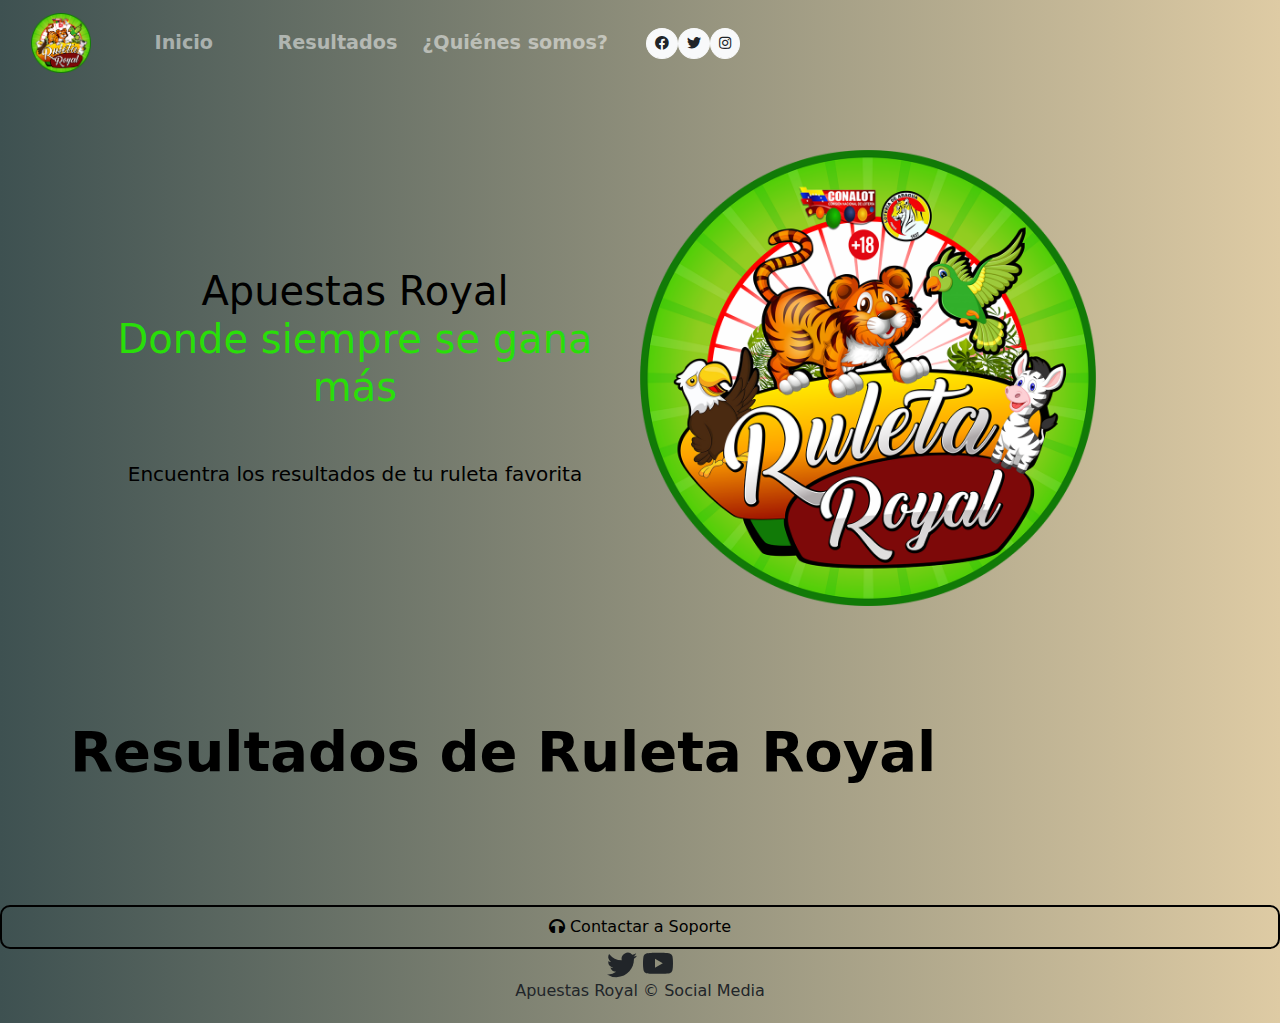
==== loteria/index.html @ c6028c00 "lotería v3" ====
<!DOCTYPE html>
<html lang="en">
<head>
    <meta charset="UTF-8">
    <meta name="viewport" content="width=device-width, initial-scale=1.0">
    <title>Loterias</title>
    <link rel="stylesheet" href="https://stackpath.bootstrapcdn.com/bootstrap/4.3.1/css/bootstrap.min.css" integrity="sha384-ggOyR0iXCbMQv3Xipma34MD+dH/1fQ784/j6cY/iJTQUOhcWr7x9JvoRxT2MZw1T" crossorigin="anonymous">
    <link href="https://cdn.jsdelivr.net/npm/bootstrap@5.3.1/dist/css/bootstrap.min.css" rel="stylesheet" integrity="sha384-4bw+/aepP/YC94hEpVNVgiZdgIC5+VKNBQNGCHeKRQN+PtmoHDEXuppvnDJzQIu9" crossorigin="anonymous">
    <link rel="stylesheet" href="./styles.css">
    <link rel="stylesheet" href="./style-buttons-lottery.css">
    <link rel="stylesheet" href="./style-cards.css">
    <!-- icons -->
    <link rel="stylesheet" href="https://cdnjs.cloudflare.com/ajax/libs/font-awesome/5.15.3/css/all.min.css">
</head>
<body class="gradient-custom">
  <header class="text-center automate-social-header">
    <!-- Navbar -->
    <nav class="navbar navbar-expand-lg navbar-dark gradient-custom">
        <!-- Container wrapper -->
        <div class="container-fluid">
            <!-- Toggle button -->
            <button class="navbar-toggler text-white" type="button" data-toggle="collapse" data-target="#navbarSupportedContent" aria-controls="navbarSupportedContent" aria-expanded="false" aria-label="Toggle navigation">
                <span class="navbar-toggler-icon"></span>
            </button>

            <!-- Collapsible wrapper -->
            <div class="collapse navbar-collapse" id="navbarSupportedContent">
                <!-- Navbar brand -->
                <a class="navbar-brand mt-2 mt-lg-0" >
                    <img src="./public/Ruleta Royal Logo.png" class="img-fluid main-shape floating" alt="icono-presonalizado">
                    <!--<h4 id="logoname" class="pt-1 mb-1">Apuestas Royal</h4>-->
                </a>
                <ul class="navbar-nav me-auto mb-2 mb-lg-0">
                    <li class="nav-item">
                        <a class="nav-link" href="#">Inicio</a>
                    </li>
                    <li class="nav-item">
                        <a class="nav-link" href="#tittle-resultados">Resultados</a>
                    </li>
                    <li class="nav-item">
                        <a class="nav-link" href="#">¿Quiénes somos?</a>
                    </li>
                </ul>
                <div class="st-nav-section st-nav-secondary nav-item">
                  <nav class="nav justify-content-center">
                    <a href="#" class="btn btn-circle btn-sm btn-light me-2" target="_blank">
                      <i class="fab fa-facebook font-regular"> 
                      </i>
                    </a> 
                    <a href="#" class="btn btn-circle btn-sm btn-light me-2" target="_blank">
                      <i class="fab fa-twitter font-regular">
                      </i>
                    </a>
                    <a
                      href="#" class="btn btn-circle btn-sm btn-light" target="_blank">
                      <i class="fab fa-instagram font-regular">
                      </i>
                    </a>
                  </nav>
                </div><!-- Mobile Navigation -->
            </div>
            <!-- Collapsible wrapper -->
        </div>
        <!-- Container wrapper -->
    </nav>
    <!--end Navbar -->
    <!--hero center-->
    <div class="overflow-hidden">
      <div class="shape-wrapper">
        <div class="shape shape-background shape-main gradient gradient-blue-purple"></div>
        <div class="shape shape-background shape-main shadow"></div>
        <div class="shape shape-background shape-top"></div>
        <div class="shape shape-background shape-right"></div>
      </div>
      <div class="container overflow-hidden">
          <div class="row gap-y">
              <div class="col-lg-6">
                  <h1 class="text-contrast extra-bold display-md-3 display-lg-2 font-lg mb-5">Apuestas Royal<span class="d-block light font-md" style="color:#29de09;">Donde siempre se gana más</span></h1>
                  <p class="text-contrast lead bold">Encuentra los resultados de tu ruleta favorita</p>
              </div>
              <div class="main-shape-wrapper"><!--Diseño para svg animado-->
                <div class="bubbles-wrapper">
                  <div data-aos="fade-up">
                    <figure><img src="./public/Ruleta Royal Logo.png" class="img-fluid main-shape floating" alt="Imagen"></figure>
                  </div>
                </div>
              </div><!--Diseño para svg animado-->
          </div>
      </div>
    </div>
  </div>
<!--end hero center-->
  </header>
  
  <!--<section class="bg-contrast edge top-left">
    <div class="container">
      <div class="row justify-content-center">
        <div class="main-shape-wrapper"><!--Diseño para svg animado
          <div data-aos="fade-up">
              <figure><img src="./public/kisspng-venezuela-map-computer-icons-clip-art-north-haverbrook-5b18ab1c99e7c0.1742049415283433246304.png" class="img-fluid main-shape floating" alt="Imagen"></figure>
          </div>
        </div>
      </div>
    </div>
  </section>-->

<!-- -----------------BOTONES DE DIFERENTES LOTERIAS----------------------------------------- -->
<!-- <div class="container h-50 ">
  <div class="d-flex ">
    <div class="col-md-6 col-lg-4 column">
      <div class="card gr-1">
        <div class="txt">
          <h1 class="tittle-card-type" >Ruleta Royal</h1>
        </div>
        <div class="ico-card ico-background">
      
      </div>
      </div>
    </div>
    
    <div class="col-md-6 col-lg-4 column">
      <div class="card gr-2">
        <div class="txt">
          <h1 class="tittle-card-type">Nombre Loteria</h1>
        </div>
        <div class="ico-card ico-background">
        
      </div>
      </div>
    </div>

    <div class="col-md-6 col-lg-4 column">
      <div class="card gr-3">
        <div class="txt">
          <h1 class="tittle-card-type">Nombre Loteria</h1>
        </div>
        <div class="ico-card ico-background">
        
      </div>
      </div>
    </div>
    
  </div>
</div> -->
  <!--contenedor de loteria!-->
  <section class="wrapper">
    <div class="container py-5 text-center justify-content-center">
      <div class="row">
        <h1 id="tittle-resultados" class="display-4 font-weight-bolder py-5">Resultados de Ruleta Royal</h1>
          <!--Funcion que cambie titulo dependiendo loteria-->  
      </div>
      <div id="resultados-container" class="row">
        <!--<div id="resultados-container">
          <!-aca se injecta las tarjetas -->
        </div-->
      </div>    
    </div> 
  </section>
 <!-- FORM CONTACT US  -->
    <!--<div class="form-row justify-content-center" id="Contactanos ">
      <form action="action_page.php">
    
        <label for="fname">First Name</label>
        <input type="text" id="fname" name="firstname" placeholder="Your name..">
    
        <label for="lname">Last Name</label>
        <input type="text" id="lname" name="lastname" placeholder="Your last name..">
    
        <label for="country">Country</label>
        <select id="country" name="country">
          <option value="australia">Australia</option>
          <option value="canada">Canada</option>
          <option value="usa">USA</option>
        </select>
    
        <label for="subject">Subject</label>
        <textarea id="subject" name="subject" placeholder="Write something.." style="height:200px"></textarea>
    
        <input type="submit" value="Submit">
    
      </form>
    </div>-->
   </div>
  <footer class="text-center py-1 pt-3 gradient-custom">
    <div>
      <ul class="navbar-nav ml-auto mb-2 mb-lg-0">
        <li  class="nav-item">
            <a class="nav-link" id="soporte" href="https://t.me/apuestasroyaloficial">
                <i class="fas fa-headphones"></i> Contactar a Soporte
            </a>
        </li>
      </ul>
      <!----  TWITTER ICON  --->
      
      <svg xmlns="http://www.w3.org/2000/svg" width="30" 
      height="30" fill="currentColor" class="bi bi-twitter"
      viewBox="0 0 16 16">

      <path d="M5.026 15c6.038 0 9.341-5.003 
      9.341-9.334 0-.14 0-.282-.006-.422A6.685 
      6.685 0 0 0 16 3.542a6.658 6.658 0 0 
      1-1.889.518 3.301 3.301 0 0 0 1.447-1.817
      6.533 6.533 0 0 1-2.087.793A3.286 3.286 0 
      0 0 7.875 6.03a9.325 9.325 0 0 1-6.767-3.429 
      3.289 3.289 0 0 0 1.018 4.382A3.323 3.323 
      0 0 1 .64 6.575v.045a3.288 3.288 0 0 0 
      2.632 3.218 3.203 3.203 0 0 1-.865.115 3.23 
      3.23 0 0 1-.614-.057 3.283 3.283 0 0 0 3.067 
      2.277A6.588 6.588 0 0 1 .78 13.58a6.32 6.32 
      0 0 1-.78-.045A9.344 9.344 0 0 0 5.026 15z" />
      </svg>
      <!---- YOUTUBE ICON  --->
      <svg xmlns="http://www.w3.org/2000/svg" width="30" 
      height="30" fill="currentColor" class="bi bi-youtube"
      viewBox="0 0 16 16">

      <path d="M8.051 1.999h.089c.822.003 4.987.033 
      6.11.335a2.01 2.01 0 0 1 1.415 1.42c.101.38.172
      .883.22 1.402l.01.104.022.26.008.104c.065.914.073
      1.77.074 1.957v.075c-.001.194-.01 1.108-.082 
      2.06l-.008.105-.009.104c-.05.572-.124 1.14-.235 
      1.558a2.007 2.007 0 0 1-1.415 1.42c-1.16.312
      -5.569.334-6.18.335h-.142c-.309 0-1.587-.006
      -2.927-.052l-.17-.006-.087-.004-.171-.007-.171
      -.007c-1.11-.049 -2.167-.128-2.654-.26a2.007 
      2.007 0 0 1-1.415-1.419c-.111-.417-.185-.986
      -.235-1.558L.09 9.82l-.008-.104A31.4 31.4 0 0 
      1 0 7.68v-.123c.002-.215.01-.958.064-1.778l
      .007-.103.003-.052.008-.104.022-.26.01-.104c
      .048-.519.119-1.023.22-1.402a2.007 2.007 0 0 
      1 1.415-1.42c.487-.13 1.544-.21 2.654-.26l.17
      -.007.172-.006.086-.003.171-.007A99.788 99.788 
      0 0 1 7.858 2h.193zM6.4 5.209v4.818l4.157
      -2.408L6.4 5.209z" />
      </svg>
    </div>
    <p>Apuestas Royal &copy; Social Media </p>
  </footer>

<script src="./scripts/resultados.js"></script>
<script src="https://code.jquery.com/jquery-3.3.1.slim.min.js" integrity="sha384-q8i/X+965DzO0rT7abK41JStQIAqVgRVzpbzo5smXKp4YfRvH+8abtTE1Pi6jizo" crossorigin="anonymous"></script>
<script src="https://cdnjs.cloudflare.com/ajax/libs/popper.js/1.14.7/umd/popper.min.js" integrity="sha384-UO2eT0CpHqdSJQ6hJty5KVphtPhzWj9WO1clHTMGa3JDZwrnQq4sF86dIHNDz0W1" crossorigin="anonymous"></script>
<script src="https://stackpath.bootstrapcdn.com/bootstrap/4.3.1/js/bootstrap.min.js" integrity="sha384-JjSmVgyd0p3pXB1rRibZUAYoIIy6OrQ6VrjIEaFf/nJGzIxFDsf4x0xIM+B07jRM" crossorigin="anonymous"></script>
</body>
</html>
---- loteria/styles.css ----
*{
  padding: 0;
  margin: 0;
  
  
  font-family: Inter, system-ui, Avenir, Helvetica, Arial, sans-serif ;
  } 
.content {
  flex-grow: 4; /* contenido ocupa el espacio restante */
  padding: 20px; 
  max-width: 1360px; 
  margin: 0 auto; 
}

.footer {
  background-color: #333;
  color: white;
  padding: 20px;
  text-align: center;
}

nav{
  background-color: #23293100 ;
  font-size:  1.2rem ;
  font-weight: 600 ;
  padding-top: 0.5rem;
  padding-bottom: 0.5rem;
  margin-bottom: 5%;
}
nav a{
  border-radius: 5px;
  border-color: #45a049;
  
}
.btn-circle{
  border-radius: 50%;
}


#logo{
  width: 3%;
  background-color:  none !important;
}

#resultados-lista, h1, li{
color: white;
}

.gradient-custom {

  background: #3E5151;  /* fallback for old browsers */
  background: -webkit-linear-gradient(to left, #DECBA4, #3E5151);  /* Chrome 10-25, Safari 5.1-6 */
  background: linear-gradient(to left, #DECBA4, #3E5151); /* W3C, IE 10+/ Edge, Firefox 16+, Chrome 26+, Opera 12+, Safari 7+ */
  

  

  /* background: #C6FFDD; 
  background: -webkit-linear-gradient(to left, #f7797d, #FBD786, #C6FFDD);  
  background: linear-gradient(to left, #f7797d, #FBD786, #C6FFDD); */
  






 /* background: #BBD2C5;  
background: -webkit-linear-gradient(to left, #536976, #BBD2C5);  /* Chrome 10-25, Safari 5.1-6 */
/* background: linear-gradient(to left, #536976, #BBD2C5); W3C, IE 10+/ Edge, Firefox 16+, Chrome 26+, Opera 12+, Safari 7+ */ 

}

#mainNavigation a {
  font-family: 'Cabin', sans-serif;
  font-size:14px;
  text-transform:uppercase;
  letter-spacing:2px;
  text-shadow:1px 1px 2px rgba(0,0,0,0.4)
}

#logoname:hover{
  color:black !important;
}
.nav-item a:hover {
  color:black !important;
}
.nav-item{
  min-width:12vw;
}
#mainNavigation {
  position:fixed;
  top:0;
  left:0;
  width:100%;
  z-index:123;
  padding-bottom:120px;
 
  background: #BBD2C5;  
  background: -webkit-linear-gradient(to left, #536976, #BBD2C5);  /* Chrome 10-25, Safari 5.1-6 */
  background: linear-gradient(to left, #536976, #BBD2C5); /* W3C, IE 10+/ Edge, Firefox 16+, Chrome 26+, Opera 12+, Safari 7+ */
filter: progid:DXImageTransform.Microsoft.gradient( startColorstr='#a6000000', endColorstr='#00000000',GradientType=0 ); /* IE6-9 */
}
#navbarNavDropdown.collapsing .navbar-nav,
#navbarNavDropdown.show .navbar-nav{
  background:#037582;
  padding:12px;
}

#tittle-resultados{
  color: black !important;
}

#soporte{
  color: black !important;
  border: 2px solid black;
  border-radius: 10px;
}
#soporte:hover{
  color: white !important;
  border: 2px solid white;
  border-radius: 10px;
}
.header{
  position: relative;
}
.col-lg-6{
  display: flex;
  flex-direction: column;
  justify-content: center;
}
.navigation.fixed-top + main .header{
  padding-top: 90px;
}
.main-shape-wrapper{
  position: sticky;
  top: 50%;
  right: 0;
  width: 40%;
}
.navbar-brand{
  width: 60px; 
  height: auto;
}
.bg-contrast{
  margin-top: 4%;
  
}























/* CARDSSSSSSSSSSSSSSSSSSSSSSSSSSSS *//* CARDSSSSSSSSSSSSSSSSSSSSSSSSSSSS *//* CARDSSSSSSSSSSSSSSSSSSSSSSSSSSSS *//* CARDSSSSSSSSSSSSSSSSSSSSSSSSSSSS */
/* Style inputs with type="text", select elements and textareas */


/* CARDSSSSSSSSSSSSSSSSSSSSSSSSSSSS *//* CARDSSSSSSSSSSSSSSSSSSSSSSSSSSSS *//* CARDSSSSSSSSSSSSSSSSSSSSSSSSSSSS *//* CARDSSSSSSSSSSSSSSSSSSSSSSSSSSSS */
---- loteria/style-buttons-lottery.css ----
@import url('https://fonts.googleapis.com/css?family=Oswald:300,400,500,700');

@import url('https://fonts.googleapis.com/css?family=Open+Sans:300,400,600,700,800');

.gr-1 {
    background: linear-gradient(170deg, #9268f5 0%, #757575 100%);
    position: relative;
  z-index: 1;
}

.gr-2 {
    background: linear-gradient(170deg, #B4EC51 0%, #214e0f 100%);
    position: relative;
  z-index: 1;
}

.gr-3 {
    background: linear-gradient(170deg, #C86DD7 0%, #3023AE 100%);
    position: relative;
  z-index: 1;
}


*{transition: .5s;}

.h-100{height: 100vh !important;}
.align-middle{
  position: relative;
  top:50%;
  transform:translateY(-50%);
}

.column{
  margin-top:3rem;
  padding-left:3rem;
  &:hover{
    padding-left:0;
    .card .txt{
      margin-left:1rem;
      h1, p{
        color:rgba(255,255,255,1);
        opacity:1;
      }
    }
    a{
      color:rgba(255,255,255,1);
      &:after{
      width: 10%;
      }
    }
  }
}
.card h1{
    color: white;
}
.card:hover h1 {
    color: white;
}
.card{
  min-height:50px;
  margin: 0;
  padding: .3rem 0rem;
  border: none;
  border-radius: 0;
  color:rgba(0,0,0,1);
  letter-spacing: .05rem;
  font-family: 'Oswald', sans-serif;
  box-shadow: 0 0 21px rgba(0,0,0,.27);
  .txt{
    margin-left:0rem;
    z-index: 1;
    h1{
      font-size:1rem;
      font-weight: 300;
      text-transform: uppercase;
    }
    &:after {
      content:"";
      display: inline-block;
      height: 0.5em;
      width: 0;
      margin-right: -100%;
      margin-left: 10px;
      border-top: 1px solid rgba(255,255,255,1);
      transition: .5s;
    }
  }
  .ico-card{
    position:absolute;
    top: 0;
    left:0;
    bottom:0;
    right: 0;
    width: 100%;
    height: 100%;
    overflow: hidden;
  }
  i{
    position: relative;
    right: -50%;
    top:60%;
    font-size: 12rem;
    line-height: 0;
    opacity: .2;
    color:rgba(255,255,255,1);
    z-index: 0;
   }
}
.ico-background {
    background-image: url('./public/logo2.png'); 
    background-size: cover; /* Ajusta el tamaño de la imagen de fondo según el contenedor */
    background-repeat: no-repeat; 
    width: 100%; 
    height: 100%;
    position: relative;
    right: -50%;
    top:60%;
    font-size: 12rem;
    line-height: 0;
    opacity: .2;
    color:rgba(255,255,255,1);
    z-index: 0;
  }
---- loteria/style-cards.css ----
body{
  
  background: #161616;
  }
  h1{
    color:#000000;
  }
  .lead{
    color:#000000;
  }
  

  
  /* //post card styles */
  .card{
    color: #000000 !important;
    border: none;
    transition: all 500ms cubic-bezier(0.19, 1, 0.22, 1);
    overflow:hidden;
    border-radius:20px;
    min-height:450px;
    box-shadow: 0 0 12px 0 rgba(0,0,0,0.2);
  
    @media (max-width: 768px) {
      min-height:350px;
    }
    
    @media (max-width: 420px) {
      min-height:300px;
    }
  
   &.card-has-bg{
    
   transition: all 500ms cubic-bezier(0.19, 1, 0.22, 1);
    background-size:120%;
    background-repeat:no-repeat;
    background-position: center center;
    &:before {
      content: '';
      position: absolute;
      top: 0;
      right: 0;
      bottom: 0;
      left: 0;
      background: inherit;
      -webkit-filter: grayscale(1);
    -moz-filter: grayscale(100%);
    -ms-filter: grayscale(100%);
    -o-filter: grayscale(100%);
    filter: grayscale(100%);}
  
    &:hover {
      
      transform: scale(0.98);
       box-shadow: 0 0 5px -2px rgba(0,0,0,0.3);
      background-size:130%;
       transition: all 500ms cubic-bezier(0.19, 1, 0.22, 1);
  
      .card-img-overlay {
        transition: all 800ms cubic-bezier(0.19, 1, 0.22, 1);
        background: rgb(255, 255, 255);
        background: linear-gradient(0deg, rgba(255, 240, 207, 0.5) 0%, rgba(251, 215, 134, 1) 100%);
       }
    }
  }
   .card-footer{
    
    background: none;
     border-top: none;
      .media{
       img{
         border:solid 3px rgba(255,255,255,0.3);
       }
     }
   }
    .card-title{font-weight:800;}
   .card-meta{
    color: #000000 !important;
    text-transform:uppercase;
     font-weight:500;
     letter-spacing:2px;}
   .card-body{ 
     transition: all 500ms cubic-bezier(0.19, 1, 0.22, 1);
   
  
    }
   &:hover {
     .card-body{
       margin-top:30px;
       transition: all 800ms cubic-bezier(0.19, 1, 0.22, 1);
     }
   cursor: pointer;
   transition: all 800ms cubic-bezier(0.19, 1, 0.22, 1);
  }
   .card-img-overlay {
    
    transition: all 800ms cubic-bezier(0.19, 1, 0.22, 1);
   background: rgb(255, 255, 255);
  background: linear-gradient(0deg, #ffffff61 0%, rgb(250, 236, 215) 100%);
  }
  }
  @media (max-width: 767px){
    
  }

  .dark-icon{
    color: #000 !important;
  }
  .no-decoration{
    text-decoration: none;
  }
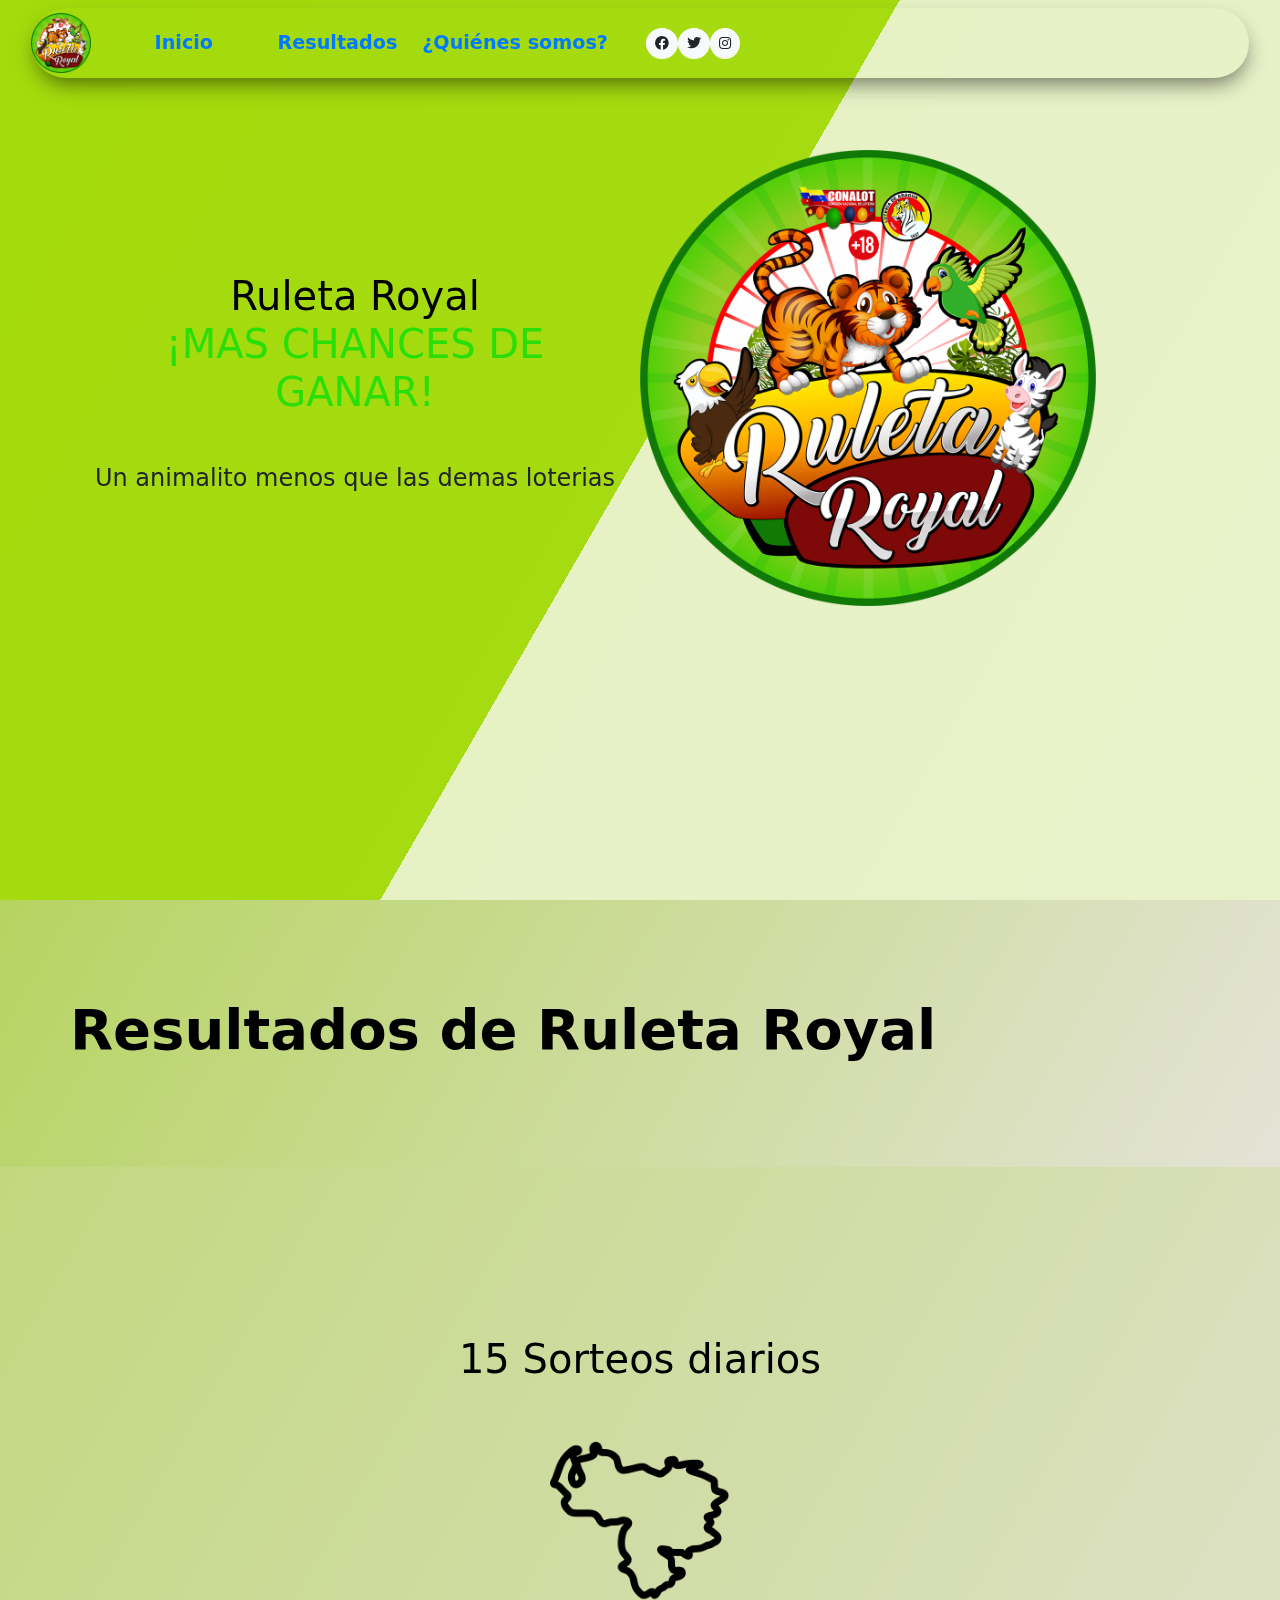
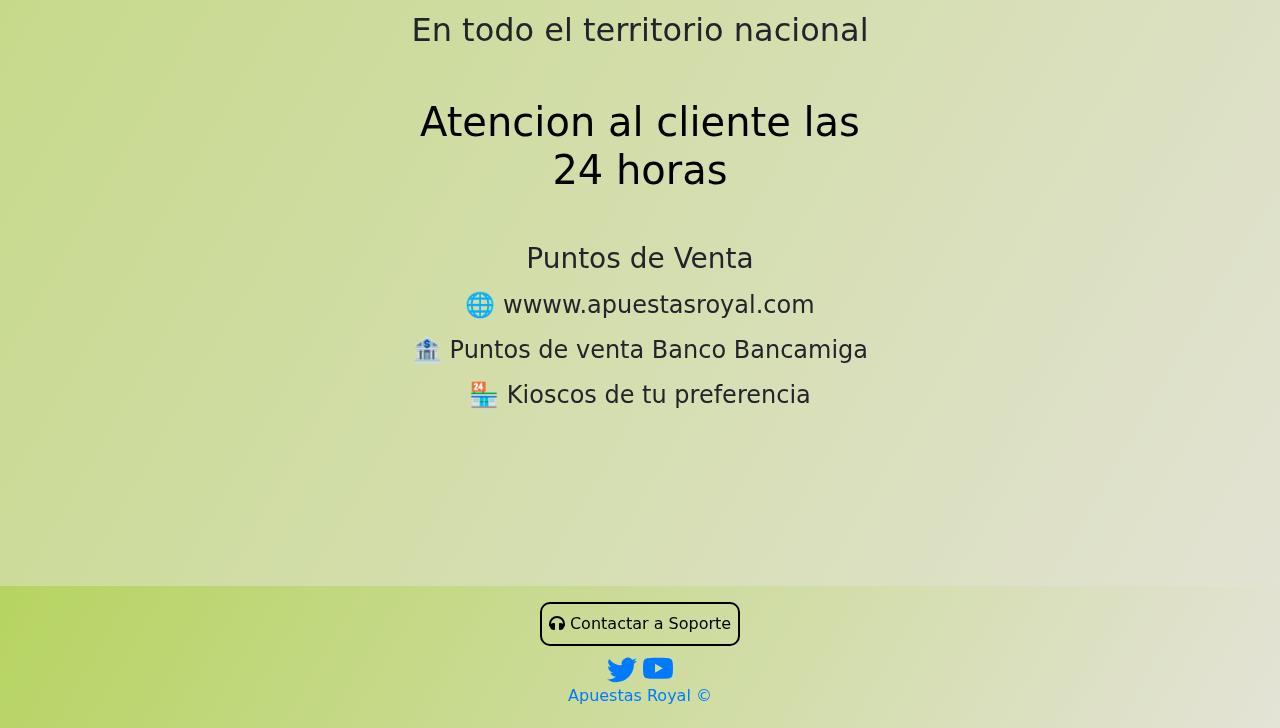
==== commit 18deb536: "Modern" ====
--- a/loteria/index.html
+++ b/loteria/index.html
@@ -14,12 +14,13 @@
 </head>
 <body class="gradient-custom">
   <header class="text-center automate-social-header">
+   
     <!-- Navbar -->
-    <nav class="navbar navbar-expand-lg navbar-dark gradient-custom">
+    <nav class="navbar navbar-expand-lg   ">
         <!-- Container wrapper -->
         <div class="container-fluid">
             <!-- Toggle button -->
-            <button class="navbar-toggler text-white" type="button" data-toggle="collapse" data-target="#navbarSupportedContent" aria-controls="navbarSupportedContent" aria-expanded="false" aria-label="Toggle navigation">
+            <button class="navbar-toggler" type="button" data-toggle="collapse" data-target="#navbarSupportedContent" aria-controls="navbarSupportedContent" aria-expanded="false" aria-label="Toggle navigation">
                 <span class="navbar-toggler-icon"></span>
             </button>
 
@@ -38,21 +39,21 @@
                         <a class="nav-link" href="#tittle-resultados">Resultados</a>
                     </li>
                     <li class="nav-item">
-                        <a class="nav-link" href="#">¿Quiénes somos?</a>
+                        <a class="nav-link" href="#quienes-somos-container">¿Quiénes somos?</a>
                     </li>
                 </ul>
                 <div class="st-nav-section st-nav-secondary nav-item">
                   <nav class="nav justify-content-center">
-                    <a href="#" class="btn btn-circle btn-sm btn-light me-2" target="_blank">
+                    <a href="https://www.facebook.com/profile.php?id=100085994047930" class="btn btn-circle btn-sm btn-light me-2" target="_blank">
                       <i class="fab fa-facebook font-regular"> 
                       </i>
                     </a> 
-                    <a href="#" class="btn btn-circle btn-sm btn-light me-2" target="_blank">
+                    <a href="https://twitter.com/apuestasroyall?utm_medium=social&utm_source=heylink.me" class="btn btn-circle btn-sm btn-light me-2" target="_blank">
                       <i class="fab fa-twitter font-regular">
                       </i>
                     </a>
                     <a
-                      href="#" class="btn btn-circle btn-sm btn-light" target="_blank">
+                      href="https://www.instagram.com/apuestas.royal/?utm_medium=social&utm_source=heylink.me" class="btn btn-circle btn-sm btn-light" target="_blank">
                       <i class="fab fa-instagram font-regular">
                       </i>
                     </a>
@@ -65,7 +66,10 @@
     </nav>
     <!--end Navbar -->
     <!--hero center-->
-    <div class="overflow-hidden">
+    
+      <div class="overflow-hidden bg"></div>
+      <div class="overflow-hidden bg bg2"></div>
+      <div class="overflow-hidden bg bg3"></div>
       <div class="shape-wrapper">
         <div class="shape shape-background shape-main gradient gradient-blue-purple"></div>
         <div class="shape shape-background shape-main shadow"></div>
@@ -75,8 +79,9 @@
       <div class="container overflow-hidden">
           <div class="row gap-y">
               <div class="col-lg-6">
-                  <h1 class="text-contrast extra-bold display-md-3 display-lg-2 font-lg mb-5">Apuestas Royal<span class="d-block light font-md" style="color:#29de09;">Donde siempre se gana más</span></h1>
-                  <p class="text-contrast lead bold">Encuentra los resultados de tu ruleta favorita</p>
+                  <h1  class="text-contrast extra-bold display-md-3 display-lg-2 font-lg mb-5  fw-bold text-body-emphasis">Ruleta Royal
+                    <span class="d-block light font-md" style="color:#29de09;">¡MAS CHANCES DE GANAR!</span></h1>
+                  <h4 class="text-contrast  ">Un animalito menos que las demas loterias</h4>
               </div>
               <div class="main-shape-wrapper"><!--Diseño para svg animado-->
                 <div class="bubbles-wrapper">
@@ -88,14 +93,14 @@
           </div>
       </div>
     </div>
-  </div>
+  
 <!--end hero center-->
   </header>
   
   <!--<section class="bg-contrast edge top-left">
     <div class="container">
       <div class="row justify-content-center">
-        <div class="main-shape-wrapper"><!--Diseño para svg animado
+        <div class="main-shape-wrapper">
           <div data-aos="fade-up">
               <figure><img src="./public/kisspng-venezuela-map-computer-icons-clip-art-north-haverbrook-5b18ab1c99e7c0.1742049415283433246304.png" class="img-fluid main-shape floating" alt="Imagen"></figure>
           </div>
@@ -143,7 +148,7 @@
   </div>
 </div> -->
   <!--contenedor de loteria!-->
-  <section class="wrapper">
+  <section class="wrapper gradient-custom">
     <div class="container py-5 text-center justify-content-center">
       <div class="row">
         <h1 id="tittle-resultados" class="display-4 font-weight-bolder py-5">Resultados de Ruleta Royal</h1>
@@ -156,6 +161,30 @@
       </div>    
     </div> 
   </section>
+
+  <section id="quienes-somos-container">
+    <div class="position-relative overflow-hidden p-3 p-md-5 m-md-3 text-center ">
+      <div class="col-md-6 p-lg-5 mx-auto my-5">
+        <h1 class="display-3 fw-bold"></h1>
+        <h1  class="text-contrast extra-bold display-md-3 display-lg-2 font-lg mb-5  fw-bold text-body-emphasis">15 Sorteos diarios</h1>
+        <img id="img-venezuela" src="./public/kisspng-venezuela-map-computer-icons-clip-art-north-haverbrook-5b18ab1c99e7c0.1742049415283433246304.png" 
+          class=" img-fluid  " alt="Imagen-venezuela">
+        <h2> En todo el territorio nacional </h2>
+        
+        <h1  class="text-contrast extra-bold display-md-3 display-lg-2 font-lg mt-5 mb-5 fw-bold text-body-emphasis">Atencion al cliente las 24 horas</h1>
+        <h3 class="text-contrast extra-bold display-md-3 display-lg-2 font-lg mt-5 mb-1 fw-bold text-body-emphasisl  mb-3">Puntos de Venta</h3> 
+        <h4 class="fw-normal  mb-3 text-contrast no">🌐 wwww.apuestasroyal.com</h4>
+        
+        <h4 class="fw-normal  mb-3 text-contrast">🏦 Puntos de venta Banco Bancamiga </h4>
+        <h4 class="fw-normal mb-3 text-contrast">🏪 Kioscos de tu preferencia</h4>
+        <div class="d-flex gap-3 justify-content-center lead fw-normal">
+         
+        </div>
+      </div>
+      <div class="product-device shadow-sm d-none d-md-block"></div>
+      <div class="product-device product-device-2 shadow-sm d-none d-md-block"></div>
+    </div>
+  </section>
  <!-- FORM CONTACT US  -->
     <!--<div class="form-row justify-content-center" id="Contactanos ">
       <form action="action_page.php">
@@ -183,7 +212,7 @@
    </div>
   <footer class="text-center py-1 pt-3 gradient-custom">
     <div>
-      <ul class="navbar-nav ml-auto mb-2 mb-lg-0">
+      <ul class="navbar-nav ml-auto mb-2  mb-1">
         <li  class="nav-item">
             <a class="nav-link" id="soporte" href="https://t.me/apuestasroyaloficial">
                 <i class="fas fa-headphones"></i> Contactar a Soporte
@@ -192,25 +221,28 @@
       </ul>
       <!----  TWITTER ICON  --->
       
-      <svg xmlns="http://www.w3.org/2000/svg" width="30" 
-      height="30" fill="currentColor" class="bi bi-twitter"
-      viewBox="0 0 16 16">
-
-      <path d="M5.026 15c6.038 0 9.341-5.003 
-      9.341-9.334 0-.14 0-.282-.006-.422A6.685 
-      6.685 0 0 0 16 3.542a6.658 6.658 0 0 
-      1-1.889.518 3.301 3.301 0 0 0 1.447-1.817
-      6.533 6.533 0 0 1-2.087.793A3.286 3.286 0 
-      0 0 7.875 6.03a9.325 9.325 0 0 1-6.767-3.429 
-      3.289 3.289 0 0 0 1.018 4.382A3.323 3.323 
-      0 0 1 .64 6.575v.045a3.288 3.288 0 0 0 
-      2.632 3.218 3.203 3.203 0 0 1-.865.115 3.23 
-      3.23 0 0 1-.614-.057 3.283 3.283 0 0 0 3.067 
-      2.277A6.588 6.588 0 0 1 .78 13.58a6.32 6.32 
-      0 0 1-.78-.045A9.344 9.344 0 0 0 5.026 15z" />
-      </svg>
+      <a href="https://twitter.com/apuestasroyall?utm_medium=social&utm_source=heylink.me">
+        <svg xmlns="http://www.w3.org/2000/svg" width="30" 
+        height="30" fill="currentColor" class="bi bi-twitter"
+        viewBox="0 0 16 16">
+  
+        <path d="M5.026 15c6.038 0 9.341-5.003 
+        9.341-9.334 0-.14 0-.282-.006-.422A6.685 
+        6.685 0 0 0 16 3.542a6.658 6.658 0 0 
+        1-1.889.518 3.301 3.301 0 0 0 1.447-1.817
+        6.533 6.533 0 0 1-2.087.793A3.286 3.286 0 
+        0 0 7.875 6.03a9.325 9.325 0 0 1-6.767-3.429 
+        3.289 3.289 0 0 0 1.018 4.382A3.323 3.323 
+        0 0 1 .64 6.575v.045a3.288 3.288 0 0 0 
+        2.632 3.218 3.203 3.203 0 0 1-.865.115 3.23 
+        3.23 0 0 1-.614-.057 3.283 3.283 0 0 0 3.067 
+        2.277A6.588 6.588 0 0 1 .78 13.58a6.32 6.32 
+        0 0 1-.78-.045A9.344 9.344 0 0 0 5.026 15z" />
+        </svg>
+      </a>
       <!---- YOUTUBE ICON  --->
-      <svg xmlns="http://www.w3.org/2000/svg" width="30" 
+      <a href="https://www.youtube.com/@apuestasroyal">
+        <svg xmlns="http://www.w3.org/2000/svg" width="30" 
       height="30" fill="currentColor" class="bi bi-youtube"
       viewBox="0 0 16 16">
 
@@ -233,8 +265,10 @@
       0 0 1 7.858 2h.193zM6.4 5.209v4.818l4.157
       -2.408L6.4 5.209z" />
       </svg>
-    </div>
-    <p>Apuestas Royal &copy; Social Media </p>
+      </a>
+    </div>
+    <a href=""><p>Apuestas Royal &copy; </p></a>
+    
   </footer>
 
 <script src="./scripts/resultados.js"></script>
--- a/loteria/styles.css
+++ b/loteria/styles.css
@@ -1,10 +1,12 @@
 *{
   padding: 0;
   margin: 0;
-  
-  
   font-family: Inter, system-ui, Avenir, Helvetica, Arial, sans-serif ;
   } 
+
+  header{
+    height: 100vh;
+  }
 .content {
   flex-grow: 4; /* contenido ocupa el espacio restante */
   padding: 20px; 
@@ -48,10 +50,11 @@
 
 .gradient-custom {
 
-  background: #3E5151;  /* fallback for old browsers */
-  background: -webkit-linear-gradient(to left, #DECBA4, #3E5151);  /* Chrome 10-25, Safari 5.1-6 */
-  background: linear-gradient(to left, #DECBA4, #3E5151); /* W3C, IE 10+/ Edge, Firefox 16+, Chrome 26+, Opera 12+, Safari 7+ */
-  
+  background-image: linear-gradient(120deg,#b6d461 0%, #E4E3D7 100%);
+   /* background: #3E5151;  
+  background: -webkit-linear-gradient(to left, #DECBA4, #3E5151); 
+  background: linear-gradient(to left, #DECBA4, #3E5151);  
+   */
 
   
 
@@ -62,14 +65,45 @@
 
 
 
-
-
+  
 
  /* background: #BBD2C5;  
 background: -webkit-linear-gradient(to left, #536976, #BBD2C5);  /* Chrome 10-25, Safari 5.1-6 */
 /* background: linear-gradient(to left, #536976, #BBD2C5); W3C, IE 10+/ Edge, Firefox 16+, Chrome 26+, Opera 12+, Safari 7+ */ 
 
 }
+
+
+.bg {
+  animation:slide 20s ease-in-out infinite alternate;
+  background-image:  linear-gradient(-60deg, #ECF5CE 50%, #a1dc00 50%);
+  bottom:0;
+  left:-50%;
+  opacity:.5;
+  position:fixed;
+  right:-50%;
+  top:0;
+  z-index:-1;
+}
+
+.bg2 {
+  animation-direction:alternate-reverse;
+  animation-duration:10s;
+}
+
+.bg3 {
+  animation-duration:5s;
+}
+
+@keyframes slide {
+  0% {
+    transform:translateX(-25%);
+  }
+  100% {
+    transform:translateX(25%);
+  }
+}
+
 
 #mainNavigation a {
   font-family: 'Cabin', sans-serif;
@@ -83,10 +117,11 @@
   color:black !important;
 }
 .nav-item a:hover {
-  color:black !important;
+  color:white !important;
 }
 .nav-item{
   min-width:12vw;
+  color:black !important
 }
 #mainNavigation {
   position:fixed;
@@ -112,6 +147,10 @@
 }
 
 #soporte{
+  max-width: 200px; 
+  margin: 0 auto; 
+  display: block; 
+  text-align: center; 
   color: black !important;
   border: 2px solid black;
   border-radius: 10px;
@@ -147,6 +186,19 @@
   
 }
 
+#img-venezuela{
+height: 20vh ;
+width: auto;
+}
+
+#navbarSupportedContent{
+color: black;
+box-shadow: 1px 10px 21px -5px rgba(0,0,0,0.53);
+-webkit-box-shadow: 1px 10px 21px -5px rgba(0,0,0,0.53);
+-moz-box-shadow: 1px 10px 21px -5px rgba(0,0,0,0.53);
+border-radius: 100px;
+}
+
 
 
 
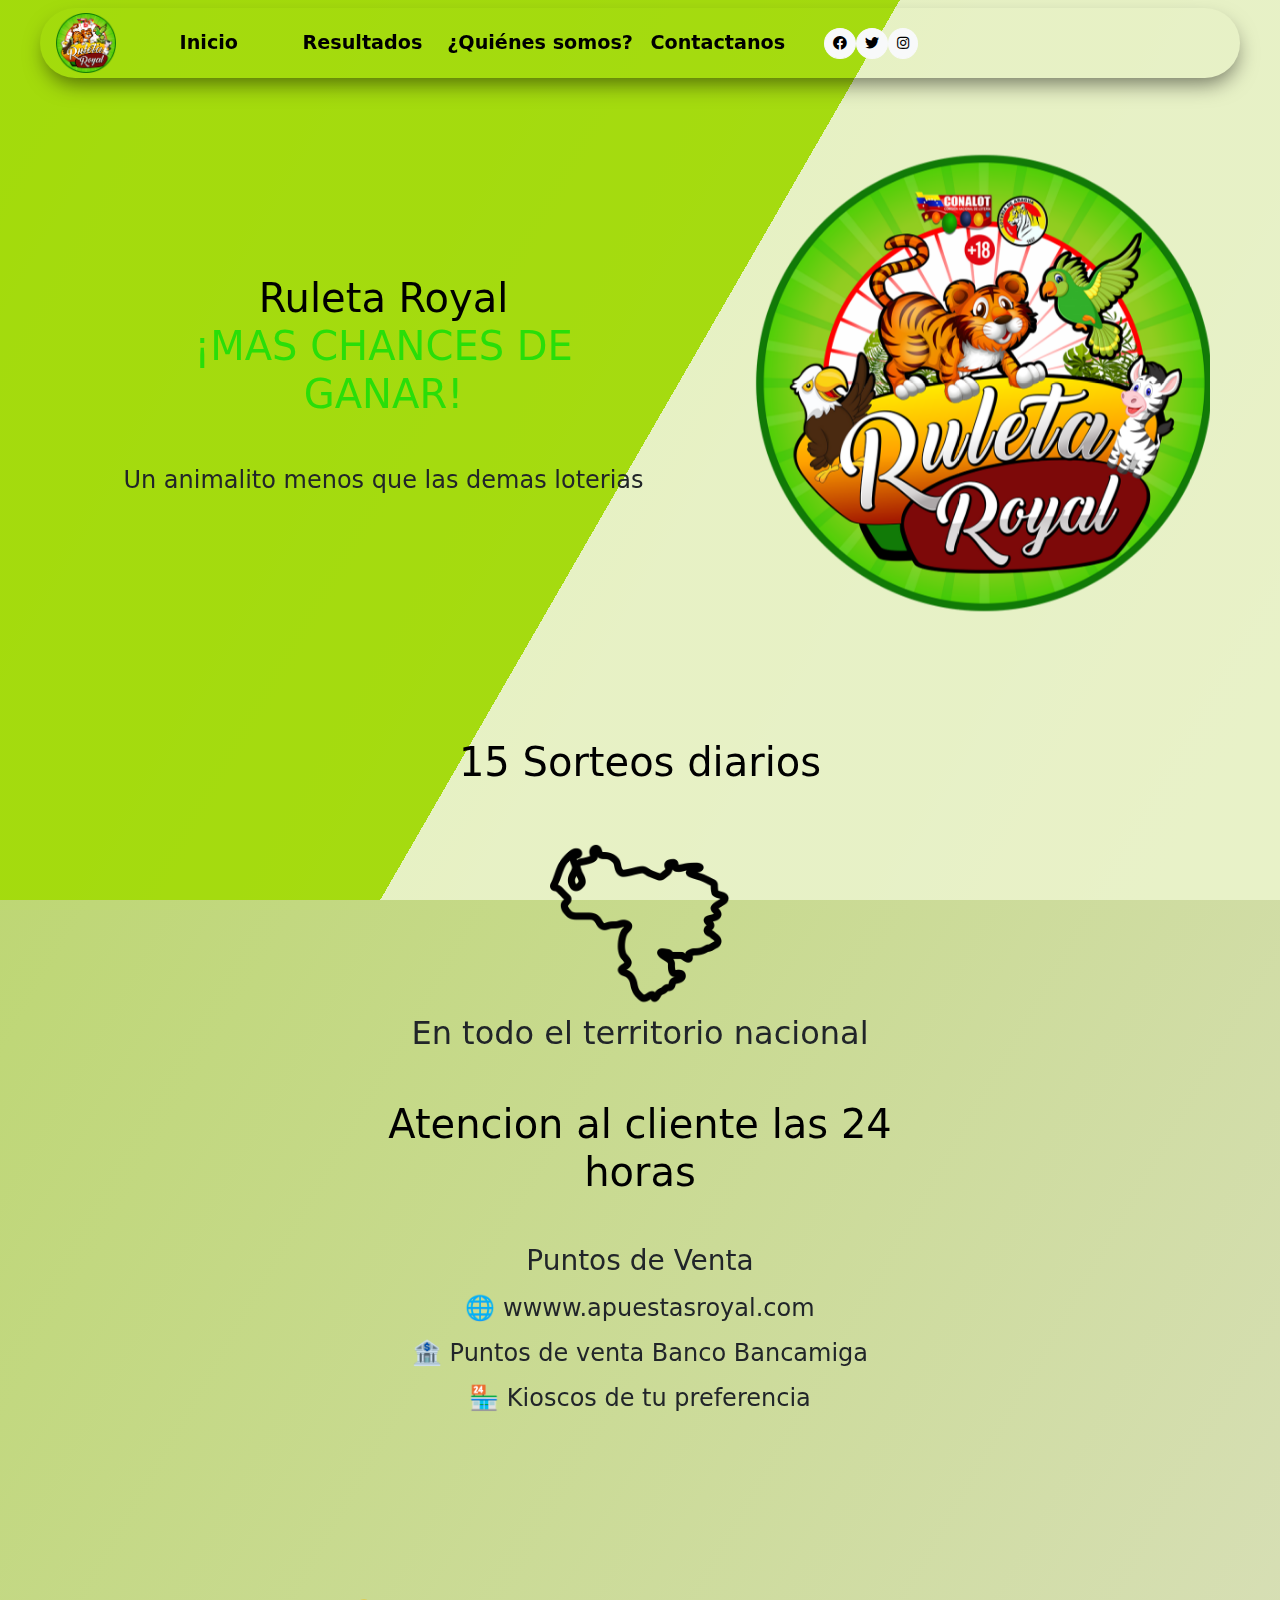
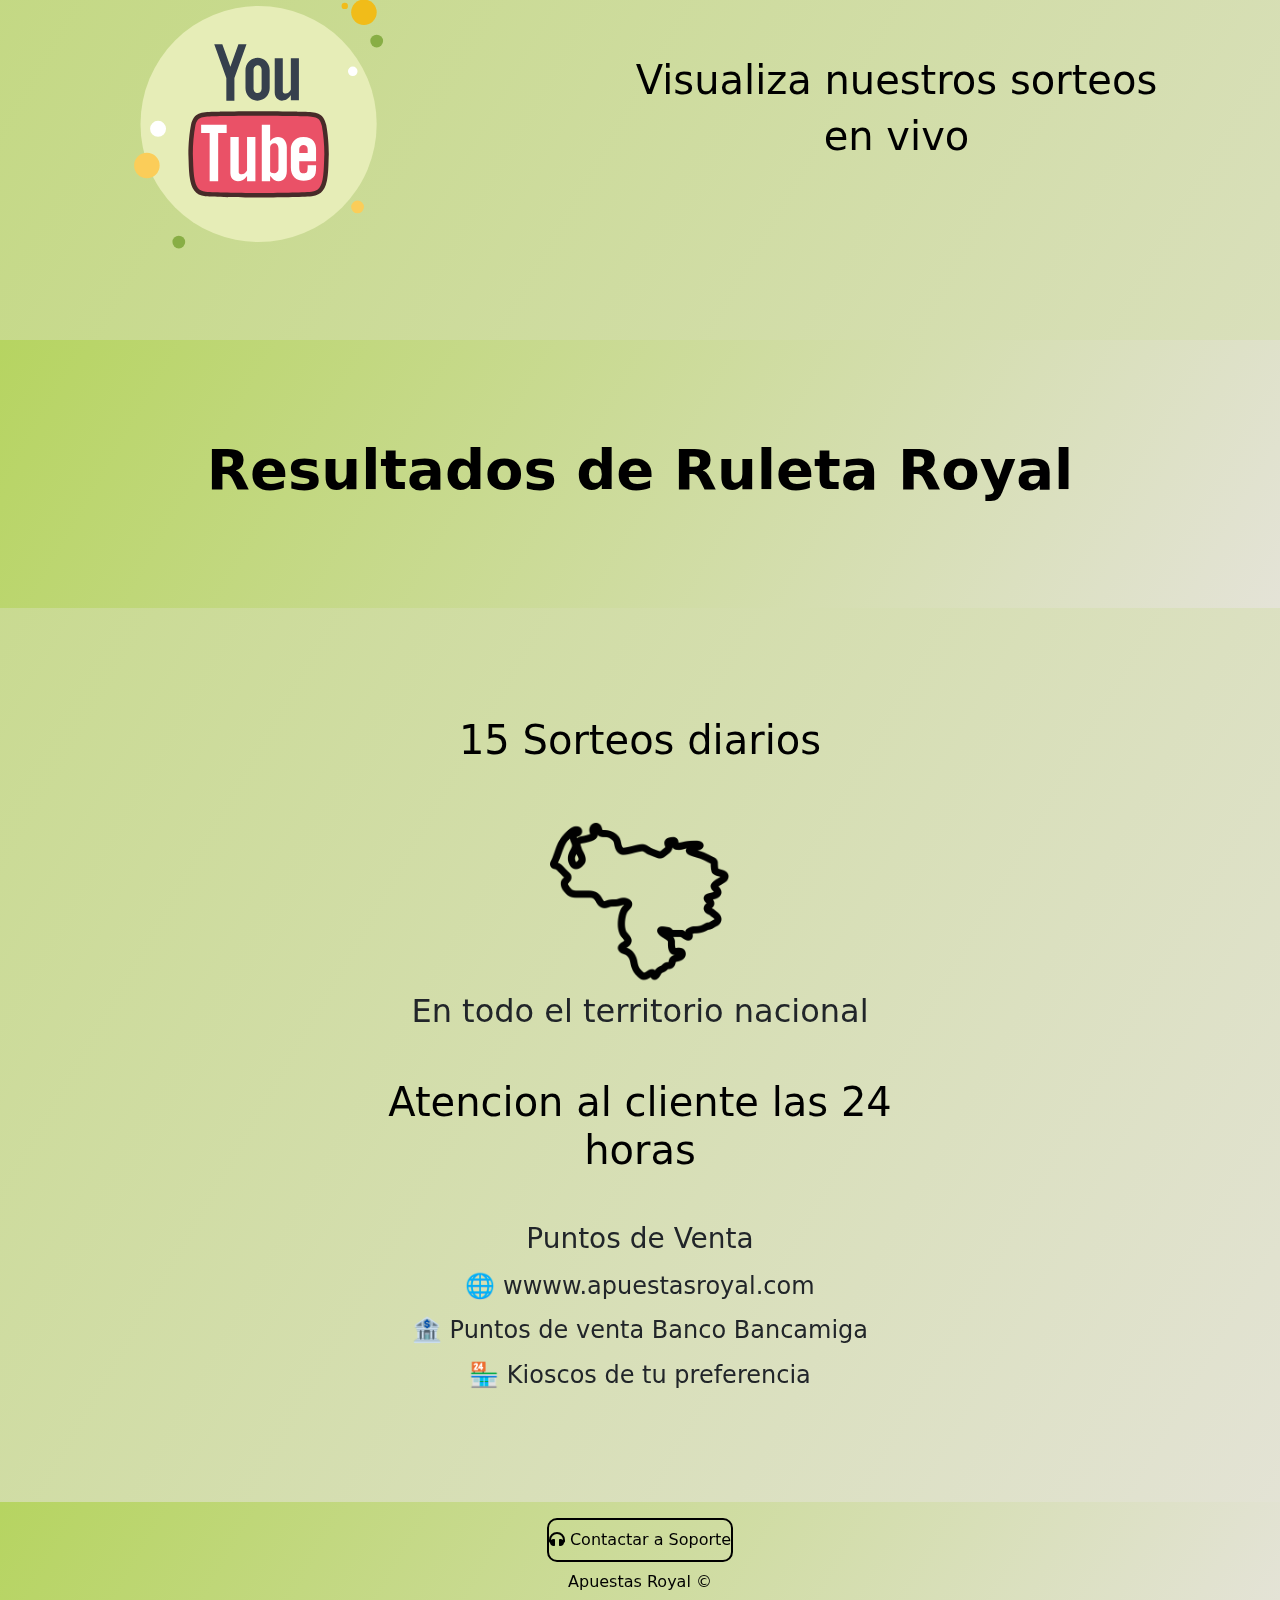
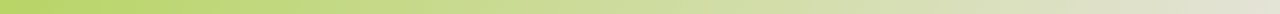
==== commit 0dc4563f: "LoadingCard" ====
--- a/loteria/index.html
+++ b/loteria/index.html
@@ -20,20 +20,20 @@
         <!-- Container wrapper -->
         <div class="container-fluid">
             <!-- Toggle button -->
-            <button class="navbar-toggler" type="button" data-toggle="collapse" data-target="#navbarSupportedContent" aria-controls="navbarSupportedContent" aria-expanded="false" aria-label="Toggle navigation">
+            <button id="menuBtn" class="navbar-toggler" type="button" data-toggle="collapse" data-target="#navbarSupportedContent" aria-controls="navbarSupportedContent" aria-expanded="false" aria-label="Toggle navigation">
                 <span class="navbar-toggler-icon"></span>
             </button>
 
             <!-- Collapsible wrapper -->
             <div class="collapse navbar-collapse" id="navbarSupportedContent">
                 <!-- Navbar brand -->
-                <a class="navbar-brand mt-2 mt-lg-0" >
-                    <img src="./public/Ruleta Royal Logo.png" class="img-fluid main-shape floating" alt="icono-presonalizado">
+                <a class="navbar-brand">
+                    <img src="./public/Ruleta Royal Logo.png" class="img-fluid main-shape " alt="icono-presonalizado">
                     <!--<h4 id="logoname" class="pt-1 mb-1">Apuestas Royal</h4>-->
                 </a>
                 <ul class="navbar-nav me-auto mb-2 mb-lg-0">
                     <li class="nav-item">
-                        <a class="nav-link" href="#">Inicio</a>
+                        <a class="nav-link" href="#content">Inicio</a>
                     </li>
                     <li class="nav-item">
                         <a class="nav-link" href="#tittle-resultados">Resultados</a>
@@ -41,6 +41,9 @@
                     <li class="nav-item">
                         <a class="nav-link" href="#quienes-somos-container">¿Quiénes somos?</a>
                     </li>
+                    <li class="nav-item">
+                      <a class="nav-link" href="#contacto">Contactanos</a>
+                  </li>
                 </ul>
                 <div class="st-nav-section st-nav-secondary nav-item">
                   <nav class="nav justify-content-center">
@@ -66,8 +69,8 @@
     </nav>
     <!--end Navbar -->
     <!--hero center-->
-    
-      <div class="overflow-hidden bg"></div>
+    <div class="">
+      <div class="overflow-hidden bg "></div>
       <div class="overflow-hidden bg bg2"></div>
       <div class="overflow-hidden bg bg3"></div>
       <div class="shape-wrapper">
@@ -76,16 +79,16 @@
         <div class="shape shape-background shape-top"></div>
         <div class="shape shape-background shape-right"></div>
       </div>
-      <div class="container overflow-hidden">
-          <div class="row gap-y">
+      <div class="container overflow-hidden"  id="content">
+          <div class="row">
               <div class="col-lg-6">
                   <h1  class="text-contrast extra-bold display-md-3 display-lg-2 font-lg mb-5  fw-bold text-body-emphasis">Ruleta Royal
-                    <span class="d-block light font-md" style="color:#29de09;">¡MAS CHANCES DE GANAR!</span></h1>
-                  <h4 class="text-contrast  ">Un animalito menos que las demas loterias</h4>
+                    <span class="d-block light font-md" style="color:#29de09;  ">¡MAS CHANCES DE GANAR!</span></h1>
+                  <h4 class="text-contrast ">Un animalito menos que las demas loterias</h4>
               </div>
               <div class="main-shape-wrapper"><!--Diseño para svg animado-->
                 <div class="bubbles-wrapper">
-                  <div data-aos="fade-up">
+                  <div data-aos="fade-up floating">
                     <figure><img src="./public/Ruleta Royal Logo.png" class="img-fluid main-shape floating" alt="Imagen"></figure>
                   </div>
                 </div>
@@ -93,21 +96,8 @@
           </div>
       </div>
     </div>
-  
-<!--end hero center-->
+  <!--end hero center-->
   </header>
-  
-  <!--<section class="bg-contrast edge top-left">
-    <div class="container">
-      <div class="row justify-content-center">
-        <div class="main-shape-wrapper">
-          <div data-aos="fade-up">
-              <figure><img src="./public/kisspng-venezuela-map-computer-icons-clip-art-north-haverbrook-5b18ab1c99e7c0.1742049415283433246304.png" class="img-fluid main-shape floating" alt="Imagen"></figure>
-          </div>
-        </div>
-      </div>
-    </div>
-  </section>-->
 
 <!-- -----------------BOTONES DE DIFERENTES LOTERIAS----------------------------------------- -->
 <!-- <div class="container h-50 ">
@@ -147,6 +137,135 @@
     
   </div>
 </div> -->
+
+  <section class="mt-1" id="quienes-somos-container">
+    <div class="position-relative overflow-hidden text-center">
+      <!--tenia puesto, elimine para ajustar en el css la version movil p-3 p-md-5 m-md-3-->
+      <div class="col-md-6 p-lg-5 mx-auto my-5">
+        <h1 class="display-3 fw-bold"></h1>
+        <h1  class="text-contrast extra-bold display-md-3 display-lg-2 font-lg mb-5  fw-bold text-body-emphasis">15 Sorteos diarios</h1>
+        <img id="img-venezuela" src="./public/kisspng-venezuela-map-computer-icons-clip-art-north-haverbrook-5b18ab1c99e7c0.1742049415283433246304.png" 
+          class=" img-fluid  " alt="Imagen-venezuela">
+        <h2> En todo el territorio nacional </h2>
+        
+        <h1  class="text-contrast extra-bold display-md-3 display-lg-2 font-lg mt-5 mb-5 fw-bold text-body-emphasis">Atencion al cliente las 24 horas</h1>
+        <h3 class="text-contrast extra-bold display-md-3 display-lg-2 font-lg mt-5 mb-1 fw-bold text-body-emphasisl  mb-3">Puntos de Venta</h3> 
+        <h4 class="fw-normal  mb-3 text-contrast no">🌐 wwww.apuestasroyal.com</h4>
+        
+        <h4 class="fw-normal  mb-3 text-contrast">🏦 Puntos de venta Banco Bancamiga </h4>
+        <h4 class="fw-normal mb-3 text-contrast">🏪 Kioscos de tu preferencia</h4>
+        <div class="d-flex gap-3 justify-content-center lead fw-normal">
+         
+        </div>
+      </div>
+      <div class="product-device shadow-sm d-none d-md-block"></div>
+      <div class="product-device product-device-2 shadow-sm d-none d-md-block"></div>
+    </div>
+  </section>
+  
+  <section id="nuestros sorteos">
+    <div class="container overflow-hidden">
+      <div class="row gap-y">
+        <div class="main-shape-wrapper"><!--Diseño para svg animado-->
+          <div class="bubbles-wrapper">
+            <div data-aos="fade-up">
+              
+              <figure>
+                <!-- <svg class="illustration" xmlns="http://www.w3.org/2000/svg" x="0px" y="0px" width="300" height="300" viewBox="0 0 50 50">
+                  <path d="M 44.898438 14.5 C 44.5 12.300781 42.601563 10.699219 40.398438 10.199219 C 37.101563 9.5 31 9 24.398438 9 C 17.800781 9 11.601563 9.5 8.300781 10.199219 C 6.101563 10.699219 4.199219 12.199219 3.800781 14.5 C 3.398438 17 3 20.5 3 25 C 3 29.5 3.398438 33 3.898438 35.5 C 4.300781 37.699219 6.199219 39.300781 8.398438 39.800781 C 11.898438 40.5 17.898438 41 24.5 41 C 31.101563 41 37.101563 40.5 40.601563 39.800781 C 42.800781 39.300781 44.699219 37.800781 45.101563 35.5 C 45.5 33 46 29.398438 46.101563 25 C 45.898438 20.5 45.398438 17 44.898438 14.5 Z M 19 32 L 19 18 L 31.199219 25 Z"></path>
+                  </svg> -->
+                  <a class="no-decoration text-center" href="https://www.youtube.com/@apuestasroyal/streams">
+                  <svg class="illustration" xmlns="http://www.w3.org/2000/svg" x="0px" y="0px" width="400" height="400" viewBox="0 0 100 100">
+                    <path fill="#f1bc19" d="M77 12A1 1 0 1 0 77 14A1 1 0 1 0 77 12Z"></path><path fill="#e6edb7" d="M50 13A37 37 0 1 0 50 87A37 37 0 1 0 50 13Z"></path><path fill="#f1bc19" d="M83 11A4 4 0 1 0 83 19A4 4 0 1 0 83 11Z"></path><path fill="#88ae45" d="M87 22A2 2 0 1 0 87 26A2 2 0 1 0 87 22Z"></path><path fill="#fbcd59" d="M81 74A2 2 0 1 0 81 78 2 2 0 1 0 81 74zM15 59A4 4 0 1 0 15 67 4 4 0 1 0 15 59z"></path><path fill="#88ae45" d="M25 85A2 2 0 1 0 25 89A2 2 0 1 0 25 85Z"></path><path fill="#fff" d="M18.5 49A2.5 2.5 0 1 0 18.5 54 2.5 2.5 0 1 0 18.5 49zM79.5 32A1.5 1.5 0 1 0 79.5 35 1.5 1.5 0 1 0 79.5 32z"></path><g><path fill="#ea5167" d="M50,72.3c-5.833-0.001-13.651-0.135-16.649-0.38c-3.994-0.34-4.394-4.195-4.58-10.504l-0.012-0.373 c-0.017-0.563-0.034-1.121-0.06-1.67c0.001-2.964,0.307-6.411,0.799-8.963c0.819-3.34,2.472-3.39,6.463-3.512 c0.601-0.018,1.232-0.037,1.886-0.072c0,0,0.37-0.005,0.721-0.012c1.562-0.034,5.213-0.114,11.294-0.114l0.281,0.001 c6.015,0,9.646,0.078,11.197,0.111c0,0,0.78,0.017,0.882,0.017c0.581,0.032,1.212,0.052,1.814,0.069 c3.992,0.122,5.645,0.172,6.478,3.574c0.481,2.507,0.785,5.952,0.785,8.96c-0.025,0.54-0.044,1.146-0.063,1.76l-0.007,0.222 c-0.186,6.31-0.586,10.165-4.583,10.504C63.658,72.165,55.839,72.299,50,72.3L50,72.3z"></path><path fill="#472b29" d="M49.86,47.4l0.284,0.001c6.046,0,9.666,0.078,11.212,0.112l0.057,0.001 c0.382,0.008,0.636,0.013,0.769,0.014c0.613,0.033,1.238,0.052,1.833,0.07c4.12,0.125,5.131,0.26,5.812,3.008 c0.476,2.487,0.771,5.849,0.773,8.794c-0.026,0.571-0.045,1.175-0.064,1.787l-0.006,0.207c-0.19,6.468-0.641,9.546-3.94,9.826 C63.628,71.465,55.831,71.599,50,71.6c-5.828-0.001-13.624-0.134-16.588-0.378c-3.301-0.28-3.751-3.358-3.942-9.829l-0.011-0.345 c-0.017-0.564-0.034-1.124-0.059-1.674c0.002-2.933,0.3-6.297,0.779-8.797c0.674-2.72,1.685-2.854,5.805-2.979 c0.599-0.018,1.226-0.038,1.878-0.072c0.115-0.002,0.412-0.006,0.724-0.013C39.988,47.483,43.713,47.4,49.86,47.4 M49.863,46 c-6.092,0-9.748,0.08-11.309,0.114c-0.379,0.008-0.737,0.013-0.743,0.013c-0.649,0.035-1.275,0.054-1.871,0.072 c-3.984,0.121-6.177,0.188-7.13,4.078C28.311,52.871,28,56.379,28,59.406c0.031,0.666,0.049,1.346,0.071,2.031 c0.163,5.535,0.317,10.763,5.223,11.18C36.294,72.864,44.14,72.999,49.999,73c5.86-0.001,13.705-0.136,16.706-0.384 c4.907-0.417,5.061-5.645,5.224-11.18c0.021-0.685,0.041-1.365,0.071-2.003c0-3.055-0.312-6.563-0.805-9.126 c-0.96-3.92-3.155-3.987-7.137-4.108c-0.596-0.018-1.221-0.037-1.835-0.071c-0.112,0-0.369-0.005-0.779-0.014 c-1.549-0.033-5.164-0.113-11.3-0.113C50.099,46.001,49.863,46,49.863,46L49.863,46z"></path></g><g><path fill="#fff" d="M49,67.947h-2.614v-1.737c-0.327,0.474-1.144,1.736-2.887,1.737c-0.87,0-2.341-0.632-2.341-2.526 V54.053h2.614v10.895c0,0.291,0.024,0.798,0.98,0.789c1.063-0.01,1.634-1.263,1.634-1.263V54.053H49V67.947z"></path></g><g><path fill="#fff" d="M40 52.789L37.333 52.789 37.333 67.947 34.667 67.947 34.667 52.789 32 52.789 32 50.263 40 50.263z"></path></g><g><path fill="#fff" d="M58.842,57.286c0-1.09-0.357-1.829-0.813-2.386c-0.452-0.557-1.119-0.848-1.967-0.848 c-0.425,0-0.848,0.114-1.272,0.322c-0.425,0.205-0.876,0.562-1.176,1.017v-5.128H51v17.684h2.614v-1.737 c0.505,0.57,1.24,1.751,2.614,1.737c1.961,0,2.614-1.737,2.614-3.158V57.286z M56.228,64.187c0,0.697-0.586,1.234-1.307,1.234 s-1.295-0.268-1.307-0.632v-7.503c0.012-0.635,0.586-1.263,1.307-1.263s1.307,0.555,1.307,1.819V64.187z"></path></g><g><path fill="#fff" d="M68,61.632v-3.936c0-1.261-0.658-3.643-3.947-3.643c-3.125,0-3.943,2.501-3.943,3.643v5.947 c0,1.292,0.366,2.29,1.063,3.021c0.704,0.731,1.679,1.084,2.93,1.084c1.366,0,2.408-0.326,3.076-1.029 C67.884,66.045,68,65.023,68,63.643v-0.748h-2.632v0.632c0,0.762-0.078,1.347-0.262,1.555c-0.182,0.232-0.52,0.335-1.054,0.34 c-0.483,0.005-0.85-0.124-1.032-0.414c-0.186-0.264-0.284-0.719-0.284-1.422v-1.953H68z M62.737,57.842 c0.012-0.678,0.589-1.263,1.316-1.263c0.726,0,1.316,0.486,1.316,1.263v1.263h-2.632V57.842z"></path></g><g><path fill="#36404d" d="M43.684 25L41.158 32.074 38.632 25 36.105 25 39.895 35.611 39.895 42.684 42.421 42.684 42.421 35.611 46.211 25z"></path></g><g><path fill="#36404d" d="M60.105,29.421v9.789c0,0-0.552,1.253-1.579,1.263c-0.925,0.009-0.947-0.499-0.947-0.789V29.421 h-2.526v10.737c0,1.895,1.421,2.526,2.262,2.526c1.685,0,2.475-1.263,2.79-1.737v1.579h2.526V29.421H60.105z"></path></g><g><path fill="#36404d" d="M49.684,42.684c-2.089,0-3.789-1.736-3.789-3.869v-5.684c0-2.132,1.7-3.869,3.789-3.869 c2.089,0,3.789,1.736,3.789,3.869v5.684C53.474,40.949,51.773,42.684,49.684,42.684z M49.684,31.632 c-0.697,0-1.263,0.625-1.263,1.395v5.895c0,0.769,0.566,1.395,1.263,1.395c0.697,0,1.263-0.625,1.263-1.395v-5.895 C50.947,32.257,50.381,31.632,49.684,31.632z"></path></g>
+                    </svg>
+                    </a>
+                <!-- <a href="https://www.youtube.com/@apuestasroyal/streams">
+                  <img src="./public/youtube.png" alt=""> -->
+                  <!-- <svg class="illustration" xmlns="http://www.w3.org/2000/svg" data-name="Layer 1" width="1008.92047" height="607.45001"
+                    viewBox="0 0 1008.92047 607.45001" xmlns:xlink="http://www.w3.org/1999/xlink">
+                    <path
+                      d="M1104.46,620.305a15.34,15.34,0,0,1-15.25958,15.42H417.8a15.34,15.34,0,0,1-15.26-15.41962V161.695a15.34,15.34,0,0,1,15.25957-15.42H1089.2a15.34,15.34,0,0,1,15.26,15.41959v.00043Z"
+                      transform="translate(-95.53976 -146.27499)" fill="#e6e6e6" />
+                    <path
+                      d="M1096.54,612.795a14.91,14.91,0,0,1-14.91,14.91H425.83a14.91,14.91,0,0,1-14.91-14.91V169.415a14.91,14.91,0,0,1,14.91-14.91h655.83a14.91,14.91,0,0,1,14.88,14.91Z"
+                      transform="translate(-95.53976 -146.27499)" fill="#fff" />
+                    <path id="b9c54412-061c-4155-b289-fb4c23e4a64e-196" data-name="c6fe725a-3b03-4a96-90af-cfbd2676500a"
+                      d="M350.43023,27.48h616.22a8.85,8.85,0,0,1,8.85,8.85V451.61a8.85,8.85,0,0,1-8.85,8.85h-616.22a8.85,8.85,0,0,1-8.85-8.85V36.33a8.85,8.85,0,0,1,8.85-8.85Z"
+                      fill="#e6e6e6" />
+                    <path
+                      d="M358.23023,37.44h599.95a8.85,8.85,0,0,1,8.85,8.85V439.41a8.85,8.85,0,0,1-8.85,8.85h-599.95a8.85,8.85,0,0,1-8.85-8.85V46.29A8.85,8.85,0,0,1,358.23023,37.44Z"
+                      fill="#fff" />
+                    <path
+                      d="M877.37572,456.8078a16.86941,16.86941,0,0,1-6.85316-1.46024,8.31363,8.31363,0,0,1-1.42861-.81184l-43.60186-30.69158h0a16.86934,16.86934,0,0,1-7.15892-13.79065V368.19654a16.86933,16.86933,0,0,1,7.1589-13.79066l43.60186-30.69158a8.31367,8.31367,0,0,1,1.42862-.81183A16.86929,16.86929,0,0,1,894.245,338.31679V439.93323a16.8693,16.8693,0,0,1-16.8693,16.8693Z"
+                      transform="translate(-95.53976 -146.27499)" fill="#3f3d56" />
+                    <path
+                      d="M779.7948,465.03685H658.187c-24.81022-.02033-44.91651-16.0578-44.942-35.84726V349.06042c.0255-19.78946,20.13179-35.82692,44.942-35.84726H780.112c24.63351.02325,44.59564,15.94572,44.62477,35.59423v80.3822C824.71131,448.97905,804.605,465.01652,779.7948,465.03685Z"
+                      transform="translate(-95.53976 -146.27499)" fill="#3f3d56" />
+                    <circle cx="900.87945" cy="386.81368" r="36.16732" fill="#e6e6e6" />
+                    <path
+                      d="M1015.20446,532.44038l-28.82923-16.64457a.7486.7486,0,0,0-1.12289.6483v33.28913a.74859.74859,0,0,0,1.12289.6483l28.82923-16.64456a.74859.74859,0,0,0,0-1.2966l-28.82923-16.64457a.7486.7486,0,0,0-1.12289.6483v33.28913a.74859.74859,0,0,0,1.12289.6483l28.82923-16.64456A.74859.74859,0,0,0,1015.20446,532.44038Z"
+                      transform="translate(-95.53976 -146.27499)" fill="#fff" />
+                    <path
+                      d="M949.46,675.305a15.34,15.34,0,0,1-15.25958,15.42H262.8a15.34,15.34,0,0,1-15.26-15.41962V216.695a15.34,15.34,0,0,1,15.25957-15.42H934.2a15.34,15.34,0,0,1,15.26,15.41959v.00043Z"
+                      transform="translate(-95.53976 -146.27499)" fill="#e6e6e6" />
+                    <path
+                      d="M941.54,667.795a14.91,14.91,0,0,1-14.91,14.91H270.83a14.91,14.91,0,0,1-14.91-14.91V224.415a14.91,14.91,0,0,1,14.91-14.91H926.66a14.91,14.91,0,0,1,14.88,14.91Z"
+                      transform="translate(-95.53976 -146.27499)" fill="#fff" />
+                    <path id="a7242049-80b4-49e1-bd08-67354734c824-197" data-name="c6fe725a-3b03-4a96-90af-cfbd2676500a"
+                      d="M195.43022,82.48h616.22a8.85,8.85,0,0,1,8.85,8.85V506.61a8.85,8.85,0,0,1-8.85,8.85h-616.22a8.85,8.85,0,0,1-8.85-8.85V91.33a8.85,8.85,0,0,1,8.85-8.85Z"
+                      fill="#e6e6e6" />
+                    <path
+                      d="M203.23023,92.44h599.95a8.85,8.85,0,0,1,8.85,8.85V494.41a8.85,8.85,0,0,1-8.85,8.85h-599.95a8.85,8.85,0,0,1-8.85-8.85V101.29A8.85,8.85,0,0,1,203.23023,92.44Z"
+                      fill="#fff" />
+                    <path
+                      d="M722.37572,511.8078a16.86941,16.86941,0,0,1-6.85316-1.46024,8.31363,8.31363,0,0,1-1.42861-.81184l-43.60186-30.69158h0a16.86934,16.86934,0,0,1-7.15892-13.79065V423.19654a16.86933,16.86933,0,0,1,7.1589-13.79066l43.60186-30.69158a8.31367,8.31367,0,0,1,1.42862-.81183A16.86929,16.86929,0,0,1,739.245,393.31679V494.93323a16.8693,16.8693,0,0,1-16.8693,16.8693Z"
+                      transform="translate(-95.53976 -146.27499)" fill="#3f3d56" />
+                    <path
+                      d="M624.7948,520.03685H503.187c-24.81022-.02033-44.91651-16.0578-44.942-35.84726V404.06042c.0255-19.78946,20.13179-35.82692,44.942-35.84726H625.112c24.63351.02325,44.59564,15.94572,44.62477,35.59423v80.3822C669.71131,503.97905,649.605,520.01652,624.7948,520.03685Z"
+                      transform="translate(-95.53976 -146.27499)" fill="#3f3d56" />
+                    <circle cx="745.87945" cy="441.81368" r="36.16732" fill="#e6e6e6" />
+                    <path
+                      d="M860.20446,587.44038l-28.82923-16.64457a.7486.7486,0,0,0-1.12289.6483v33.28913a.74859.74859,0,0,0,1.12289.6483L860.20446,588.737a.74859.74859,0,0,0,0-1.2966l-28.82923-16.64457a.7486.7486,0,0,0-1.12289.6483v33.28913a.74859.74859,0,0,0,1.12289.6483L860.20446,588.737A.74859.74859,0,0,0,860.20446,587.44038Z"
+                      transform="translate(-95.53976 -146.27499)" fill="#fff" />
+                    <path
+                      d="M797.46,738.305a15.34,15.34,0,0,1-15.25958,15.42H110.8a15.34,15.34,0,0,1-15.26-15.41962V279.695a15.34,15.34,0,0,1,15.25957-15.42H782.2a15.34,15.34,0,0,1,15.26,15.41959v.00043Z"
+                      transform="translate(-95.53976 -146.27499)" fill="#e6e6e6" />
+                    <path
+                      d="M789.54,730.795a14.91,14.91,0,0,1-14.91,14.91H118.83a14.91,14.91,0,0,1-14.91-14.91V287.415a14.91,14.91,0,0,1,14.91-14.91H774.66a14.91,14.91,0,0,1,14.88,14.91Z"
+                      transform="translate(-95.53976 -146.27499)" fill="#fff" />
+                    <path id="b7a050eb-0cb2-44a8-b642-35d340850eff-198" data-name="c6fe725a-3b03-4a96-90af-cfbd2676500a"
+                      d="M43.43022,145.48h616.22a8.85,8.85,0,0,1,8.85,8.85V569.61a8.85,8.85,0,0,1-8.85,8.85h-616.22a8.85,8.85,0,0,1-8.85-8.85V154.33a8.85,8.85,0,0,1,8.85-8.85Z"
+                      fill="#e6e6e6" />
+                    <path
+                      d="M51.23023,155.44h599.95a8.85,8.85,0,0,1,8.85,8.85V557.41a8.85,8.85,0,0,1-8.85,8.85h-599.95a8.85,8.85,0,0,1-8.85-8.85V164.29A8.85,8.85,0,0,1,51.23023,155.44Z"
+                      fill="#fff" />
+                    <path
+                      d="M570.37572,574.8078a16.86941,16.86941,0,0,1-6.85316-1.46024,8.31363,8.31363,0,0,1-1.42861-.81184l-43.60186-30.69158h0a16.86934,16.86934,0,0,1-7.15892-13.79065V486.19654a16.86933,16.86933,0,0,1,7.1589-13.79066l43.60186-30.69158a8.31367,8.31367,0,0,1,1.42862-.81183A16.86929,16.86929,0,0,1,587.245,456.31679V557.93323a16.8693,16.8693,0,0,1-16.8693,16.8693Z"
+                      transform="translate(-95.53976 -146.27499)" fill="#f70710" />
+                    <path
+                      d="M472.7948,583.03685H351.187c-24.81022-.02033-44.91651-16.0578-44.942-35.84726V467.06042c.0255-19.78946,20.13179-35.82692,44.942-35.84726H473.112c24.63351.02325,44.59564,15.94572,44.62477,35.59423v80.3822C517.71131,566.97905,497.605,583.01652,472.7948,583.03685Z"
+                      transform="translate(-95.53976 -146.27499)" fill="#f70710" />
+                    <circle cx="593.87945" cy="504.81368" r="36.16732" fill="#3f3d56" />
+                    <path
+                      d="M708.20446,650.44038l-28.82923-16.64457a.7486.7486,0,0,0-1.12289.6483v33.28913a.74859.74859,0,0,0,1.12289.6483L708.20446,651.737a.74859.74859,0,0,0,0-1.2966l-28.82923-16.64457a.7486.7486,0,0,0-1.12289.6483v33.28913a.74859.74859,0,0,0,1.12289.6483L708.20446,651.737A.74859.74859,0,0,0,708.20446,650.44038Z"
+                      transform="translate(-95.53976 -146.27499)" fill="#fff" />
+                  </svg> -->
+                </a>
+              </figure>
+            </div>
+          </div>
+        </div>
+        <div class="col-lg-6">
+          
+          <a class="no-decoration text-center" href="https://www.youtube.com/@apuestasroyal/streams">
+            <h1 class="text-contrast extra-bold display-md-3 display-lg-2 font-lg  fw-bold text-body-emphasis">Visualiza nuestros sorteos</h1>
+            <h1 class="text-contrast extra-bold display-md-3 display-lg-2 font-lg mb-5 fw-bold text-body-emphasis ">en vivo</h1>
+          </a>
+          <!-- <h1 class="text-contrast extra-bold display-md-3 display-lg-2 font-lg mb-5 fw-bold text-body-emphasis">en vivo</h1>  -->
+        </div>
+      </div>
+    </div>
+  </section>
   <!--contenedor de loteria!-->
   <section class="wrapper gradient-custom">
     <div class="container py-5 text-center justify-content-center">
@@ -162,8 +281,46 @@
     </div> 
   </section>
 
-  <section id="quienes-somos-container">
-    <div class="position-relative overflow-hidden p-3 p-md-5 m-md-3 text-center ">
+  <section id="Reglas">
+
+  </section>
+
+  
+ <!-- FORM CONTACT US  -->
+    <!--<div class="form-row justify-content-center" id="Contactanos ">
+      <form action="action_page.php">
+    
+        <label for="fname">First Name</label>
+        <input type="text" id="fname" name="firstname" placeholder="Your name..">
+    
+        <label for="lname">Last Name</label>
+        <input type="text" id="lname" name="lastname" placeholder="Your last name..">
+    
+        <label for="country">Country</label>
+        <select id="country" name="country">
+          <option value="australia">Australia</option>
+          <option value="canada">Canada</option>
+          <option value="usa">USA</option>
+        </select>
+    
+        <label for="subject">Subject</label>
+        <textarea id="subject" name="subject" placeholder="Write something.." style="height:200px"></textarea>
+    
+        <input type="submit" value="Submit">
+    
+      </form>
+    </div>-->
+   </div>
+
+
+
+
+
+
+
+   <section class="mt-1" id="permisos">
+    <div class="position-relative overflow-hidden text-center">
+      <!--tenia puesto, elimine para ajustar en el css la version movil p-3 p-md-5 m-md-3-->
       <div class="col-md-6 p-lg-5 mx-auto my-5">
         <h1 class="display-3 fw-bold"></h1>
         <h1  class="text-contrast extra-bold display-md-3 display-lg-2 font-lg mb-5  fw-bold text-body-emphasis">15 Sorteos diarios</h1>
@@ -185,91 +342,29 @@
       <div class="product-device product-device-2 shadow-sm d-none d-md-block"></div>
     </div>
   </section>
- <!-- FORM CONTACT US  -->
-    <!--<div class="form-row justify-content-center" id="Contactanos ">
-      <form action="action_page.php">
-    
-        <label for="fname">First Name</label>
-        <input type="text" id="fname" name="firstname" placeholder="Your name..">
-    
-        <label for="lname">Last Name</label>
-        <input type="text" id="lname" name="lastname" placeholder="Your last name..">
-    
-        <label for="country">Country</label>
-        <select id="country" name="country">
-          <option value="australia">Australia</option>
-          <option value="canada">Canada</option>
-          <option value="usa">USA</option>
-        </select>
-    
-        <label for="subject">Subject</label>
-        <textarea id="subject" name="subject" placeholder="Write something.." style="height:200px"></textarea>
-    
-        <input type="submit" value="Submit">
-    
-      </form>
-    </div>-->
-   </div>
+
+
+
+
+
+
+   
   <footer class="text-center py-1 pt-3 gradient-custom">
-    <div>
-      <ul class="navbar-nav ml-auto mb-2  mb-1">
-        <li  class="nav-item">
-            <a class="nav-link" id="soporte" href="https://t.me/apuestasroyaloficial">
-                <i class="fas fa-headphones"></i> Contactar a Soporte
-            </a>
+    <div id="contacto mt-1">
+      <ul class="navbar-nav ml-auto mb-2 mb-1 d-flex justify-content-center align-items-center">
+        <li class="nav-item ">
+          <a class="nav-link " id="soporte" href="https://t.me/apuestasroyaloficial">
+            <i class="fas fa-headphones"></i> Contactar a Soporte
+          </a>
         </li>
       </ul>
-      <!----  TWITTER ICON  --->
-      
-      <a href="https://twitter.com/apuestasroyall?utm_medium=social&utm_source=heylink.me">
-        <svg xmlns="http://www.w3.org/2000/svg" width="30" 
-        height="30" fill="currentColor" class="bi bi-twitter"
-        viewBox="0 0 16 16">
+    </div>
+    <a class="no-decoration" href="https://apuestasroyal.com/"><p>Apuestas Royal &copy; </p></a>
+  </footer>
+
   
-        <path d="M5.026 15c6.038 0 9.341-5.003 
-        9.341-9.334 0-.14 0-.282-.006-.422A6.685 
-        6.685 0 0 0 16 3.542a6.658 6.658 0 0 
-        1-1.889.518 3.301 3.301 0 0 0 1.447-1.817
-        6.533 6.533 0 0 1-2.087.793A3.286 3.286 0 
-        0 0 7.875 6.03a9.325 9.325 0 0 1-6.767-3.429 
-        3.289 3.289 0 0 0 1.018 4.382A3.323 3.323 
-        0 0 1 .64 6.575v.045a3.288 3.288 0 0 0 
-        2.632 3.218 3.203 3.203 0 0 1-.865.115 3.23 
-        3.23 0 0 1-.614-.057 3.283 3.283 0 0 0 3.067 
-        2.277A6.588 6.588 0 0 1 .78 13.58a6.32 6.32 
-        0 0 1-.78-.045A9.344 9.344 0 0 0 5.026 15z" />
-        </svg>
-      </a>
-      <!---- YOUTUBE ICON  --->
-      <a href="https://www.youtube.com/@apuestasroyal">
-        <svg xmlns="http://www.w3.org/2000/svg" width="30" 
-      height="30" fill="currentColor" class="bi bi-youtube"
-      viewBox="0 0 16 16">
-
-      <path d="M8.051 1.999h.089c.822.003 4.987.033 
-      6.11.335a2.01 2.01 0 0 1 1.415 1.42c.101.38.172
-      .883.22 1.402l.01.104.022.26.008.104c.065.914.073
-      1.77.074 1.957v.075c-.001.194-.01 1.108-.082 
-      2.06l-.008.105-.009.104c-.05.572-.124 1.14-.235 
-      1.558a2.007 2.007 0 0 1-1.415 1.42c-1.16.312
-      -5.569.334-6.18.335h-.142c-.309 0-1.587-.006
-      -2.927-.052l-.17-.006-.087-.004-.171-.007-.171
-      -.007c-1.11-.049 -2.167-.128-2.654-.26a2.007 
-      2.007 0 0 1-1.415-1.419c-.111-.417-.185-.986
-      -.235-1.558L.09 9.82l-.008-.104A31.4 31.4 0 0 
-      1 0 7.68v-.123c.002-.215.01-.958.064-1.778l
-      .007-.103.003-.052.008-.104.022-.26.01-.104c
-      .048-.519.119-1.023.22-1.402a2.007 2.007 0 0 
-      1 1.415-1.42c.487-.13 1.544-.21 2.654-.26l.17
-      -.007.172-.006.086-.003.171-.007A99.788 99.788 
-      0 0 1 7.858 2h.193zM6.4 5.209v4.818l4.157
-      -2.408L6.4 5.209z" />
-      </svg>
-      </a>
-    </div>
-    <a href=""><p>Apuestas Royal &copy; </p></a>
-    
-  </footer>
+
+
 
 <script src="./scripts/resultados.js"></script>
 <script src="https://code.jquery.com/jquery-3.3.1.slim.min.js" integrity="sha384-q8i/X+965DzO0rT7abK41JStQIAqVgRVzpbzo5smXKp4YfRvH+8abtTE1Pi6jizo" crossorigin="anonymous"></script>
--- a/loteria/styles.css
+++ b/loteria/styles.css
@@ -2,11 +2,17 @@
   padding: 0;
   margin: 0;
   font-family: Inter, system-ui, Avenir, Helvetica, Arial, sans-serif ;
-  } 
-
-  header{
-    height: 100vh;
-  }
+} 
+
+header{
+  height: 70vh;
+  @media (max-width: 990px) {
+    margin-bottom: 15vh;
+  }
+}
+body{
+  z-index: 0;
+}
 .content {
   flex-grow: 4; /* contenido ocupa el espacio restante */
   padding: 20px; 
@@ -29,19 +35,26 @@
   padding-bottom: 0.5rem;
   margin-bottom: 5%;
 }
+
 nav a{
   border-radius: 5px;
   border-color: #45a049;
   
 }
+
 .btn-circle{
   border-radius: 50%;
 }
-
 
 #logo{
   width: 3%;
   background-color:  none !important;
+}
+
+.row{
+  display: flex;
+  flex-wrap: wrap;
+  justify-content: space-around;
 }
 
 #resultados-lista, h1, li{
@@ -56,23 +69,16 @@
   background: linear-gradient(to left, #DECBA4, #3E5151);  
    */
 
-  
-
   /* background: #C6FFDD; 
   background: -webkit-linear-gradient(to left, #f7797d, #FBD786, #C6FFDD);  
   background: linear-gradient(to left, #f7797d, #FBD786, #C6FFDD); */
-  
-
-
-
-  
+
 
  /* background: #BBD2C5;  
 background: -webkit-linear-gradient(to left, #536976, #BBD2C5);  /* Chrome 10-25, Safari 5.1-6 */
 /* background: linear-gradient(to left, #536976, #BBD2C5); W3C, IE 10+/ Edge, Firefox 16+, Chrome 26+, Opera 12+, Safari 7+ */ 
 
 }
-
 
 .bg {
   animation:slide 20s ease-in-out infinite alternate;
@@ -104,7 +110,6 @@
   }
 }
 
-
 #mainNavigation a {
   font-family: 'Cabin', sans-serif;
   font-size:14px;
@@ -116,19 +121,22 @@
 #logoname:hover{
   color:black !important;
 }
+
 .nav-item a:hover {
   color:white !important;
 }
+
 .nav-item{
   min-width:12vw;
   color:black !important
 }
+
 #mainNavigation {
-  position:fixed;
+  position: fixed;
   top:0;
   left:0;
   width:100%;
-  z-index:123;
+  z-index: index 2;
   padding-bottom:120px;
  
   background: #BBD2C5;  
@@ -155,35 +163,50 @@
   border: 2px solid black;
   border-radius: 10px;
 }
+
 #soporte:hover{
-  color: white !important;
+  color: rgb(255, 255, 255) !important;
   border: 2px solid white;
   border-radius: 10px;
 }
+
 .header{
   position: relative;
-}
+  @media (max-width: 990px) {
+    margin-bottom: 20vh;
+  }
+}
+
 .col-lg-6{
   display: flex;
   flex-direction: column;
   justify-content: center;
-}
+  align-items: center;
+  @media (max-width: 990px) {
+    margin-bottom: 5vh;
+  }
+}
+
 .navigation.fixed-top + main .header{
   padding-top: 90px;
 }
+
 .main-shape-wrapper{
   position: sticky;
-  top: 50%;
   right: 0;
   width: 40%;
-}
+  @media (max-width: 990px) {
+    width: 70%;
+  }
+}
+
 .navbar-brand{
   width: 60px; 
   height: auto;
 }
+
 .bg-contrast{
   margin-top: 4%;
-  
 }
 
 #img-venezuela{
@@ -191,20 +214,93 @@
 width: auto;
 }
 
+.content {
+  z-index: 0;
+}
 #navbarSupportedContent{
-color: black;
-box-shadow: 1px 10px 21px -5px rgba(0,0,0,0.53);
--webkit-box-shadow: 1px 10px 21px -5px rgba(0,0,0,0.53);
--moz-box-shadow: 1px 10px 21px -5px rgba(0,0,0,0.53);
-border-radius: 100px;
-}
-
-
-
-
-
-
-
+  color: rgb(0, 0, 0);
+  box-shadow: 1px 10px 21px -5px rgba(0,0,0,0.53);
+  -webkit-box-shadow: 1px 10px 21px -5px rgba(0,0,0,0.53);
+  -moz-box-shadow: 1px 10px 21px -5px rgba(0,0,0,0.53);
+  border-radius: 100px;
+  margin-right: 1vh;
+  margin-left: 1vh;
+  @media (max-width: 990px) {
+    position: fixed;
+    z-index: 12;
+    background-color: aliceblue;
+    top: 5%;
+    width: 97%;
+    height: auto;
+    transition: opacity 0.5s ease-in-out;
+    padding-top: 10px;
+    padding-bottom: 10px;
+    
+    /*
+    border-radius: 0px;
+    transition: 0.5s;
+    padding-top: 40%;
+    */
+  }
+}
+.navbar-brand{
+  margin-left: 16px;
+}
+.navbar-toggler{
+  margin-left: 1vh;
+}
+.illustration{
+  display: block;
+  width: 70%;
+  @media (max-width: 990px) {
+    width: 100%;
+  }
+}
+
+
+
+
+
+.floating { 
+  animation-name: floating;
+  animation-duration: 3s;
+  animation-iteration-count: infinite;
+  animation-timing-function: ease-in-out;
+  margin-left: 30px;
+  margin-top: 5px;
+}
+
+@keyframes floating {
+  0% { transform: translate(0,  0px); }
+  50%  { transform: translate(0, 15px); }
+  100%   { transform: translate(0, -0px); }   
+}
+
+
+
+a {
+  position: relative;
+  color: #000000 !important;
+}
+
+nav a::before {
+    content: '';
+    position: absolute;
+    width: 30%;
+    height: 3px;
+    border-radius: 1px;
+    background-color: #ffffff;
+    bottom: 0;
+    left: 35%;
+    transform-origin: right;
+    transform: scaleX(0);
+    transition: transform .3s ease-in-out;
+  }
+
+nav a:hover::before {
+  transform-origin: left;
+  transform: scaleX(1);
+}
 
 
 
--- a/loteria/style-cards.css
+++ b/loteria/style-cards.css
@@ -9,8 +9,6 @@
     color:#000000;
   }
   
-
-  
   /* //post card styles */
   .card{
     color: #000000 !important;
@@ -18,7 +16,7 @@
     transition: all 500ms cubic-bezier(0.19, 1, 0.22, 1);
     overflow:hidden;
     border-radius:20px;
-    min-height:450px;
+    min-height:350px;
     box-shadow: 0 0 12px 0 rgba(0,0,0,0.2);
   
     @media (max-width: 768px) {
@@ -108,4 +106,33 @@
   }
   .no-decoration{
     text-decoration: none;
+  }
+
+  .lds-circle {
+    display: inline-block;
+    transform: translateZ(1px);
+  }
+  .lds-circle {
+    display: inline-block;
+    width: 64px;
+    height: 64px;
+    margin: 8px;
+    border-radius: 50%;
+    background: #fed;
+    animation: lds-circle 2.4s cubic-bezier(0, 0.2, 0.8, 1) infinite;
+  }
+  @keyframes lds-circle {
+    0%, 100% {
+      animation-timing-function: cubic-bezier(0.5, 0, 1, 0.5);
+    }
+    0% {
+      transform: rotateY(0deg);
+    }
+    50% {
+      transform: rotateY(1800deg);
+      animation-timing-function: cubic-bezier(0, 0.5, 0.5, 1);
+    }
+    100% {
+      transform: rotateY(3600deg);
+    }
   }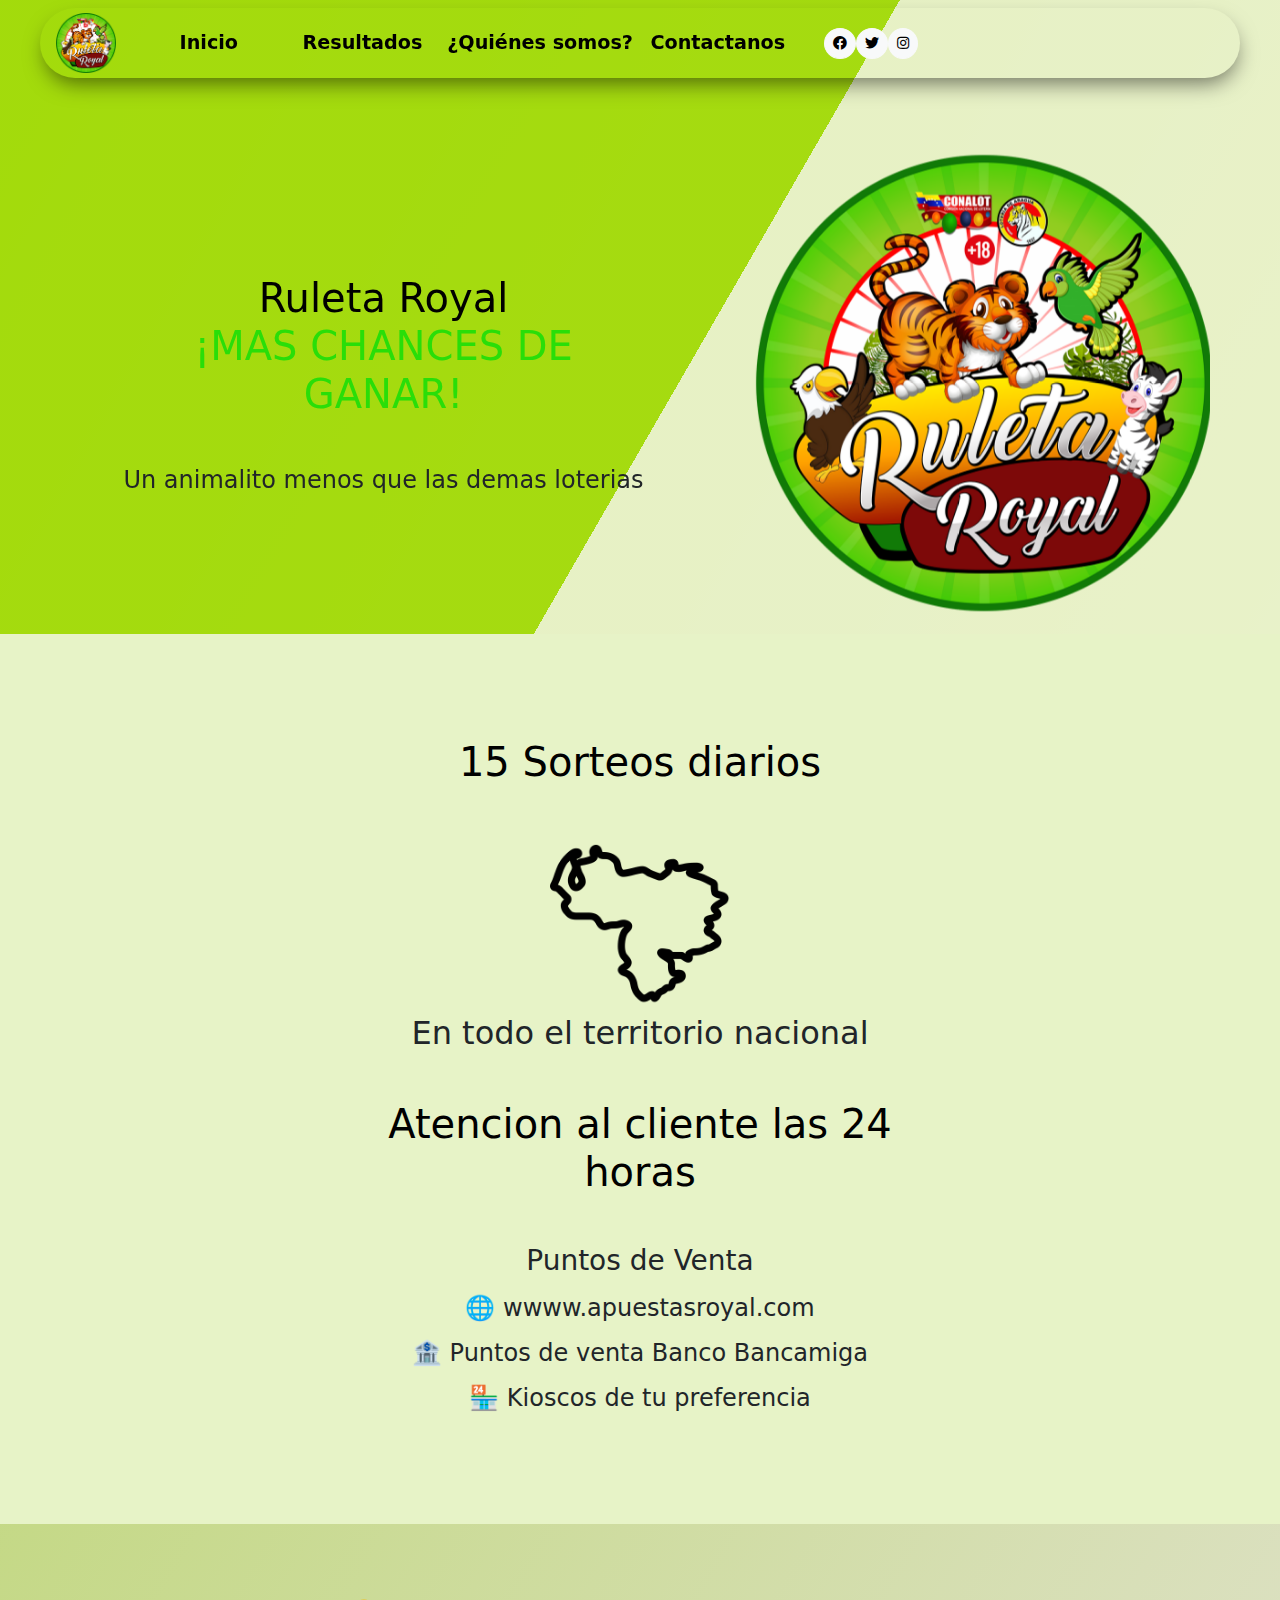
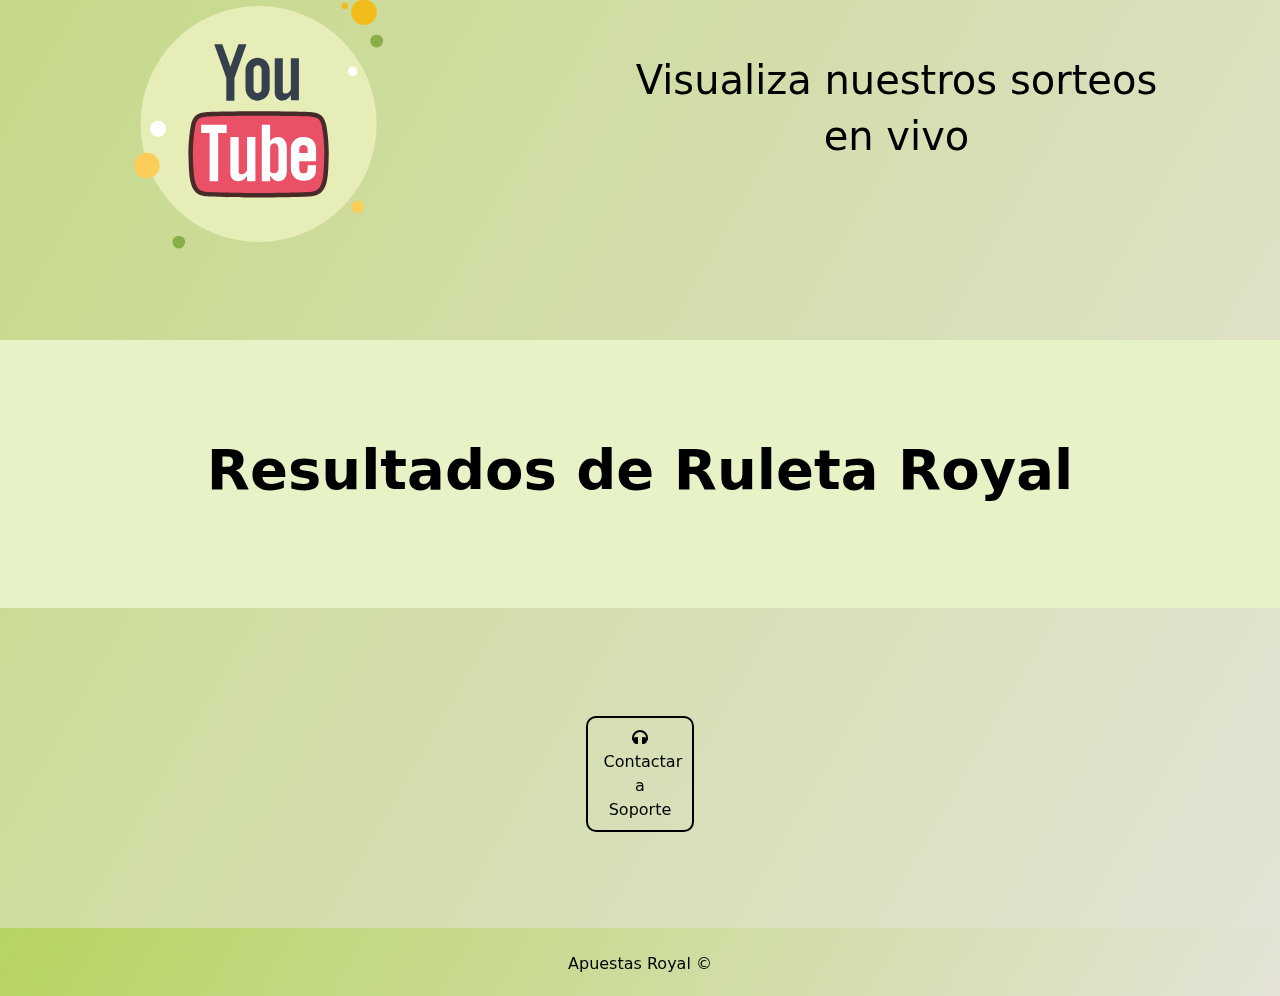
==== commit 24cdfea8: "Completa-falta-detalles" ====
--- a/loteria/index.html
+++ b/loteria/index.html
@@ -99,46 +99,10 @@
   <!--end hero center-->
   </header>
 
-<!-- -----------------BOTONES DE DIFERENTES LOTERIAS----------------------------------------- -->
-<!-- <div class="container h-50 ">
-  <div class="d-flex ">
-    <div class="col-md-6 col-lg-4 column">
-      <div class="card gr-1">
-        <div class="txt">
-          <h1 class="tittle-card-type" >Ruleta Royal</h1>
-        </div>
-        <div class="ico-card ico-background">
-      
-      </div>
-      </div>
-    </div>
-    
-    <div class="col-md-6 col-lg-4 column">
-      <div class="card gr-2">
-        <div class="txt">
-          <h1 class="tittle-card-type">Nombre Loteria</h1>
-        </div>
-        <div class="ico-card ico-background">
-        
-      </div>
-      </div>
-    </div>
-
-    <div class="col-md-6 col-lg-4 column">
-      <div class="card gr-3">
-        <div class="txt">
-          <h1 class="tittle-card-type">Nombre Loteria</h1>
-        </div>
-        <div class="ico-card ico-background">
-        
-      </div>
-      </div>
-    </div>
-    
-  </div>
-</div> -->
-
-  <section class="mt-1" id="quienes-somos-container">
+
+  <!-- <hr class="shine"> -->
+  <section class="mt-1 bg-resultados" id="quienes-somos-container">
+    
     <div class="position-relative overflow-hidden text-center">
       <!--tenia puesto, elimine para ajustar en el css la version movil p-3 p-md-5 m-md-3-->
       <div class="col-md-6 p-lg-5 mx-auto my-5">
@@ -163,93 +127,26 @@
     </div>
   </section>
   
-  <section id="nuestros sorteos">
+
+
+  <!-- <hr class="shine"> -->
+
+
+
+
+  <section id="nuestros-sorteos">
     <div class="container overflow-hidden">
       <div class="row gap-y">
-        <div class="main-shape-wrapper"><!--Diseño para svg animado-->
+        <div class="main-shape-wrapper">
           <div class="bubbles-wrapper">
             <div data-aos="fade-up">
               
-              <figure>
-                <!-- <svg class="illustration" xmlns="http://www.w3.org/2000/svg" x="0px" y="0px" width="300" height="300" viewBox="0 0 50 50">
-                  <path d="M 44.898438 14.5 C 44.5 12.300781 42.601563 10.699219 40.398438 10.199219 C 37.101563 9.5 31 9 24.398438 9 C 17.800781 9 11.601563 9.5 8.300781 10.199219 C 6.101563 10.699219 4.199219 12.199219 3.800781 14.5 C 3.398438 17 3 20.5 3 25 C 3 29.5 3.398438 33 3.898438 35.5 C 4.300781 37.699219 6.199219 39.300781 8.398438 39.800781 C 11.898438 40.5 17.898438 41 24.5 41 C 31.101563 41 37.101563 40.5 40.601563 39.800781 C 42.800781 39.300781 44.699219 37.800781 45.101563 35.5 C 45.5 33 46 29.398438 46.101563 25 C 45.898438 20.5 45.398438 17 44.898438 14.5 Z M 19 32 L 19 18 L 31.199219 25 Z"></path>
-                  </svg> -->
+              <figure>              
                   <a class="no-decoration text-center" href="https://www.youtube.com/@apuestasroyal/streams">
                   <svg class="illustration" xmlns="http://www.w3.org/2000/svg" x="0px" y="0px" width="400" height="400" viewBox="0 0 100 100">
                     <path fill="#f1bc19" d="M77 12A1 1 0 1 0 77 14A1 1 0 1 0 77 12Z"></path><path fill="#e6edb7" d="M50 13A37 37 0 1 0 50 87A37 37 0 1 0 50 13Z"></path><path fill="#f1bc19" d="M83 11A4 4 0 1 0 83 19A4 4 0 1 0 83 11Z"></path><path fill="#88ae45" d="M87 22A2 2 0 1 0 87 26A2 2 0 1 0 87 22Z"></path><path fill="#fbcd59" d="M81 74A2 2 0 1 0 81 78 2 2 0 1 0 81 74zM15 59A4 4 0 1 0 15 67 4 4 0 1 0 15 59z"></path><path fill="#88ae45" d="M25 85A2 2 0 1 0 25 89A2 2 0 1 0 25 85Z"></path><path fill="#fff" d="M18.5 49A2.5 2.5 0 1 0 18.5 54 2.5 2.5 0 1 0 18.5 49zM79.5 32A1.5 1.5 0 1 0 79.5 35 1.5 1.5 0 1 0 79.5 32z"></path><g><path fill="#ea5167" d="M50,72.3c-5.833-0.001-13.651-0.135-16.649-0.38c-3.994-0.34-4.394-4.195-4.58-10.504l-0.012-0.373 c-0.017-0.563-0.034-1.121-0.06-1.67c0.001-2.964,0.307-6.411,0.799-8.963c0.819-3.34,2.472-3.39,6.463-3.512 c0.601-0.018,1.232-0.037,1.886-0.072c0,0,0.37-0.005,0.721-0.012c1.562-0.034,5.213-0.114,11.294-0.114l0.281,0.001 c6.015,0,9.646,0.078,11.197,0.111c0,0,0.78,0.017,0.882,0.017c0.581,0.032,1.212,0.052,1.814,0.069 c3.992,0.122,5.645,0.172,6.478,3.574c0.481,2.507,0.785,5.952,0.785,8.96c-0.025,0.54-0.044,1.146-0.063,1.76l-0.007,0.222 c-0.186,6.31-0.586,10.165-4.583,10.504C63.658,72.165,55.839,72.299,50,72.3L50,72.3z"></path><path fill="#472b29" d="M49.86,47.4l0.284,0.001c6.046,0,9.666,0.078,11.212,0.112l0.057,0.001 c0.382,0.008,0.636,0.013,0.769,0.014c0.613,0.033,1.238,0.052,1.833,0.07c4.12,0.125,5.131,0.26,5.812,3.008 c0.476,2.487,0.771,5.849,0.773,8.794c-0.026,0.571-0.045,1.175-0.064,1.787l-0.006,0.207c-0.19,6.468-0.641,9.546-3.94,9.826 C63.628,71.465,55.831,71.599,50,71.6c-5.828-0.001-13.624-0.134-16.588-0.378c-3.301-0.28-3.751-3.358-3.942-9.829l-0.011-0.345 c-0.017-0.564-0.034-1.124-0.059-1.674c0.002-2.933,0.3-6.297,0.779-8.797c0.674-2.72,1.685-2.854,5.805-2.979 c0.599-0.018,1.226-0.038,1.878-0.072c0.115-0.002,0.412-0.006,0.724-0.013C39.988,47.483,43.713,47.4,49.86,47.4 M49.863,46 c-6.092,0-9.748,0.08-11.309,0.114c-0.379,0.008-0.737,0.013-0.743,0.013c-0.649,0.035-1.275,0.054-1.871,0.072 c-3.984,0.121-6.177,0.188-7.13,4.078C28.311,52.871,28,56.379,28,59.406c0.031,0.666,0.049,1.346,0.071,2.031 c0.163,5.535,0.317,10.763,5.223,11.18C36.294,72.864,44.14,72.999,49.999,73c5.86-0.001,13.705-0.136,16.706-0.384 c4.907-0.417,5.061-5.645,5.224-11.18c0.021-0.685,0.041-1.365,0.071-2.003c0-3.055-0.312-6.563-0.805-9.126 c-0.96-3.92-3.155-3.987-7.137-4.108c-0.596-0.018-1.221-0.037-1.835-0.071c-0.112,0-0.369-0.005-0.779-0.014 c-1.549-0.033-5.164-0.113-11.3-0.113C50.099,46.001,49.863,46,49.863,46L49.863,46z"></path></g><g><path fill="#fff" d="M49,67.947h-2.614v-1.737c-0.327,0.474-1.144,1.736-2.887,1.737c-0.87,0-2.341-0.632-2.341-2.526 V54.053h2.614v10.895c0,0.291,0.024,0.798,0.98,0.789c1.063-0.01,1.634-1.263,1.634-1.263V54.053H49V67.947z"></path></g><g><path fill="#fff" d="M40 52.789L37.333 52.789 37.333 67.947 34.667 67.947 34.667 52.789 32 52.789 32 50.263 40 50.263z"></path></g><g><path fill="#fff" d="M58.842,57.286c0-1.09-0.357-1.829-0.813-2.386c-0.452-0.557-1.119-0.848-1.967-0.848 c-0.425,0-0.848,0.114-1.272,0.322c-0.425,0.205-0.876,0.562-1.176,1.017v-5.128H51v17.684h2.614v-1.737 c0.505,0.57,1.24,1.751,2.614,1.737c1.961,0,2.614-1.737,2.614-3.158V57.286z M56.228,64.187c0,0.697-0.586,1.234-1.307,1.234 s-1.295-0.268-1.307-0.632v-7.503c0.012-0.635,0.586-1.263,1.307-1.263s1.307,0.555,1.307,1.819V64.187z"></path></g><g><path fill="#fff" d="M68,61.632v-3.936c0-1.261-0.658-3.643-3.947-3.643c-3.125,0-3.943,2.501-3.943,3.643v5.947 c0,1.292,0.366,2.29,1.063,3.021c0.704,0.731,1.679,1.084,2.93,1.084c1.366,0,2.408-0.326,3.076-1.029 C67.884,66.045,68,65.023,68,63.643v-0.748h-2.632v0.632c0,0.762-0.078,1.347-0.262,1.555c-0.182,0.232-0.52,0.335-1.054,0.34 c-0.483,0.005-0.85-0.124-1.032-0.414c-0.186-0.264-0.284-0.719-0.284-1.422v-1.953H68z M62.737,57.842 c0.012-0.678,0.589-1.263,1.316-1.263c0.726,0,1.316,0.486,1.316,1.263v1.263h-2.632V57.842z"></path></g><g><path fill="#36404d" d="M43.684 25L41.158 32.074 38.632 25 36.105 25 39.895 35.611 39.895 42.684 42.421 42.684 42.421 35.611 46.211 25z"></path></g><g><path fill="#36404d" d="M60.105,29.421v9.789c0,0-0.552,1.253-1.579,1.263c-0.925,0.009-0.947-0.499-0.947-0.789V29.421 h-2.526v10.737c0,1.895,1.421,2.526,2.262,2.526c1.685,0,2.475-1.263,2.79-1.737v1.579h2.526V29.421H60.105z"></path></g><g><path fill="#36404d" d="M49.684,42.684c-2.089,0-3.789-1.736-3.789-3.869v-5.684c0-2.132,1.7-3.869,3.789-3.869 c2.089,0,3.789,1.736,3.789,3.869v5.684C53.474,40.949,51.773,42.684,49.684,42.684z M49.684,31.632 c-0.697,0-1.263,0.625-1.263,1.395v5.895c0,0.769,0.566,1.395,1.263,1.395c0.697,0,1.263-0.625,1.263-1.395v-5.895 C50.947,32.257,50.381,31.632,49.684,31.632z"></path></g>
                     </svg>
-                    </a>
-                <!-- <a href="https://www.youtube.com/@apuestasroyal/streams">
-                  <img src="./public/youtube.png" alt=""> -->
-                  <!-- <svg class="illustration" xmlns="http://www.w3.org/2000/svg" data-name="Layer 1" width="1008.92047" height="607.45001"
-                    viewBox="0 0 1008.92047 607.45001" xmlns:xlink="http://www.w3.org/1999/xlink">
-                    <path
-                      d="M1104.46,620.305a15.34,15.34,0,0,1-15.25958,15.42H417.8a15.34,15.34,0,0,1-15.26-15.41962V161.695a15.34,15.34,0,0,1,15.25957-15.42H1089.2a15.34,15.34,0,0,1,15.26,15.41959v.00043Z"
-                      transform="translate(-95.53976 -146.27499)" fill="#e6e6e6" />
-                    <path
-                      d="M1096.54,612.795a14.91,14.91,0,0,1-14.91,14.91H425.83a14.91,14.91,0,0,1-14.91-14.91V169.415a14.91,14.91,0,0,1,14.91-14.91h655.83a14.91,14.91,0,0,1,14.88,14.91Z"
-                      transform="translate(-95.53976 -146.27499)" fill="#fff" />
-                    <path id="b9c54412-061c-4155-b289-fb4c23e4a64e-196" data-name="c6fe725a-3b03-4a96-90af-cfbd2676500a"
-                      d="M350.43023,27.48h616.22a8.85,8.85,0,0,1,8.85,8.85V451.61a8.85,8.85,0,0,1-8.85,8.85h-616.22a8.85,8.85,0,0,1-8.85-8.85V36.33a8.85,8.85,0,0,1,8.85-8.85Z"
-                      fill="#e6e6e6" />
-                    <path
-                      d="M358.23023,37.44h599.95a8.85,8.85,0,0,1,8.85,8.85V439.41a8.85,8.85,0,0,1-8.85,8.85h-599.95a8.85,8.85,0,0,1-8.85-8.85V46.29A8.85,8.85,0,0,1,358.23023,37.44Z"
-                      fill="#fff" />
-                    <path
-                      d="M877.37572,456.8078a16.86941,16.86941,0,0,1-6.85316-1.46024,8.31363,8.31363,0,0,1-1.42861-.81184l-43.60186-30.69158h0a16.86934,16.86934,0,0,1-7.15892-13.79065V368.19654a16.86933,16.86933,0,0,1,7.1589-13.79066l43.60186-30.69158a8.31367,8.31367,0,0,1,1.42862-.81183A16.86929,16.86929,0,0,1,894.245,338.31679V439.93323a16.8693,16.8693,0,0,1-16.8693,16.8693Z"
-                      transform="translate(-95.53976 -146.27499)" fill="#3f3d56" />
-                    <path
-                      d="M779.7948,465.03685H658.187c-24.81022-.02033-44.91651-16.0578-44.942-35.84726V349.06042c.0255-19.78946,20.13179-35.82692,44.942-35.84726H780.112c24.63351.02325,44.59564,15.94572,44.62477,35.59423v80.3822C824.71131,448.97905,804.605,465.01652,779.7948,465.03685Z"
-                      transform="translate(-95.53976 -146.27499)" fill="#3f3d56" />
-                    <circle cx="900.87945" cy="386.81368" r="36.16732" fill="#e6e6e6" />
-                    <path
-                      d="M1015.20446,532.44038l-28.82923-16.64457a.7486.7486,0,0,0-1.12289.6483v33.28913a.74859.74859,0,0,0,1.12289.6483l28.82923-16.64456a.74859.74859,0,0,0,0-1.2966l-28.82923-16.64457a.7486.7486,0,0,0-1.12289.6483v33.28913a.74859.74859,0,0,0,1.12289.6483l28.82923-16.64456A.74859.74859,0,0,0,1015.20446,532.44038Z"
-                      transform="translate(-95.53976 -146.27499)" fill="#fff" />
-                    <path
-                      d="M949.46,675.305a15.34,15.34,0,0,1-15.25958,15.42H262.8a15.34,15.34,0,0,1-15.26-15.41962V216.695a15.34,15.34,0,0,1,15.25957-15.42H934.2a15.34,15.34,0,0,1,15.26,15.41959v.00043Z"
-                      transform="translate(-95.53976 -146.27499)" fill="#e6e6e6" />
-                    <path
-                      d="M941.54,667.795a14.91,14.91,0,0,1-14.91,14.91H270.83a14.91,14.91,0,0,1-14.91-14.91V224.415a14.91,14.91,0,0,1,14.91-14.91H926.66a14.91,14.91,0,0,1,14.88,14.91Z"
-                      transform="translate(-95.53976 -146.27499)" fill="#fff" />
-                    <path id="a7242049-80b4-49e1-bd08-67354734c824-197" data-name="c6fe725a-3b03-4a96-90af-cfbd2676500a"
-                      d="M195.43022,82.48h616.22a8.85,8.85,0,0,1,8.85,8.85V506.61a8.85,8.85,0,0,1-8.85,8.85h-616.22a8.85,8.85,0,0,1-8.85-8.85V91.33a8.85,8.85,0,0,1,8.85-8.85Z"
-                      fill="#e6e6e6" />
-                    <path
-                      d="M203.23023,92.44h599.95a8.85,8.85,0,0,1,8.85,8.85V494.41a8.85,8.85,0,0,1-8.85,8.85h-599.95a8.85,8.85,0,0,1-8.85-8.85V101.29A8.85,8.85,0,0,1,203.23023,92.44Z"
-                      fill="#fff" />
-                    <path
-                      d="M722.37572,511.8078a16.86941,16.86941,0,0,1-6.85316-1.46024,8.31363,8.31363,0,0,1-1.42861-.81184l-43.60186-30.69158h0a16.86934,16.86934,0,0,1-7.15892-13.79065V423.19654a16.86933,16.86933,0,0,1,7.1589-13.79066l43.60186-30.69158a8.31367,8.31367,0,0,1,1.42862-.81183A16.86929,16.86929,0,0,1,739.245,393.31679V494.93323a16.8693,16.8693,0,0,1-16.8693,16.8693Z"
-                      transform="translate(-95.53976 -146.27499)" fill="#3f3d56" />
-                    <path
-                      d="M624.7948,520.03685H503.187c-24.81022-.02033-44.91651-16.0578-44.942-35.84726V404.06042c.0255-19.78946,20.13179-35.82692,44.942-35.84726H625.112c24.63351.02325,44.59564,15.94572,44.62477,35.59423v80.3822C669.71131,503.97905,649.605,520.01652,624.7948,520.03685Z"
-                      transform="translate(-95.53976 -146.27499)" fill="#3f3d56" />
-                    <circle cx="745.87945" cy="441.81368" r="36.16732" fill="#e6e6e6" />
-                    <path
-                      d="M860.20446,587.44038l-28.82923-16.64457a.7486.7486,0,0,0-1.12289.6483v33.28913a.74859.74859,0,0,0,1.12289.6483L860.20446,588.737a.74859.74859,0,0,0,0-1.2966l-28.82923-16.64457a.7486.7486,0,0,0-1.12289.6483v33.28913a.74859.74859,0,0,0,1.12289.6483L860.20446,588.737A.74859.74859,0,0,0,860.20446,587.44038Z"
-                      transform="translate(-95.53976 -146.27499)" fill="#fff" />
-                    <path
-                      d="M797.46,738.305a15.34,15.34,0,0,1-15.25958,15.42H110.8a15.34,15.34,0,0,1-15.26-15.41962V279.695a15.34,15.34,0,0,1,15.25957-15.42H782.2a15.34,15.34,0,0,1,15.26,15.41959v.00043Z"
-                      transform="translate(-95.53976 -146.27499)" fill="#e6e6e6" />
-                    <path
-                      d="M789.54,730.795a14.91,14.91,0,0,1-14.91,14.91H118.83a14.91,14.91,0,0,1-14.91-14.91V287.415a14.91,14.91,0,0,1,14.91-14.91H774.66a14.91,14.91,0,0,1,14.88,14.91Z"
-                      transform="translate(-95.53976 -146.27499)" fill="#fff" />
-                    <path id="b7a050eb-0cb2-44a8-b642-35d340850eff-198" data-name="c6fe725a-3b03-4a96-90af-cfbd2676500a"
-                      d="M43.43022,145.48h616.22a8.85,8.85,0,0,1,8.85,8.85V569.61a8.85,8.85,0,0,1-8.85,8.85h-616.22a8.85,8.85,0,0,1-8.85-8.85V154.33a8.85,8.85,0,0,1,8.85-8.85Z"
-                      fill="#e6e6e6" />
-                    <path
-                      d="M51.23023,155.44h599.95a8.85,8.85,0,0,1,8.85,8.85V557.41a8.85,8.85,0,0,1-8.85,8.85h-599.95a8.85,8.85,0,0,1-8.85-8.85V164.29A8.85,8.85,0,0,1,51.23023,155.44Z"
-                      fill="#fff" />
-                    <path
-                      d="M570.37572,574.8078a16.86941,16.86941,0,0,1-6.85316-1.46024,8.31363,8.31363,0,0,1-1.42861-.81184l-43.60186-30.69158h0a16.86934,16.86934,0,0,1-7.15892-13.79065V486.19654a16.86933,16.86933,0,0,1,7.1589-13.79066l43.60186-30.69158a8.31367,8.31367,0,0,1,1.42862-.81183A16.86929,16.86929,0,0,1,587.245,456.31679V557.93323a16.8693,16.8693,0,0,1-16.8693,16.8693Z"
-                      transform="translate(-95.53976 -146.27499)" fill="#f70710" />
-                    <path
-                      d="M472.7948,583.03685H351.187c-24.81022-.02033-44.91651-16.0578-44.942-35.84726V467.06042c.0255-19.78946,20.13179-35.82692,44.942-35.84726H473.112c24.63351.02325,44.59564,15.94572,44.62477,35.59423v80.3822C517.71131,566.97905,497.605,583.01652,472.7948,583.03685Z"
-                      transform="translate(-95.53976 -146.27499)" fill="#f70710" />
-                    <circle cx="593.87945" cy="504.81368" r="36.16732" fill="#3f3d56" />
-                    <path
-                      d="M708.20446,650.44038l-28.82923-16.64457a.7486.7486,0,0,0-1.12289.6483v33.28913a.74859.74859,0,0,0,1.12289.6483L708.20446,651.737a.74859.74859,0,0,0,0-1.2966l-28.82923-16.64457a.7486.7486,0,0,0-1.12289.6483v33.28913a.74859.74859,0,0,0,1.12289.6483L708.20446,651.737A.74859.74859,0,0,0,708.20446,650.44038Z"
-                      transform="translate(-95.53976 -146.27499)" fill="#fff" />
-                  </svg> -->
+                    </a>      
                 </a>
               </figure>
             </div>
@@ -261,13 +158,21 @@
             <h1 class="text-contrast extra-bold display-md-3 display-lg-2 font-lg  fw-bold text-body-emphasis">Visualiza nuestros sorteos</h1>
             <h1 class="text-contrast extra-bold display-md-3 display-lg-2 font-lg mb-5 fw-bold text-body-emphasis ">en vivo</h1>
           </a>
-          <!-- <h1 class="text-contrast extra-bold display-md-3 display-lg-2 font-lg mb-5 fw-bold text-body-emphasis">en vivo</h1>  -->
-        </div>
-      </div>
-    </div>
-  </section>
+         
+        </div>
+      </div>
+    </div>
+  </section>
+
+
+
+
+  <!-- <hr class="shine"> -->
+
+
+
   <!--contenedor de loteria!-->
-  <section class="wrapper gradient-custom">
+  <section class="wrapper bg-resultados">
     <div class="container py-5 text-center justify-content-center">
       <div class="row">
         <h1 id="tittle-resultados" class="display-4 font-weight-bolder py-5">Resultados de Ruleta Royal</h1>
@@ -323,20 +228,14 @@
       <!--tenia puesto, elimine para ajustar en el css la version movil p-3 p-md-5 m-md-3-->
       <div class="col-md-6 p-lg-5 mx-auto my-5">
         <h1 class="display-3 fw-bold"></h1>
-        <h1  class="text-contrast extra-bold display-md-3 display-lg-2 font-lg mb-5  fw-bold text-body-emphasis">15 Sorteos diarios</h1>
-        <img id="img-venezuela" src="./public/kisspng-venezuela-map-computer-icons-clip-art-north-haverbrook-5b18ab1c99e7c0.1742049415283433246304.png" 
-          class=" img-fluid  " alt="Imagen-venezuela">
-        <h2> En todo el territorio nacional </h2>
         
-        <h1  class="text-contrast extra-bold display-md-3 display-lg-2 font-lg mt-5 mb-5 fw-bold text-body-emphasis">Atencion al cliente las 24 horas</h1>
-        <h3 class="text-contrast extra-bold display-md-3 display-lg-2 font-lg mt-5 mb-1 fw-bold text-body-emphasisl  mb-3">Puntos de Venta</h3> 
-        <h4 class="fw-normal  mb-3 text-contrast no">🌐 wwww.apuestasroyal.com</h4>
-        
-        <h4 class="fw-normal  mb-3 text-contrast">🏦 Puntos de venta Banco Bancamiga </h4>
-        <h4 class="fw-normal mb-3 text-contrast">🏪 Kioscos de tu preferencia</h4>
-        <div class="d-flex gap-3 justify-content-center lead fw-normal">
-         
-        </div>
+       
+          
+              <a class="nav-link w-100" id="soporte" href="https://t.me/apuestasroyaloficial">
+                <i class="fas fa-headphones"></i> Contactar a Soporte
+              </a>
+          
+       
       </div>
       <div class="product-device shadow-sm d-none d-md-block"></div>
       <div class="product-device product-device-2 shadow-sm d-none d-md-block"></div>
@@ -350,13 +249,13 @@
 
    
   <footer class="text-center py-1 pt-3 gradient-custom">
-    <div id="contacto mt-1">
-      <ul class="navbar-nav ml-auto mb-2 mb-1 d-flex justify-content-center align-items-center">
-        <li class="nav-item ">
+    <div id="contacto ">
+      <div class="navbar-nav ml-auto mb-2 mb-1 d-flex justify-content-center align-items-center">
+        <!-- <li class="nav-item ">
           <a class="nav-link " id="soporte" href="https://t.me/apuestasroyaloficial">
             <i class="fas fa-headphones"></i> Contactar a Soporte
           </a>
-        </li>
+        </li> -->
       </ul>
     </div>
     <a class="no-decoration" href="https://apuestasroyal.com/"><p>Apuestas Royal &copy; </p></a>
--- a/loteria/styles.css
+++ b/loteria/styles.css
@@ -79,6 +79,53 @@
 /* background: linear-gradient(to left, #536976, #BBD2C5); W3C, IE 10+/ Edge, Firefox 16+, Chrome 26+, Opera 12+, Safari 7+ */ 
 
 }
+
+.bg-youtube{
+  background-image: linear-gradient(120deg,#b6d461 0%, #E4E3D7 100%);
+}
+
+.bg-quienessomos{
+  background-image: url('./public/fondo2.jpg'); 
+}
+
+.bg-resultados{
+  background-image: url('./public/fondo2.jpg'); 
+}
+
+hr{
+  position: absolute;
+  border: 0;
+  margin: 0;
+  max-width: 100%;
+  background-position: 50%;
+  box-sizing: border-box;
+ 
+  z-index: 9999;
+}
+.shine {
+  height: 30px;
+  width: 60%;
+  background-image: radial-gradient(
+    farthest-side at 50% -50%,
+    hsla(0, 0%, 0%, 0.5),
+    hsla(0, 0%, 0%, 0));
+  position: relative; 
+  margin-bottom: -2px;
+}
+
+.shine::before {
+  height: 1px;
+  position: absolute;
+  top: -1px;
+  left: 0;
+  right: 0;
+  background-image: linear-gradient(
+    90deg,
+    hsla(0, 0%, 0%, 0),
+    hsla(0, 0%, 0%, 0.75) 50%,
+    hsla(0, 0%, 0%, 0));
+}
+
 
 .bg {
   animation:slide 20s ease-in-out infinite alternate;
@@ -155,7 +202,8 @@
 }
 
 #soporte{
-  max-width: 200px; 
+  max-width: 20%; 
+  max-height: 200px;
   margin: 0 auto; 
   display: block; 
   text-align: center; 
--- a/loteria/style-cards.css
+++ b/loteria/style-cards.css
@@ -94,7 +94,7 @@
     
     transition: all 800ms cubic-bezier(0.19, 1, 0.22, 1);
    background: rgb(255, 255, 255);
-  background: linear-gradient(0deg, #ffffff61 0%, rgb(250, 236, 215) 100%);
+  background: linear-gradient(0deg, #b6d461 0%, rgb(250, 236, 215) 100%);
   }
   }
   @media (max-width: 767px){
@@ -108,31 +108,82 @@
     text-decoration: none;
   }
 
-  .lds-circle {
+  .lds-spinner {
+    color: official;
     display: inline-block;
-    transform: translateZ(1px);
+    position: relative;
+    width: 80px;
+    height: 80px;
   }
-  .lds-circle {
-    display: inline-block;
-    width: 64px;
-    height: 64px;
-    margin: 8px;
-    border-radius: 50%;
-    background: #fed;
-    animation: lds-circle 2.4s cubic-bezier(0, 0.2, 0.8, 1) infinite;
+  .lds-spinner div {
+    transform-origin: 40px 40px;
+    animation: lds-spinner 1.2s linear infinite;
   }
-  @keyframes lds-circle {
-    0%, 100% {
-      animation-timing-function: cubic-bezier(0.5, 0, 1, 0.5);
-    }
+  .lds-spinner div:after {
+    content: " ";
+    display: block;
+    position: absolute;
+    top: 3px;
+    left: 37px;
+    width: 6px;
+    height: 18px;
+    border-radius: 20%;
+    background: #000000;
+  }
+  .lds-spinner div:nth-child(1) {
+    transform: rotate(0deg);
+    animation-delay: -1.1s;
+  }
+  .lds-spinner div:nth-child(2) {
+    transform: rotate(30deg);
+    animation-delay: -1s;
+  }
+  .lds-spinner div:nth-child(3) {
+    transform: rotate(60deg);
+    animation-delay: -0.9s;
+  }
+  .lds-spinner div:nth-child(4) {
+    transform: rotate(90deg);
+    animation-delay: -0.8s;
+  }
+  .lds-spinner div:nth-child(5) {
+    transform: rotate(120deg);
+    animation-delay: -0.7s;
+  }
+  .lds-spinner div:nth-child(6) {
+    transform: rotate(150deg);
+    animation-delay: -0.6s;
+  }
+  .lds-spinner div:nth-child(7) {
+    transform: rotate(180deg);
+    animation-delay: -0.5s;
+  }
+  .lds-spinner div:nth-child(8) {
+    transform: rotate(210deg);
+    animation-delay: -0.4s;
+  }
+  .lds-spinner div:nth-child(9) {
+    transform: rotate(240deg);
+    animation-delay: -0.3s;
+  }
+  .lds-spinner div:nth-child(10) {
+    transform: rotate(270deg);
+    animation-delay: -0.2s;
+  }
+  .lds-spinner div:nth-child(11) {
+    transform: rotate(300deg);
+    animation-delay: -0.1s;
+  }
+  .lds-spinner div:nth-child(12) {
+    transform: rotate(330deg);
+    animation-delay: 0s;
+  }
+  @keyframes lds-spinner {
     0% {
-      transform: rotateY(0deg);
-    }
-    50% {
-      transform: rotateY(1800deg);
-      animation-timing-function: cubic-bezier(0, 0.5, 0.5, 1);
+      opacity: 1;
     }
     100% {
-      transform: rotateY(3600deg);
+      opacity: 0;
     }
-  }+  }
+  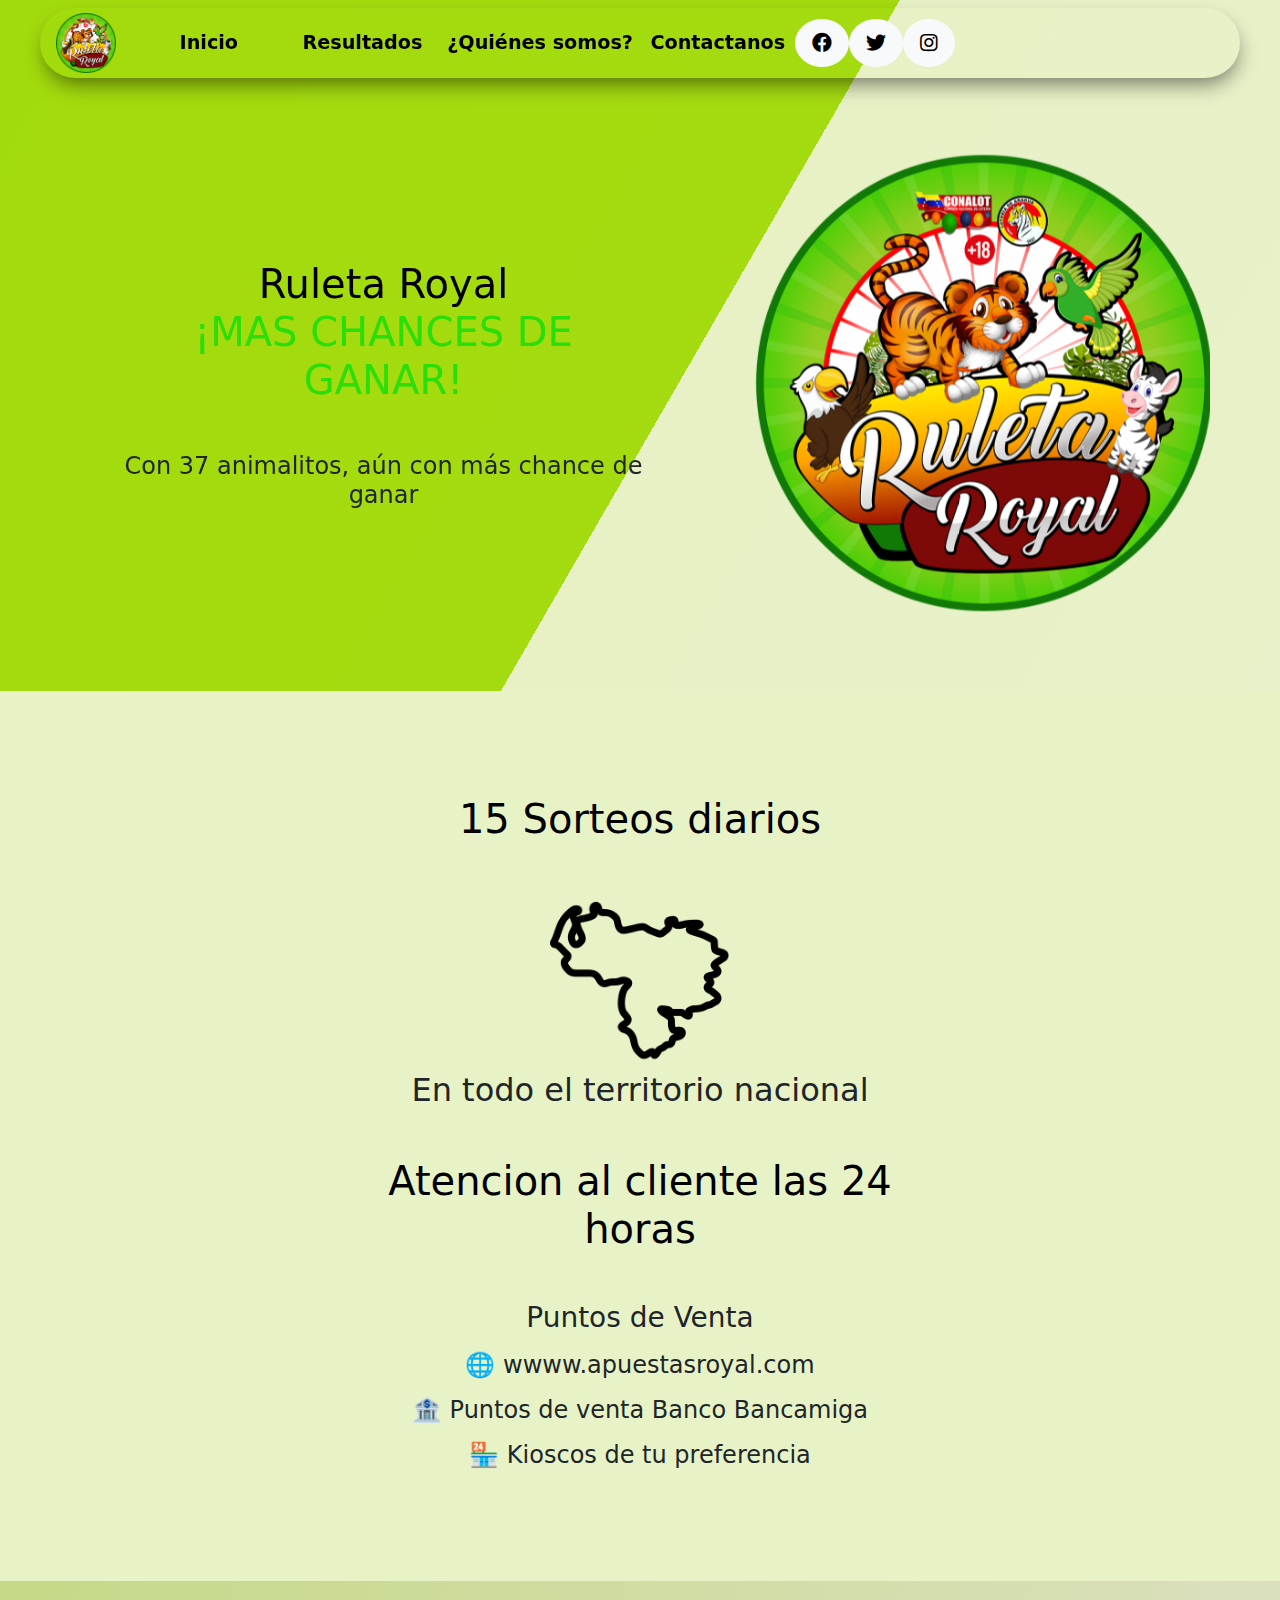
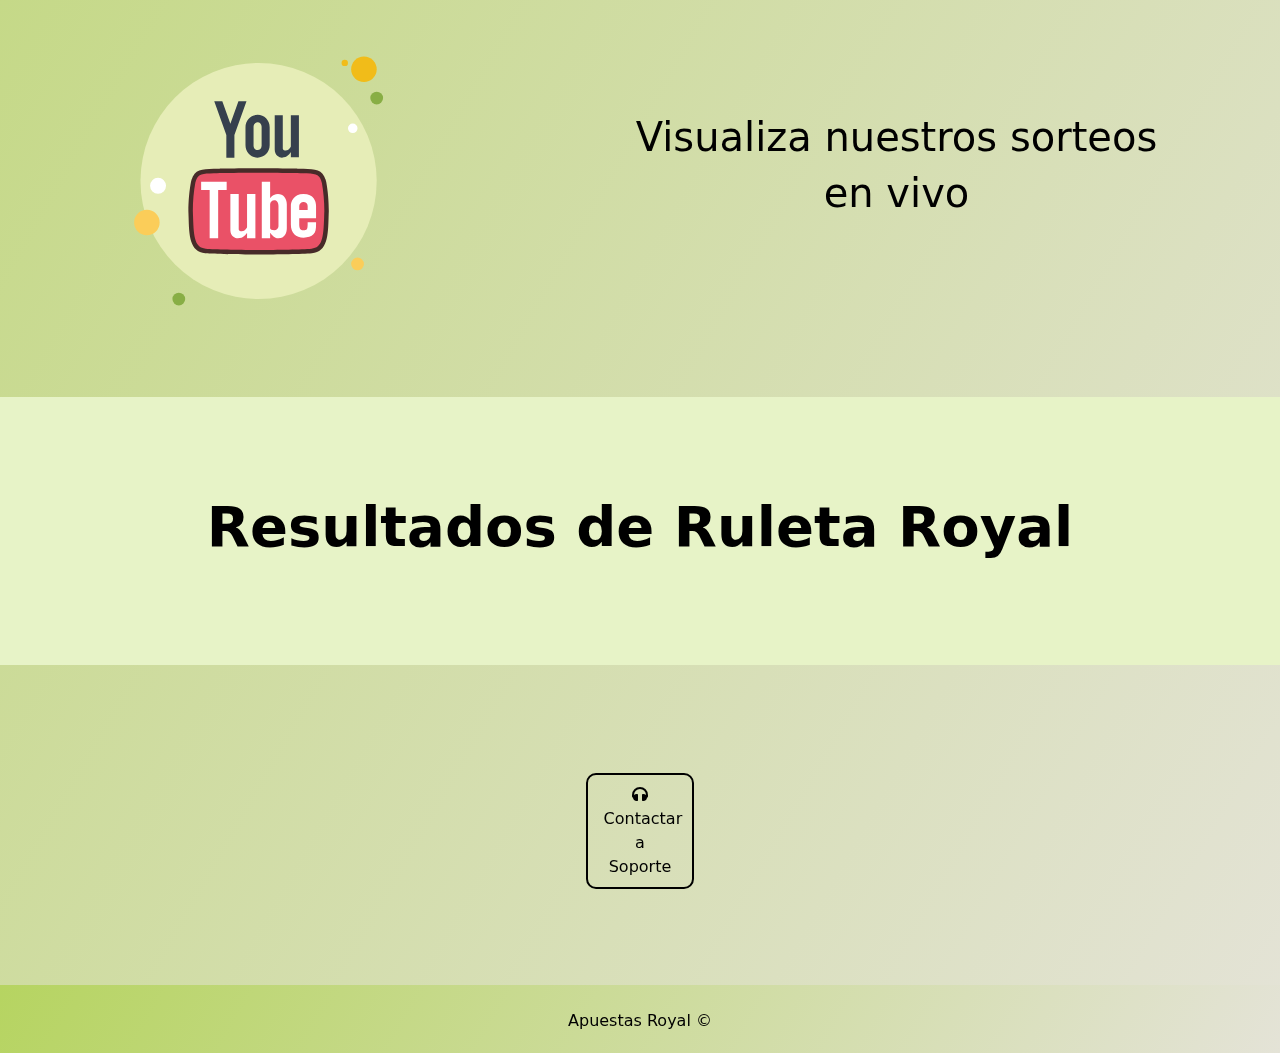
==== commit 0de7a1c1: "Loteria v5" ====
--- a/loteria/index.html
+++ b/loteria/index.html
@@ -16,7 +16,7 @@
   <header class="text-center automate-social-header">
    
     <!-- Navbar -->
-    <nav class="navbar navbar-expand-lg   ">
+    <nav class="navbar navbar-expand-lg">
         <!-- Container wrapper -->
         <div class="container-fluid">
             <!-- Toggle button -->
@@ -45,18 +45,18 @@
                       <a class="nav-link" href="#contacto">Contactanos</a>
                   </li>
                 </ul>
-                <div class="st-nav-section st-nav-secondary nav-item">
+                <div id="social-header" class="st-nav-section st-nav-secondary nav-item">
                   <nav class="nav justify-content-center">
-                    <a href="https://www.facebook.com/profile.php?id=100085994047930" class="btn btn-circle btn-sm btn-light me-2" target="_blank">
+                    <a href="https://www.facebook.com/profile.php?id=100085994047930" class="btn btn-circle btn-lg btn-light me-2" target="_blank">
                       <i class="fab fa-facebook font-regular"> 
                       </i>
                     </a> 
-                    <a href="https://twitter.com/apuestasroyall?utm_medium=social&utm_source=heylink.me" class="btn btn-circle btn-sm btn-light me-2" target="_blank">
+                    <a href="https://twitter.com/apuestasroyall?utm_medium=social&utm_source=heylink.me" class="btn btn-circle btn-lg btn-light me-2" target="_blank">
                       <i class="fab fa-twitter font-regular">
                       </i>
                     </a>
                     <a
-                      href="https://www.instagram.com/apuestas.royal/?utm_medium=social&utm_source=heylink.me" class="btn btn-circle btn-sm btn-light" target="_blank">
+                      href="https://www.instagram.com/apuestas.royal/?utm_medium=social&utm_source=heylink.me" class="btn btn-circle btn-lg btn-light me-2" target="_blank">
                       <i class="fab fa-instagram font-regular">
                       </i>
                     </a>
@@ -69,22 +69,16 @@
     </nav>
     <!--end Navbar -->
     <!--hero center-->
-    <div class="">
+    <div class="container-header">
       <div class="overflow-hidden bg "></div>
       <div class="overflow-hidden bg bg2"></div>
       <div class="overflow-hidden bg bg3"></div>
-      <div class="shape-wrapper">
-        <div class="shape shape-background shape-main gradient gradient-blue-purple"></div>
-        <div class="shape shape-background shape-main shadow"></div>
-        <div class="shape shape-background shape-top"></div>
-        <div class="shape shape-background shape-right"></div>
-      </div>
       <div class="container overflow-hidden"  id="content">
           <div class="row">
               <div class="col-lg-6">
                   <h1  class="text-contrast extra-bold display-md-3 display-lg-2 font-lg mb-5  fw-bold text-body-emphasis">Ruleta Royal
                     <span class="d-block light font-md" style="color:#29de09;  ">¡MAS CHANCES DE GANAR!</span></h1>
-                  <h4 class="text-contrast ">Un animalito menos que las demas loterias</h4>
+                  <h4 class="text-contrast ">Con 37 animalitos, aún con más chance de ganar</h4>
               </div>
               <div class="main-shape-wrapper"><!--Diseño para svg animado-->
                 <div class="bubbles-wrapper">
@@ -101,9 +95,9 @@
 
 
   <!-- <hr class="shine"> -->
-  <section class="mt-1 bg-resultados" id="quienes-somos-container">
+  <section class="mt-1 bg-resultados " id="quienes-somos-container">
     
-    <div class="position-relative overflow-hidden text-center">
+    <div class="position-relative overflow-hidden text-center" style="margin-top: 4rem;">
       <!--tenia puesto, elimine para ajustar en el css la version movil p-3 p-md-5 m-md-3-->
       <div class="col-md-6 p-lg-5 mx-auto my-5">
         <h1 class="display-3 fw-bold"></h1>
@@ -164,12 +158,7 @@
     </div>
   </section>
 
-
-
-
   <!-- <hr class="shine"> -->
-
-
 
   <!--contenedor de loteria!-->
   <section class="wrapper bg-resultados">
@@ -190,62 +179,20 @@
 
   </section>
 
-  
- <!-- FORM CONTACT US  -->
-    <!--<div class="form-row justify-content-center" id="Contactanos ">
-      <form action="action_page.php">
-    
-        <label for="fname">First Name</label>
-        <input type="text" id="fname" name="firstname" placeholder="Your name..">
-    
-        <label for="lname">Last Name</label>
-        <input type="text" id="lname" name="lastname" placeholder="Your last name..">
-    
-        <label for="country">Country</label>
-        <select id="country" name="country">
-          <option value="australia">Australia</option>
-          <option value="canada">Canada</option>
-          <option value="usa">USA</option>
-        </select>
-    
-        <label for="subject">Subject</label>
-        <textarea id="subject" name="subject" placeholder="Write something.." style="height:200px"></textarea>
-    
-        <input type="submit" value="Submit">
-    
-      </form>
-    </div>-->
-   </div>
-
-
-
-
-
-
-
    <section class="mt-1" id="permisos">
     <div class="position-relative overflow-hidden text-center">
       <!--tenia puesto, elimine para ajustar en el css la version movil p-3 p-md-5 m-md-3-->
       <div class="col-md-6 p-lg-5 mx-auto my-5">
         <h1 class="display-3 fw-bold"></h1>
-        
-       
-          
+
               <a class="nav-link w-100" id="soporte" href="https://t.me/apuestasroyaloficial">
                 <i class="fas fa-headphones"></i> Contactar a Soporte
               </a>
-          
-       
       </div>
       <div class="product-device shadow-sm d-none d-md-block"></div>
       <div class="product-device product-device-2 shadow-sm d-none d-md-block"></div>
     </div>
   </section>
-
-
-
-
-
 
    
   <footer class="text-center py-1 pt-3 gradient-custom">
@@ -260,11 +207,7 @@
     </div>
     <a class="no-decoration" href="https://apuestasroyal.com/"><p>Apuestas Royal &copy; </p></a>
   </footer>
-
-  
-
-
-
+<script src="./scripts/closeMenu.js"></script>
 <script src="./scripts/resultados.js"></script>
 <script src="https://code.jquery.com/jquery-3.3.1.slim.min.js" integrity="sha384-q8i/X+965DzO0rT7abK41JStQIAqVgRVzpbzo5smXKp4YfRvH+8abtTE1Pi6jizo" crossorigin="anonymous"></script>
 <script src="https://cdnjs.cloudflare.com/ajax/libs/popper.js/1.14.7/umd/popper.min.js" integrity="sha384-UO2eT0CpHqdSJQ6hJty5KVphtPhzWj9WO1clHTMGa3JDZwrnQq4sF86dIHNDz0W1" crossorigin="anonymous"></script>
--- a/loteria/styles.css
+++ b/loteria/styles.css
@@ -5,9 +5,14 @@
 } 
 
 header{
-  height: 70vh;
-  @media (max-width: 990px) {
-    margin-bottom: 15vh;
+  height: auto;
+  @media (max-width: 990px) {
+    margin-bottom: 5rem;
+  }
+}
+.container-header{
+  @media (max-width: 990px) {
+    margin-top: 5rem;
   }
 }
 body{
@@ -41,7 +46,12 @@
   border-color: #45a049;
   
 }
-
+#solcial-header{
+  margin-right: 1rem;
+}
+.btn-sm{
+  font-size: 1.5rem;
+}
 .btn-circle{
   border-radius: 50%;
 }
@@ -267,9 +277,9 @@
 }
 #navbarSupportedContent{
   color: rgb(0, 0, 0);
-  box-shadow: 1px 10px 21px -5px rgba(0,0,0,0.53);
   -webkit-box-shadow: 1px 10px 21px -5px rgba(0,0,0,0.53);
   -moz-box-shadow: 1px 10px 21px -5px rgba(0,0,0,0.53);
+  box-shadow: 1px 10px 21px -5px rgba(0,0,0,0.53);
   border-radius: 100px;
   margin-right: 1vh;
   margin-left: 1vh;
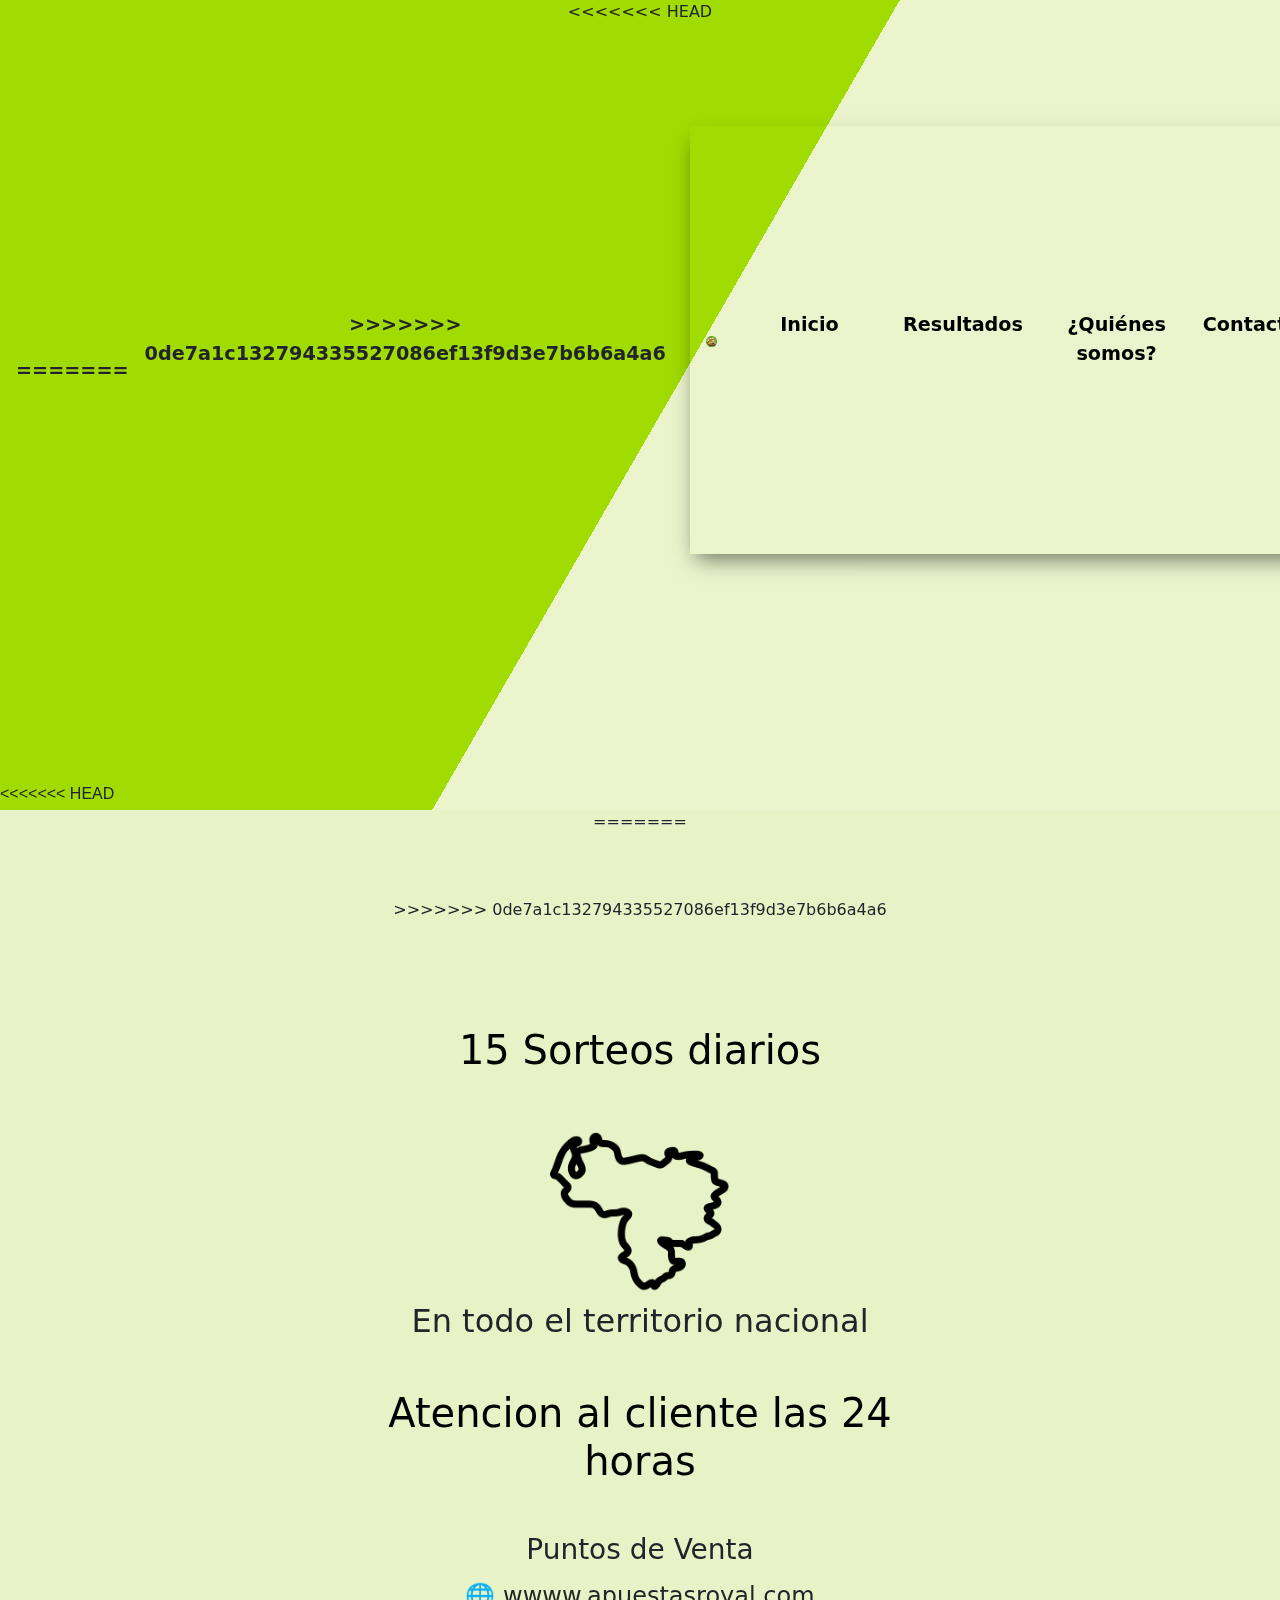
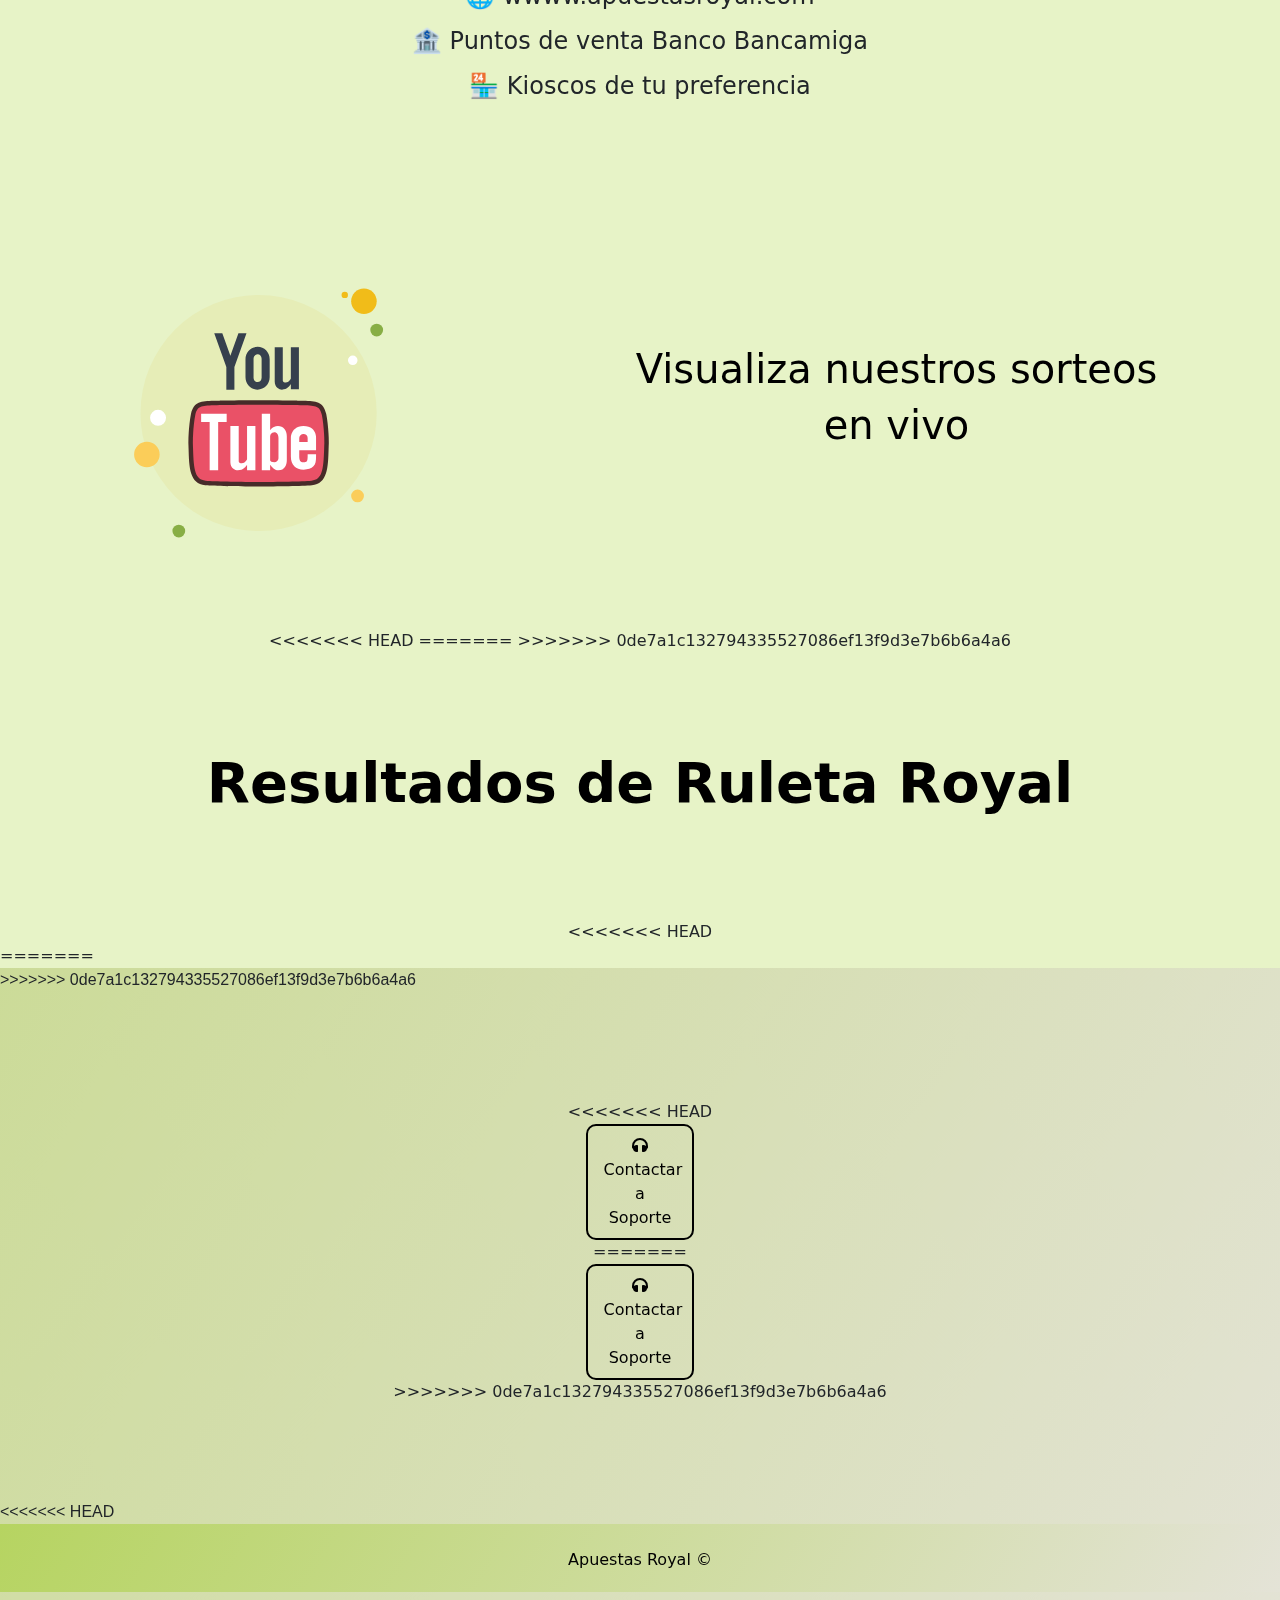
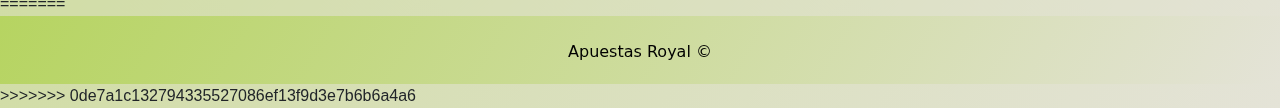
==== commit 9caf5a1d: "Listo" ====
--- a/loteria/index.html
+++ b/loteria/index.html
@@ -16,7 +16,11 @@
   <header class="text-center automate-social-header">
    
     <!-- Navbar -->
+<<<<<<< HEAD
+    <nav class="navbar navbar-expand-lg   ">
+=======
     <nav class="navbar navbar-expand-lg">
+>>>>>>> 0de7a1c132794335527086ef13f9d3e7b6b6a4a6
         <!-- Container wrapper -->
         <div class="container-fluid">
             <!-- Toggle button -->
@@ -45,6 +49,15 @@
                       <a class="nav-link" href="#contacto">Contactanos</a>
                   </li>
                 </ul>
+<<<<<<< HEAD
+                <div class="st-nav-section st-nav-secondary nav-item">
+                  <nav class="nav justify-content-center">
+                    <a href="https://www.facebook.com/profile.php?id=100085994047930" class="btn btn-circle btn-sm btn-light me-2" target="_blank">
+                      <i class="fab fa-facebook font-regular"> 
+                      </i>
+                    </a> 
+                    <a href="https://twitter.com/apuestasroyall?utm_medium=social&utm_source=heylink.me" class="btn btn-circle btn-sm btn-light me-2" target="_blank">
+=======
                 <div id="social-header" class="st-nav-section st-nav-secondary nav-item">
                   <nav class="nav justify-content-center">
                     <a href="https://www.facebook.com/profile.php?id=100085994047930" class="btn btn-circle btn-lg btn-light me-2" target="_blank">
@@ -52,11 +65,16 @@
                       </i>
                     </a> 
                     <a href="https://twitter.com/apuestasroyall?utm_medium=social&utm_source=heylink.me" class="btn btn-circle btn-lg btn-light me-2" target="_blank">
+>>>>>>> 0de7a1c132794335527086ef13f9d3e7b6b6a4a6
                       <i class="fab fa-twitter font-regular">
                       </i>
                     </a>
                     <a
+<<<<<<< HEAD
+                      href="https://www.instagram.com/apuestas.royal/?utm_medium=social&utm_source=heylink.me" class="btn btn-circle btn-sm btn-light" target="_blank">
+=======
                       href="https://www.instagram.com/apuestas.royal/?utm_medium=social&utm_source=heylink.me" class="btn btn-circle btn-lg btn-light me-2" target="_blank">
+>>>>>>> 0de7a1c132794335527086ef13f9d3e7b6b6a4a6
                       <i class="fab fa-instagram font-regular">
                       </i>
                     </a>
@@ -69,16 +87,33 @@
     </nav>
     <!--end Navbar -->
     <!--hero center-->
+<<<<<<< HEAD
+    <div class="">
+      <div class="overflow-hidden bg "></div>
+      <div class="overflow-hidden bg bg2"></div>
+      <div class="overflow-hidden bg bg3"></div>
+      <div class="shape-wrapper">
+        <div class="shape shape-background shape-main gradient gradient-blue-purple"></div>
+        <div class="shape shape-background shape-main shadow"></div>
+        <div class="shape shape-background shape-top"></div>
+        <div class="shape shape-background shape-right"></div>
+      </div>
+=======
     <div class="container-header">
       <div class="overflow-hidden bg "></div>
       <div class="overflow-hidden bg bg2"></div>
       <div class="overflow-hidden bg bg3"></div>
+>>>>>>> 0de7a1c132794335527086ef13f9d3e7b6b6a4a6
       <div class="container overflow-hidden"  id="content">
           <div class="row">
               <div class="col-lg-6">
                   <h1  class="text-contrast extra-bold display-md-3 display-lg-2 font-lg mb-5  fw-bold text-body-emphasis">Ruleta Royal
                     <span class="d-block light font-md" style="color:#29de09;  ">¡MAS CHANCES DE GANAR!</span></h1>
+<<<<<<< HEAD
+                  <h4 class="text-contrast ">Un animalito menos que las demas loterias</h4>
+=======
                   <h4 class="text-contrast ">Con 37 animalitos, aún con más chance de ganar</h4>
+>>>>>>> 0de7a1c132794335527086ef13f9d3e7b6b6a4a6
               </div>
               <div class="main-shape-wrapper"><!--Diseño para svg animado-->
                 <div class="bubbles-wrapper">
@@ -95,9 +130,15 @@
 
 
   <!-- <hr class="shine"> -->
+<<<<<<< HEAD
+  <section class="mt-1 bg-resultados" id="quienes-somos-container">
+    
+    <div class="position-relative overflow-hidden text-center">
+=======
   <section class="mt-1 bg-resultados " id="quienes-somos-container">
     
     <div class="position-relative overflow-hidden text-center" style="margin-top: 4rem;">
+>>>>>>> 0de7a1c132794335527086ef13f9d3e7b6b6a4a6
       <!--tenia puesto, elimine para ajustar en el css la version movil p-3 p-md-5 m-md-3-->
       <div class="col-md-6 p-lg-5 mx-auto my-5">
         <h1 class="display-3 fw-bold"></h1>
@@ -158,8 +199,18 @@
     </div>
   </section>
 
+<<<<<<< HEAD
+
+
+
   <!-- <hr class="shine"> -->
 
+
+
+=======
+  <!-- <hr class="shine"> -->
+
+>>>>>>> 0de7a1c132794335527086ef13f9d3e7b6b6a4a6
   <!--contenedor de loteria!-->
   <section class="wrapper bg-resultados">
     <div class="container py-5 text-center justify-content-center">
@@ -176,23 +227,79 @@
   </section>
 
   <section id="Reglas">
-
-  </section>
-
+<<<<<<< HEAD
+
+  </section>
+
+  
+ <!-- FORM CONTACT US  -->
+    <!--<div class="form-row justify-content-center" id="Contactanos ">
+      <form action="action_page.php">
+    
+        <label for="fname">First Name</label>
+        <input type="text" id="fname" name="firstname" placeholder="Your name..">
+    
+        <label for="lname">Last Name</label>
+        <input type="text" id="lname" name="lastname" placeholder="Your last name..">
+    
+        <label for="country">Country</label>
+        <select id="country" name="country">
+          <option value="australia">Australia</option>
+          <option value="canada">Canada</option>
+          <option value="usa">USA</option>
+        </select>
+    
+        <label for="subject">Subject</label>
+        <textarea id="subject" name="subject" placeholder="Write something.." style="height:200px"></textarea>
+    
+        <input type="submit" value="Submit">
+    
+      </form>
+    </div>-->
+   </div>
+
+
+
+
+
+
+
+=======
+
+  </section>
+
+>>>>>>> 0de7a1c132794335527086ef13f9d3e7b6b6a4a6
    <section class="mt-1" id="permisos">
     <div class="position-relative overflow-hidden text-center">
       <!--tenia puesto, elimine para ajustar en el css la version movil p-3 p-md-5 m-md-3-->
       <div class="col-md-6 p-lg-5 mx-auto my-5">
         <h1 class="display-3 fw-bold"></h1>
-
+<<<<<<< HEAD
+        
+       
+          
               <a class="nav-link w-100" id="soporte" href="https://t.me/apuestasroyaloficial">
                 <i class="fas fa-headphones"></i> Contactar a Soporte
               </a>
+          
+       
+=======
+
+              <a class="nav-link w-100" id="soporte" href="https://t.me/apuestasroyaloficial">
+                <i class="fas fa-headphones"></i> Contactar a Soporte
+              </a>
+>>>>>>> 0de7a1c132794335527086ef13f9d3e7b6b6a4a6
       </div>
       <div class="product-device shadow-sm d-none d-md-block"></div>
       <div class="product-device product-device-2 shadow-sm d-none d-md-block"></div>
     </div>
   </section>
+<<<<<<< HEAD
+
+
+
+
+
 
    
   <footer class="text-center py-1 pt-3 gradient-custom">
@@ -207,7 +314,28 @@
     </div>
     <a class="no-decoration" href="https://apuestasroyal.com/"><p>Apuestas Royal &copy; </p></a>
   </footer>
+
+  
+
+
+
+=======
+
+   
+  <footer class="text-center py-1 pt-3 gradient-custom">
+    <div id="contacto ">
+      <div class="navbar-nav ml-auto mb-2 mb-1 d-flex justify-content-center align-items-center">
+        <!-- <li class="nav-item ">
+          <a class="nav-link " id="soporte" href="https://t.me/apuestasroyaloficial">
+            <i class="fas fa-headphones"></i> Contactar a Soporte
+          </a>
+        </li> -->
+      </ul>
+    </div>
+    <a class="no-decoration" href="https://apuestasroyal.com/"><p>Apuestas Royal &copy; </p></a>
+  </footer>
 <script src="./scripts/closeMenu.js"></script>
+>>>>>>> 0de7a1c132794335527086ef13f9d3e7b6b6a4a6
 <script src="./scripts/resultados.js"></script>
 <script src="https://code.jquery.com/jquery-3.3.1.slim.min.js" integrity="sha384-q8i/X+965DzO0rT7abK41JStQIAqVgRVzpbzo5smXKp4YfRvH+8abtTE1Pi6jizo" crossorigin="anonymous"></script>
 <script src="https://cdnjs.cloudflare.com/ajax/libs/popper.js/1.14.7/umd/popper.min.js" integrity="sha384-UO2eT0CpHqdSJQ6hJty5KVphtPhzWj9WO1clHTMGa3JDZwrnQq4sF86dIHNDz0W1" crossorigin="anonymous"></script>
--- a/loteria/styles.css
+++ b/loteria/styles.css
@@ -5,6 +5,11 @@
 } 
 
 header{
+<<<<<<< HEAD
+  height: 70vh;
+  @media (max-width: 990px) {
+    margin-bottom: 15vh;
+=======
   height: auto;
   @media (max-width: 990px) {
     margin-bottom: 5rem;
@@ -13,6 +18,7 @@
 .container-header{
   @media (max-width: 990px) {
     margin-top: 5rem;
+>>>>>>> 0de7a1c132794335527086ef13f9d3e7b6b6a4a6
   }
 }
 body{
@@ -45,6 +51,13 @@
   border-radius: 5px;
   border-color: #45a049;
   
+<<<<<<< HEAD
+}
+
+.btn-circle{
+  border-radius: 50%;
+}
+=======
 }
 #solcial-header{
   margin-right: 1rem;
@@ -55,6 +68,7 @@
 .btn-circle{
   border-radius: 50%;
 }
+>>>>>>> 0de7a1c132794335527086ef13f9d3e7b6b6a4a6
 
 #logo{
   width: 3%;
@@ -277,9 +291,15 @@
 }
 #navbarSupportedContent{
   color: rgb(0, 0, 0);
+<<<<<<< HEAD
+  box-shadow: 1px 10px 21px -5px rgba(0,0,0,0.53);
+  -webkit-box-shadow: 1px 10px 21px -5px rgba(0,0,0,0.53);
+  -moz-box-shadow: 1px 10px 21px -5px rgba(0,0,0,0.53);
+=======
   -webkit-box-shadow: 1px 10px 21px -5px rgba(0,0,0,0.53);
   -moz-box-shadow: 1px 10px 21px -5px rgba(0,0,0,0.53);
   box-shadow: 1px 10px 21px -5px rgba(0,0,0,0.53);
+>>>>>>> 0de7a1c132794335527086ef13f9d3e7b6b6a4a6
   border-radius: 100px;
   margin-right: 1vh;
   margin-left: 1vh;
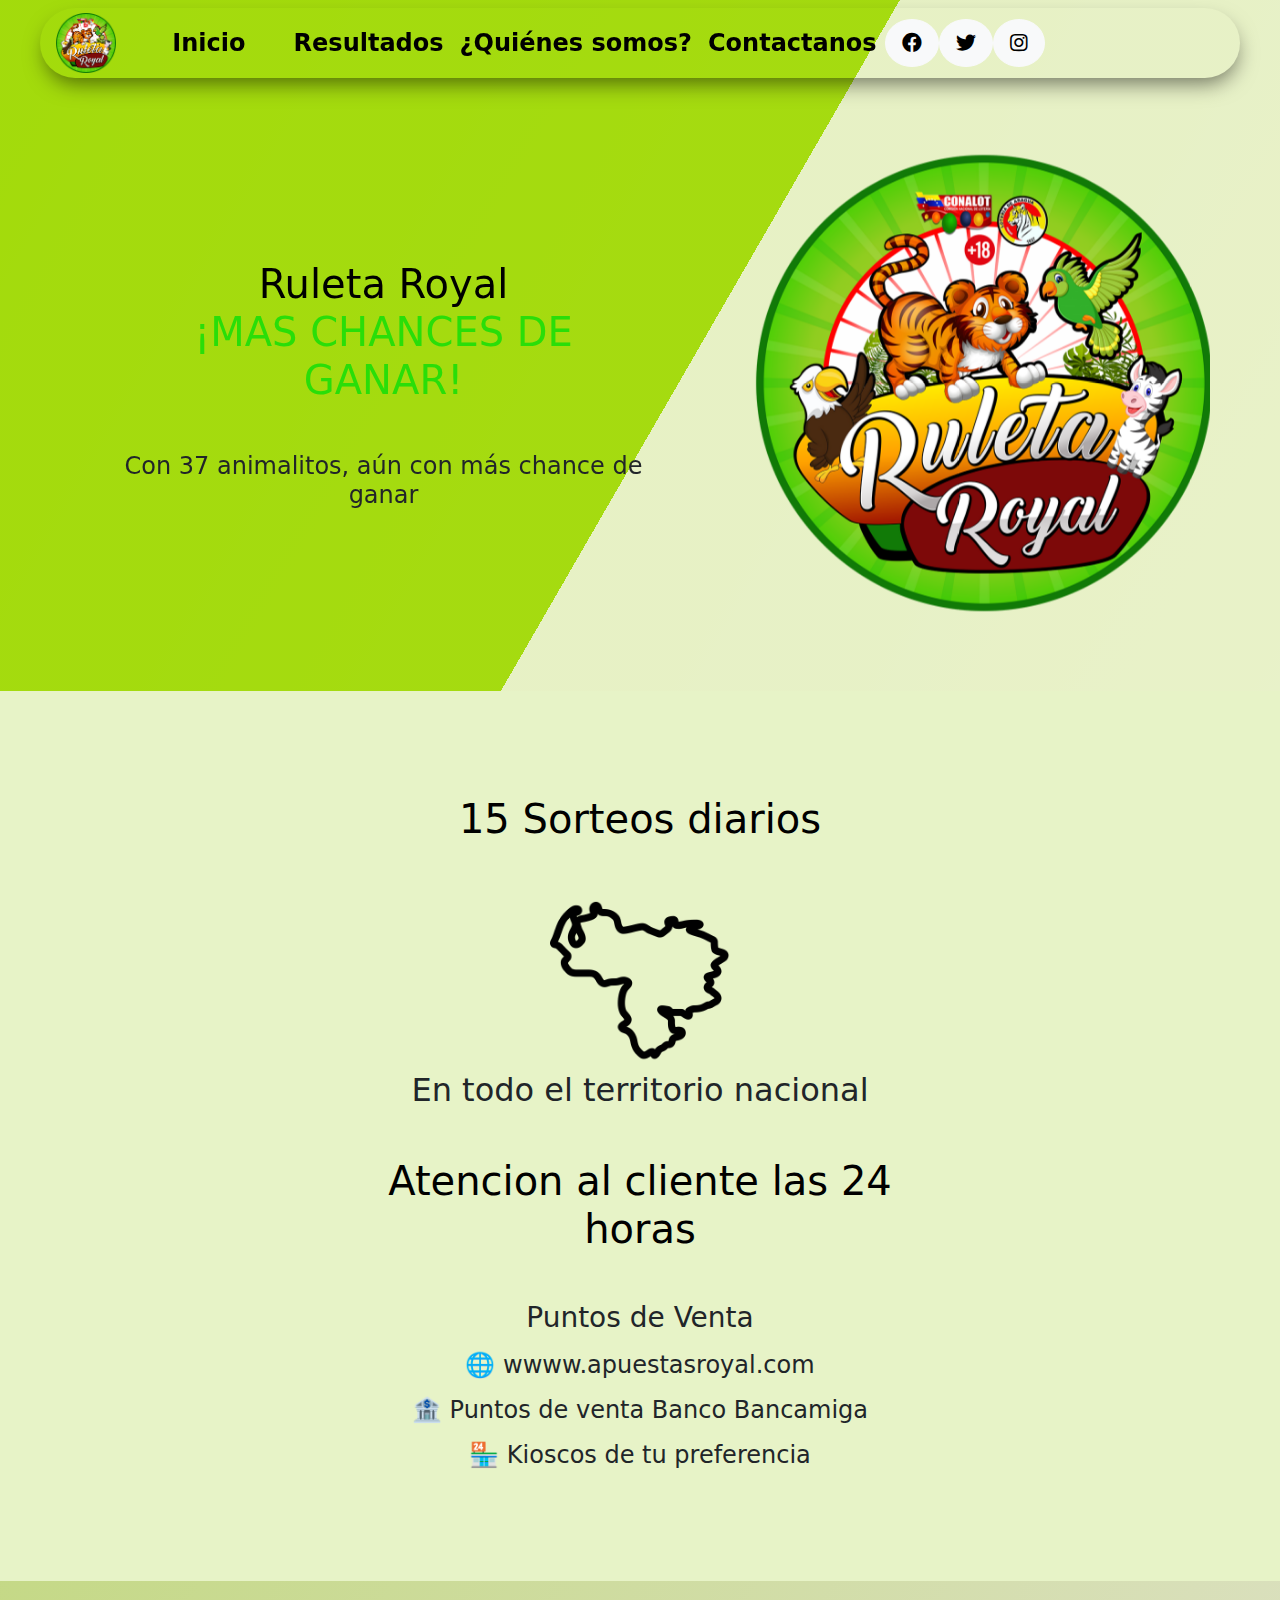
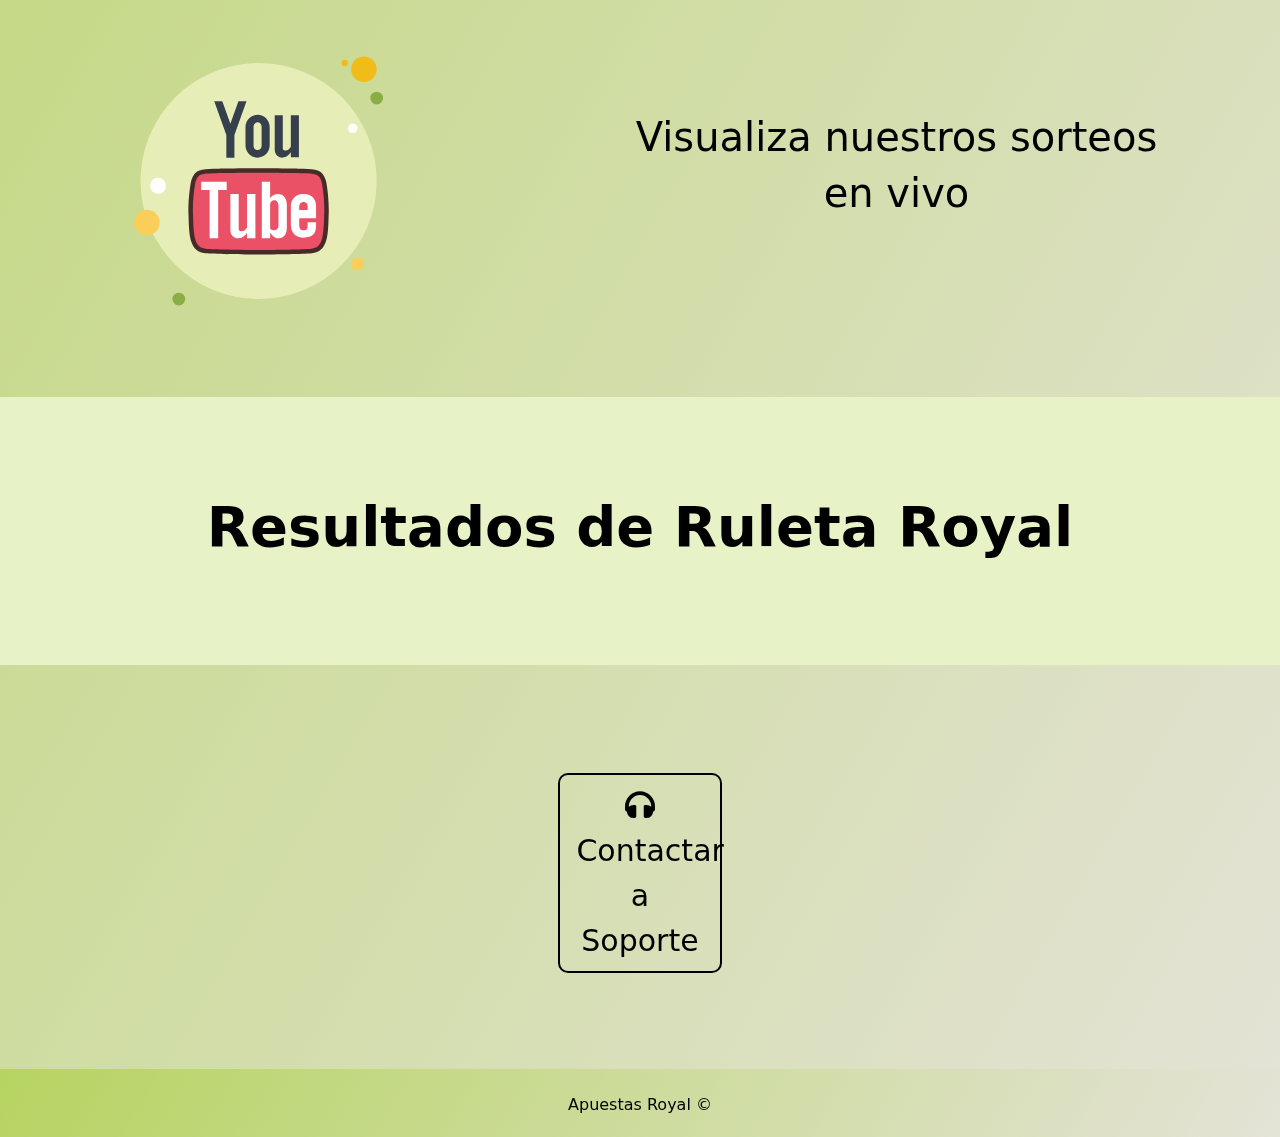
==== commit 9d4fbb01: "Add files via upload" ====
--- a/loteria/index.html
+++ b/loteria/index.html
@@ -16,11 +16,7 @@
   <header class="text-center automate-social-header">
    
     <!-- Navbar -->
-<<<<<<< HEAD
-    <nav class="navbar navbar-expand-lg   ">
-=======
     <nav class="navbar navbar-expand-lg">
->>>>>>> 0de7a1c132794335527086ef13f9d3e7b6b6a4a6
         <!-- Container wrapper -->
         <div class="container-fluid">
             <!-- Toggle button -->
@@ -49,15 +45,6 @@
                       <a class="nav-link" href="#contacto">Contactanos</a>
                   </li>
                 </ul>
-<<<<<<< HEAD
-                <div class="st-nav-section st-nav-secondary nav-item">
-                  <nav class="nav justify-content-center">
-                    <a href="https://www.facebook.com/profile.php?id=100085994047930" class="btn btn-circle btn-sm btn-light me-2" target="_blank">
-                      <i class="fab fa-facebook font-regular"> 
-                      </i>
-                    </a> 
-                    <a href="https://twitter.com/apuestasroyall?utm_medium=social&utm_source=heylink.me" class="btn btn-circle btn-sm btn-light me-2" target="_blank">
-=======
                 <div id="social-header" class="st-nav-section st-nav-secondary nav-item">
                   <nav class="nav justify-content-center">
                     <a href="https://www.facebook.com/profile.php?id=100085994047930" class="btn btn-circle btn-lg btn-light me-2" target="_blank">
@@ -65,16 +52,11 @@
                       </i>
                     </a> 
                     <a href="https://twitter.com/apuestasroyall?utm_medium=social&utm_source=heylink.me" class="btn btn-circle btn-lg btn-light me-2" target="_blank">
->>>>>>> 0de7a1c132794335527086ef13f9d3e7b6b6a4a6
                       <i class="fab fa-twitter font-regular">
                       </i>
                     </a>
                     <a
-<<<<<<< HEAD
-                      href="https://www.instagram.com/apuestas.royal/?utm_medium=social&utm_source=heylink.me" class="btn btn-circle btn-sm btn-light" target="_blank">
-=======
                       href="https://www.instagram.com/apuestas.royal/?utm_medium=social&utm_source=heylink.me" class="btn btn-circle btn-lg btn-light me-2" target="_blank">
->>>>>>> 0de7a1c132794335527086ef13f9d3e7b6b6a4a6
                       <i class="fab fa-instagram font-regular">
                       </i>
                     </a>
@@ -87,33 +69,16 @@
     </nav>
     <!--end Navbar -->
     <!--hero center-->
-<<<<<<< HEAD
-    <div class="">
-      <div class="overflow-hidden bg "></div>
-      <div class="overflow-hidden bg bg2"></div>
-      <div class="overflow-hidden bg bg3"></div>
-      <div class="shape-wrapper">
-        <div class="shape shape-background shape-main gradient gradient-blue-purple"></div>
-        <div class="shape shape-background shape-main shadow"></div>
-        <div class="shape shape-background shape-top"></div>
-        <div class="shape shape-background shape-right"></div>
-      </div>
-=======
     <div class="container-header">
       <div class="overflow-hidden bg "></div>
       <div class="overflow-hidden bg bg2"></div>
       <div class="overflow-hidden bg bg3"></div>
->>>>>>> 0de7a1c132794335527086ef13f9d3e7b6b6a4a6
       <div class="container overflow-hidden"  id="content">
           <div class="row">
               <div class="col-lg-6">
                   <h1  class="text-contrast extra-bold display-md-3 display-lg-2 font-lg mb-5  fw-bold text-body-emphasis">Ruleta Royal
                     <span class="d-block light font-md" style="color:#29de09;  ">¡MAS CHANCES DE GANAR!</span></h1>
-<<<<<<< HEAD
-                  <h4 class="text-contrast ">Un animalito menos que las demas loterias</h4>
-=======
                   <h4 class="text-contrast ">Con 37 animalitos, aún con más chance de ganar</h4>
->>>>>>> 0de7a1c132794335527086ef13f9d3e7b6b6a4a6
               </div>
               <div class="main-shape-wrapper"><!--Diseño para svg animado-->
                 <div class="bubbles-wrapper">
@@ -130,15 +95,9 @@
 
 
   <!-- <hr class="shine"> -->
-<<<<<<< HEAD
-  <section class="mt-1 bg-resultados" id="quienes-somos-container">
-    
-    <div class="position-relative overflow-hidden text-center">
-=======
   <section class="mt-1 bg-resultados " id="quienes-somos-container">
     
     <div class="position-relative overflow-hidden text-center" style="margin-top: 4rem;">
->>>>>>> 0de7a1c132794335527086ef13f9d3e7b6b6a4a6
       <!--tenia puesto, elimine para ajustar en el css la version movil p-3 p-md-5 m-md-3-->
       <div class="col-md-6 p-lg-5 mx-auto my-5">
         <h1 class="display-3 fw-bold"></h1>
@@ -199,18 +158,8 @@
     </div>
   </section>
 
-<<<<<<< HEAD
-
-
-
   <!-- <hr class="shine"> -->
 
-
-
-=======
-  <!-- <hr class="shine"> -->
-
->>>>>>> 0de7a1c132794335527086ef13f9d3e7b6b6a4a6
   <!--contenedor de loteria!-->
   <section class="wrapper bg-resultados">
     <div class="container py-5 text-center justify-content-center">
@@ -227,79 +176,23 @@
   </section>
 
   <section id="Reglas">
-<<<<<<< HEAD
-
-  </section>
-
-  
- <!-- FORM CONTACT US  -->
-    <!--<div class="form-row justify-content-center" id="Contactanos ">
-      <form action="action_page.php">
-    
-        <label for="fname">First Name</label>
-        <input type="text" id="fname" name="firstname" placeholder="Your name..">
-    
-        <label for="lname">Last Name</label>
-        <input type="text" id="lname" name="lastname" placeholder="Your last name..">
-    
-        <label for="country">Country</label>
-        <select id="country" name="country">
-          <option value="australia">Australia</option>
-          <option value="canada">Canada</option>
-          <option value="usa">USA</option>
-        </select>
-    
-        <label for="subject">Subject</label>
-        <textarea id="subject" name="subject" placeholder="Write something.." style="height:200px"></textarea>
-    
-        <input type="submit" value="Submit">
-    
-      </form>
-    </div>-->
-   </div>
-
-
-
-
-
-
-
-=======
-
-  </section>
-
->>>>>>> 0de7a1c132794335527086ef13f9d3e7b6b6a4a6
+
+  </section>
+
    <section class="mt-1" id="permisos">
     <div class="position-relative overflow-hidden text-center">
       <!--tenia puesto, elimine para ajustar en el css la version movil p-3 p-md-5 m-md-3-->
       <div class="col-md-6 p-lg-5 mx-auto my-5">
         <h1 class="display-3 fw-bold"></h1>
-<<<<<<< HEAD
-        
-       
-          
+
               <a class="nav-link w-100" id="soporte" href="https://t.me/apuestasroyaloficial">
                 <i class="fas fa-headphones"></i> Contactar a Soporte
               </a>
-          
-       
-=======
-
-              <a class="nav-link w-100" id="soporte" href="https://t.me/apuestasroyaloficial">
-                <i class="fas fa-headphones"></i> Contactar a Soporte
-              </a>
->>>>>>> 0de7a1c132794335527086ef13f9d3e7b6b6a4a6
       </div>
       <div class="product-device shadow-sm d-none d-md-block"></div>
       <div class="product-device product-device-2 shadow-sm d-none d-md-block"></div>
     </div>
   </section>
-<<<<<<< HEAD
-
-
-
-
-
 
    
   <footer class="text-center py-1 pt-3 gradient-custom">
@@ -314,28 +207,7 @@
     </div>
     <a class="no-decoration" href="https://apuestasroyal.com/"><p>Apuestas Royal &copy; </p></a>
   </footer>
-
-  
-
-
-
-=======
-
-   
-  <footer class="text-center py-1 pt-3 gradient-custom">
-    <div id="contacto ">
-      <div class="navbar-nav ml-auto mb-2 mb-1 d-flex justify-content-center align-items-center">
-        <!-- <li class="nav-item ">
-          <a class="nav-link " id="soporte" href="https://t.me/apuestasroyaloficial">
-            <i class="fas fa-headphones"></i> Contactar a Soporte
-          </a>
-        </li> -->
-      </ul>
-    </div>
-    <a class="no-decoration" href="https://apuestasroyal.com/"><p>Apuestas Royal &copy; </p></a>
-  </footer>
 <script src="./scripts/closeMenu.js"></script>
->>>>>>> 0de7a1c132794335527086ef13f9d3e7b6b6a4a6
 <script src="./scripts/resultados.js"></script>
 <script src="https://code.jquery.com/jquery-3.3.1.slim.min.js" integrity="sha384-q8i/X+965DzO0rT7abK41JStQIAqVgRVzpbzo5smXKp4YfRvH+8abtTE1Pi6jizo" crossorigin="anonymous"></script>
 <script src="https://cdnjs.cloudflare.com/ajax/libs/popper.js/1.14.7/umd/popper.min.js" integrity="sha384-UO2eT0CpHqdSJQ6hJty5KVphtPhzWj9WO1clHTMGa3JDZwrnQq4sF86dIHNDz0W1" crossorigin="anonymous"></script>
--- a/loteria/styles.css
+++ b/loteria/styles.css
@@ -5,11 +5,6 @@
 } 
 
 header{
-<<<<<<< HEAD
-  height: 70vh;
-  @media (max-width: 990px) {
-    margin-bottom: 15vh;
-=======
   height: auto;
   @media (max-width: 990px) {
     margin-bottom: 5rem;
@@ -18,7 +13,6 @@
 .container-header{
   @media (max-width: 990px) {
     margin-top: 5rem;
->>>>>>> 0de7a1c132794335527086ef13f9d3e7b6b6a4a6
   }
 }
 body{
@@ -51,24 +45,16 @@
   border-radius: 5px;
   border-color: #45a049;
   
-<<<<<<< HEAD
-}
-
+}
+#solcial-header{
+  margin-right: 1rem;
+}
+.btn-sm{
+  font-size: 1.5rem;
+}
 .btn-circle{
   border-radius: 50%;
 }
-=======
-}
-#solcial-header{
-  margin-right: 1rem;
-}
-.btn-sm{
-  font-size: 1.5rem;
-}
-.btn-circle{
-  border-radius: 50%;
-}
->>>>>>> 0de7a1c132794335527086ef13f9d3e7b6b6a4a6
 
 #logo{
   width: 3%;
@@ -195,9 +181,11 @@
 
 .nav-item a:hover {
   color:white !important;
+  
 }
 
 .nav-item{
+  font-size: 24px;
   min-width:12vw;
   color:black !important
 }
@@ -226,7 +214,9 @@
 }
 
 #soporte{
-  max-width: 20%; 
+  font-size: 30px;
+  
+  max-width: 30%; 
   max-height: 200px;
   margin: 0 auto; 
   display: block; 
@@ -291,15 +281,9 @@
 }
 #navbarSupportedContent{
   color: rgb(0, 0, 0);
-<<<<<<< HEAD
-  box-shadow: 1px 10px 21px -5px rgba(0,0,0,0.53);
-  -webkit-box-shadow: 1px 10px 21px -5px rgba(0,0,0,0.53);
-  -moz-box-shadow: 1px 10px 21px -5px rgba(0,0,0,0.53);
-=======
   -webkit-box-shadow: 1px 10px 21px -5px rgba(0,0,0,0.53);
   -moz-box-shadow: 1px 10px 21px -5px rgba(0,0,0,0.53);
   box-shadow: 1px 10px 21px -5px rgba(0,0,0,0.53);
->>>>>>> 0de7a1c132794335527086ef13f9d3e7b6b6a4a6
   border-radius: 100px;
   margin-right: 1vh;
   margin-left: 1vh;
@@ -362,6 +346,7 @@
 }
 
 nav a::before {
+
     content: '';
     position: absolute;
     width: 30%;
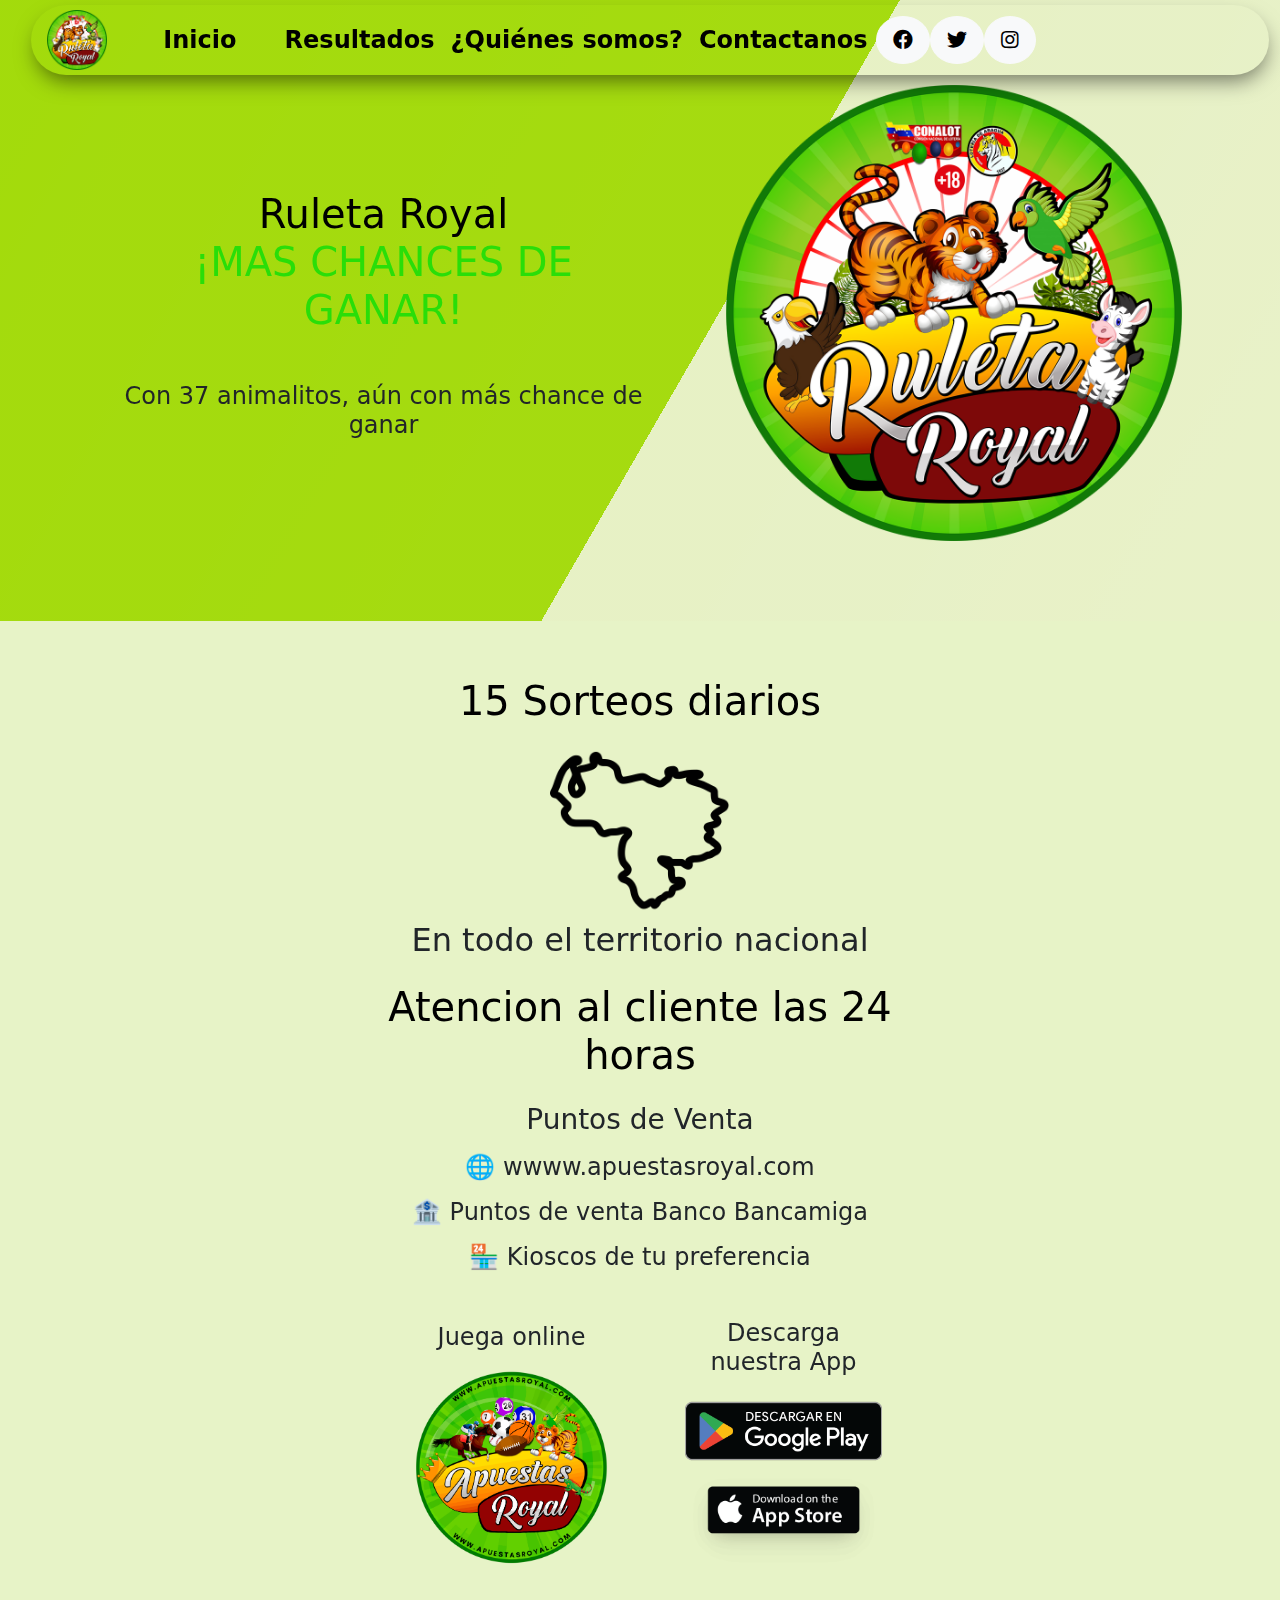
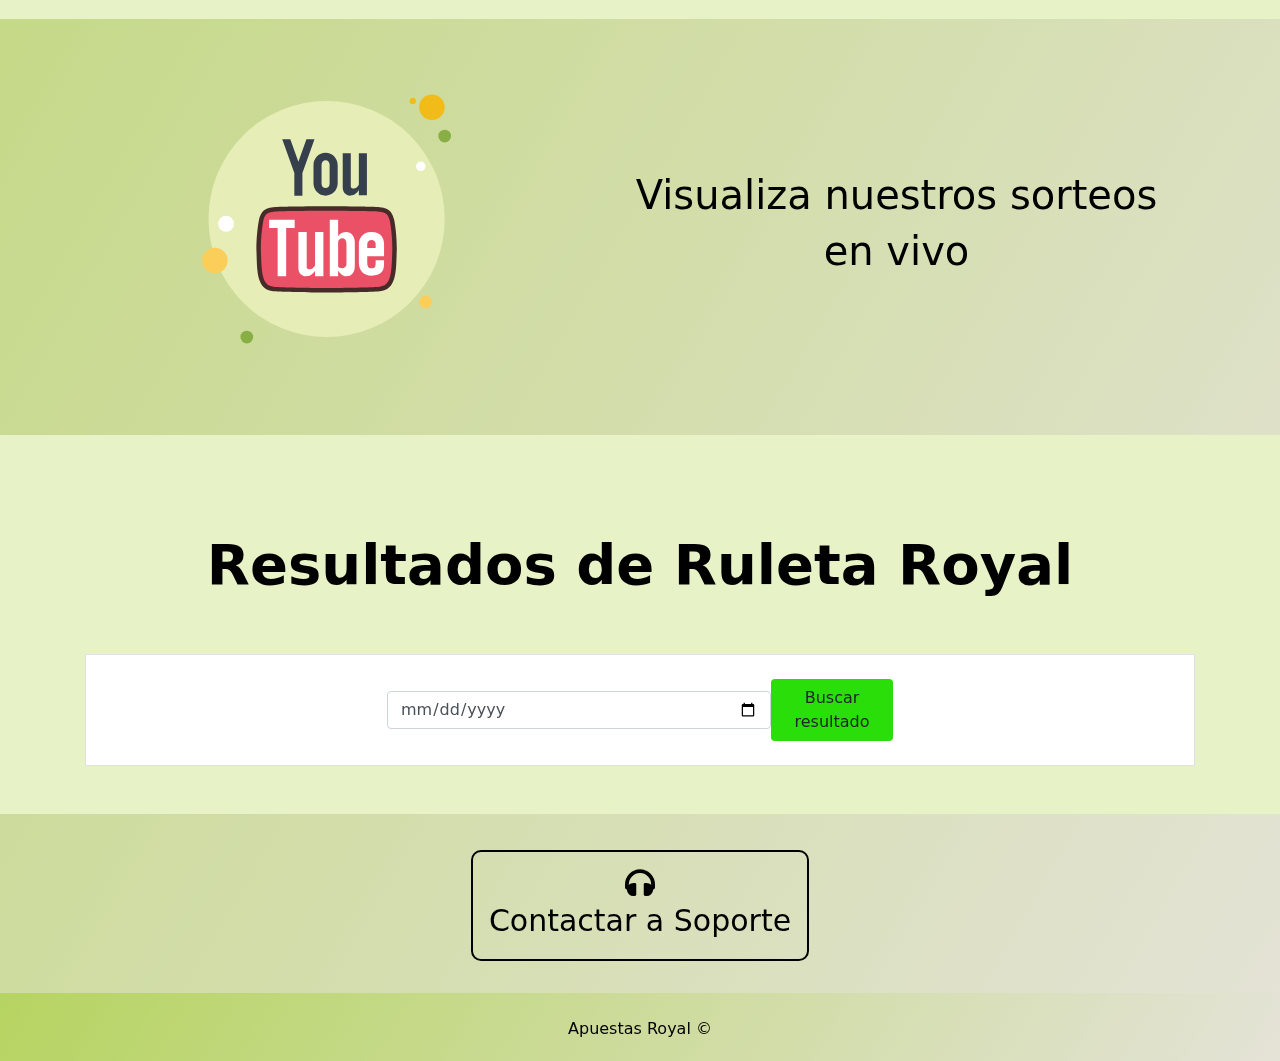
==== commit 20b92487: "Lotería V6" ====
--- a/loteria/index.html
+++ b/loteria/index.html
@@ -3,14 +3,18 @@
 <head>
     <meta charset="UTF-8">
     <meta name="viewport" content="width=device-width, initial-scale=1.0">
-    <title>Loterias</title>
+    <title>Ruleta Royal</title>
     <link rel="stylesheet" href="https://stackpath.bootstrapcdn.com/bootstrap/4.3.1/css/bootstrap.min.css" integrity="sha384-ggOyR0iXCbMQv3Xipma34MD+dH/1fQ784/j6cY/iJTQUOhcWr7x9JvoRxT2MZw1T" crossorigin="anonymous">
     <link href="https://cdn.jsdelivr.net/npm/bootstrap@5.3.1/dist/css/bootstrap.min.css" rel="stylesheet" integrity="sha384-4bw+/aepP/YC94hEpVNVgiZdgIC5+VKNBQNGCHeKRQN+PtmoHDEXuppvnDJzQIu9" crossorigin="anonymous">
+    <link rel="icon" href="./public/Ruleta Royal Logo.png" type="image/x-icon">
+    <link rel="shortcut icon" href="./public/Ruleta Royal Logo.png" type="image/x-icon">
     <link rel="stylesheet" href="./styles.css">
     <link rel="stylesheet" href="./style-buttons-lottery.css">
     <link rel="stylesheet" href="./style-cards.css">
     <!-- icons -->
     <link rel="stylesheet" href="https://cdnjs.cloudflare.com/ajax/libs/font-awesome/5.15.3/css/all.min.css">
+    <!-- fecha -->
+    
 </head>
 <body class="gradient-custom">
   <header class="text-center automate-social-header">
@@ -42,7 +46,7 @@
                         <a class="nav-link" href="#quienes-somos-container">¿Quiénes somos?</a>
                     </li>
                     <li class="nav-item">
-                      <a class="nav-link" href="#contacto">Contactanos</a>
+                      <a class="nav-link" href="#soporte">Contactanos</a>
                   </li>
                 </ul>
                 <div id="social-header" class="st-nav-section st-nav-secondary nav-item">
@@ -97,46 +101,45 @@
   <!-- <hr class="shine"> -->
   <section class="mt-1 bg-resultados " id="quienes-somos-container">
     
-    <div class="position-relative overflow-hidden text-center" style="margin-top: 4rem;">
+    <div class="overflow-hidden" style="margin-top: 4rem;display: flex;justify-content: center;">
       <!--tenia puesto, elimine para ajustar en el css la version movil p-3 p-md-5 m-md-3-->
-      <div class="col-md-6 p-lg-5 mx-auto my-5">
+      <div class="col-md-6 p-5 text-center">
         <h1 class="display-3 fw-bold"></h1>
-        <h1  class="text-contrast extra-bold display-md-3 display-lg-2 font-lg mb-5  fw-bold text-body-emphasis">15 Sorteos diarios</h1>
-        <img id="img-venezuela" src="./public/kisspng-venezuela-map-computer-icons-clip-art-north-haverbrook-5b18ab1c99e7c0.1742049415283433246304.png" 
-          class=" img-fluid  " alt="Imagen-venezuela">
+        <h1  class="text-contrast extra-bold display-md-3 display-lg-2 font-lg mb-3  fw-bold text-body-emphasis">15 Sorteos diarios</h1>
+        <img id="img-venezuela" src="./public/kisspng-venezuela-map-computer-icons-clip-art-north-haverbrook-5b18ab1c99e7c0.1742049415283433246304.png" class=" img-fluid  " alt="Imagen-venezuela">
         <h2> En todo el territorio nacional </h2>
-        
-        <h1  class="text-contrast extra-bold display-md-3 display-lg-2 font-lg mt-5 mb-5 fw-bold text-body-emphasis">Atencion al cliente las 24 horas</h1>
-        <h3 class="text-contrast extra-bold display-md-3 display-lg-2 font-lg mt-5 mb-1 fw-bold text-body-emphasisl  mb-3">Puntos de Venta</h3> 
+        <h1  class="text-contrast extra-bold display-md-3 display-lg-2 font-lg mt-4 mb-4 fw-bold text-body-emphasis">Atencion al cliente las 24 horas</h1>
+        <h3 class="text-contrast extra-bold display-md-3 display-lg-2 font-lg mt-4 mb-1 fw-bold text-body-emphasisl  mb-3">Puntos de Venta</h3> 
         <h4 class="fw-normal  mb-3 text-contrast no">🌐 wwww.apuestasroyal.com</h4>
-        
         <h4 class="fw-normal  mb-3 text-contrast">🏦 Puntos de venta Banco Bancamiga </h4>
         <h4 class="fw-normal mb-3 text-contrast">🏪 Kioscos de tu preferencia</h4>
-        <div class="d-flex gap-3 justify-content-center lead fw-normal">
-         
-        </div>
+        <div class="container">
+          <div class="row" style="align-items: center; margin-top: 3rem;">
+            <div class="col-lg-5 col-md-7">
+              <h4 class="fw-bold text-contrast no mb-3">Juega online</h4>
+              <a href="https://apuestasroyal.com/"><img id="img-logo-royal" src="./public/logo.png" class="img-fluid" alt="logo-royal"></a>
+            </div>
+            <div class="row col-lg-5 col-md-7">
+              <h4 class="fw-bold text-contrast no mb-3">Descarga nuestra App</h4>
+              <a href="https://play.google.com/store/apps/details?id=ruleta.royal"><img id="img-gplay" src="./public/descarga-gplay.png" class="img-fluid mb-2" alt="descarga-gplay"></a>
+              <a href="https://apuestasroyal.com/"><img id="img-gplay" src="./public/descarga-apple2.png" class="img-fluid" alt="descarga-apple"></a>
+            </div>
+          </div>
+        </div>  
       </div>
       <div class="product-device shadow-sm d-none d-md-block"></div>
       <div class="product-device product-device-2 shadow-sm d-none d-md-block"></div>
     </div>
   </section>
   
-
-
-  <!-- <hr class="shine"> -->
-
-
-
-
   <section id="nuestros-sorteos">
     <div class="container overflow-hidden">
       <div class="row gap-y">
         <div class="main-shape-wrapper">
           <div class="bubbles-wrapper">
             <div data-aos="fade-up">
-              
               <figure>              
-                  <a class="no-decoration text-center" href="https://www.youtube.com/@apuestasroyal/streams">
+                  <a class="no-decoration text-center d-flex justify-content-center" href="https://www.youtube.com/@apuestasroyal/streams">
                   <svg class="illustration" xmlns="http://www.w3.org/2000/svg" x="0px" y="0px" width="400" height="400" viewBox="0 0 100 100">
                     <path fill="#f1bc19" d="M77 12A1 1 0 1 0 77 14A1 1 0 1 0 77 12Z"></path><path fill="#e6edb7" d="M50 13A37 37 0 1 0 50 87A37 37 0 1 0 50 13Z"></path><path fill="#f1bc19" d="M83 11A4 4 0 1 0 83 19A4 4 0 1 0 83 11Z"></path><path fill="#88ae45" d="M87 22A2 2 0 1 0 87 26A2 2 0 1 0 87 22Z"></path><path fill="#fbcd59" d="M81 74A2 2 0 1 0 81 78 2 2 0 1 0 81 74zM15 59A4 4 0 1 0 15 67 4 4 0 1 0 15 59z"></path><path fill="#88ae45" d="M25 85A2 2 0 1 0 25 89A2 2 0 1 0 25 85Z"></path><path fill="#fff" d="M18.5 49A2.5 2.5 0 1 0 18.5 54 2.5 2.5 0 1 0 18.5 49zM79.5 32A1.5 1.5 0 1 0 79.5 35 1.5 1.5 0 1 0 79.5 32z"></path><g><path fill="#ea5167" d="M50,72.3c-5.833-0.001-13.651-0.135-16.649-0.38c-3.994-0.34-4.394-4.195-4.58-10.504l-0.012-0.373 c-0.017-0.563-0.034-1.121-0.06-1.67c0.001-2.964,0.307-6.411,0.799-8.963c0.819-3.34,2.472-3.39,6.463-3.512 c0.601-0.018,1.232-0.037,1.886-0.072c0,0,0.37-0.005,0.721-0.012c1.562-0.034,5.213-0.114,11.294-0.114l0.281,0.001 c6.015,0,9.646,0.078,11.197,0.111c0,0,0.78,0.017,0.882,0.017c0.581,0.032,1.212,0.052,1.814,0.069 c3.992,0.122,5.645,0.172,6.478,3.574c0.481,2.507,0.785,5.952,0.785,8.96c-0.025,0.54-0.044,1.146-0.063,1.76l-0.007,0.222 c-0.186,6.31-0.586,10.165-4.583,10.504C63.658,72.165,55.839,72.299,50,72.3L50,72.3z"></path><path fill="#472b29" d="M49.86,47.4l0.284,0.001c6.046,0,9.666,0.078,11.212,0.112l0.057,0.001 c0.382,0.008,0.636,0.013,0.769,0.014c0.613,0.033,1.238,0.052,1.833,0.07c4.12,0.125,5.131,0.26,5.812,3.008 c0.476,2.487,0.771,5.849,0.773,8.794c-0.026,0.571-0.045,1.175-0.064,1.787l-0.006,0.207c-0.19,6.468-0.641,9.546-3.94,9.826 C63.628,71.465,55.831,71.599,50,71.6c-5.828-0.001-13.624-0.134-16.588-0.378c-3.301-0.28-3.751-3.358-3.942-9.829l-0.011-0.345 c-0.017-0.564-0.034-1.124-0.059-1.674c0.002-2.933,0.3-6.297,0.779-8.797c0.674-2.72,1.685-2.854,5.805-2.979 c0.599-0.018,1.226-0.038,1.878-0.072c0.115-0.002,0.412-0.006,0.724-0.013C39.988,47.483,43.713,47.4,49.86,47.4 M49.863,46 c-6.092,0-9.748,0.08-11.309,0.114c-0.379,0.008-0.737,0.013-0.743,0.013c-0.649,0.035-1.275,0.054-1.871,0.072 c-3.984,0.121-6.177,0.188-7.13,4.078C28.311,52.871,28,56.379,28,59.406c0.031,0.666,0.049,1.346,0.071,2.031 c0.163,5.535,0.317,10.763,5.223,11.18C36.294,72.864,44.14,72.999,49.999,73c5.86-0.001,13.705-0.136,16.706-0.384 c4.907-0.417,5.061-5.645,5.224-11.18c0.021-0.685,0.041-1.365,0.071-2.003c0-3.055-0.312-6.563-0.805-9.126 c-0.96-3.92-3.155-3.987-7.137-4.108c-0.596-0.018-1.221-0.037-1.835-0.071c-0.112,0-0.369-0.005-0.779-0.014 c-1.549-0.033-5.164-0.113-11.3-0.113C50.099,46.001,49.863,46,49.863,46L49.863,46z"></path></g><g><path fill="#fff" d="M49,67.947h-2.614v-1.737c-0.327,0.474-1.144,1.736-2.887,1.737c-0.87,0-2.341-0.632-2.341-2.526 V54.053h2.614v10.895c0,0.291,0.024,0.798,0.98,0.789c1.063-0.01,1.634-1.263,1.634-1.263V54.053H49V67.947z"></path></g><g><path fill="#fff" d="M40 52.789L37.333 52.789 37.333 67.947 34.667 67.947 34.667 52.789 32 52.789 32 50.263 40 50.263z"></path></g><g><path fill="#fff" d="M58.842,57.286c0-1.09-0.357-1.829-0.813-2.386c-0.452-0.557-1.119-0.848-1.967-0.848 c-0.425,0-0.848,0.114-1.272,0.322c-0.425,0.205-0.876,0.562-1.176,1.017v-5.128H51v17.684h2.614v-1.737 c0.505,0.57,1.24,1.751,2.614,1.737c1.961,0,2.614-1.737,2.614-3.158V57.286z M56.228,64.187c0,0.697-0.586,1.234-1.307,1.234 s-1.295-0.268-1.307-0.632v-7.503c0.012-0.635,0.586-1.263,1.307-1.263s1.307,0.555,1.307,1.819V64.187z"></path></g><g><path fill="#fff" d="M68,61.632v-3.936c0-1.261-0.658-3.643-3.947-3.643c-3.125,0-3.943,2.501-3.943,3.643v5.947 c0,1.292,0.366,2.29,1.063,3.021c0.704,0.731,1.679,1.084,2.93,1.084c1.366,0,2.408-0.326,3.076-1.029 C67.884,66.045,68,65.023,68,63.643v-0.748h-2.632v0.632c0,0.762-0.078,1.347-0.262,1.555c-0.182,0.232-0.52,0.335-1.054,0.34 c-0.483,0.005-0.85-0.124-1.032-0.414c-0.186-0.264-0.284-0.719-0.284-1.422v-1.953H68z M62.737,57.842 c0.012-0.678,0.589-1.263,1.316-1.263c0.726,0,1.316,0.486,1.316,1.263v1.263h-2.632V57.842z"></path></g><g><path fill="#36404d" d="M43.684 25L41.158 32.074 38.632 25 36.105 25 39.895 35.611 39.895 42.684 42.421 42.684 42.421 35.611 46.211 25z"></path></g><g><path fill="#36404d" d="M60.105,29.421v9.789c0,0-0.552,1.253-1.579,1.263c-0.925,0.009-0.947-0.499-0.947-0.789V29.421 h-2.526v10.737c0,1.895,1.421,2.526,2.262,2.526c1.685,0,2.475-1.263,2.79-1.737v1.579h2.526V29.421H60.105z"></path></g><g><path fill="#36404d" d="M49.684,42.684c-2.089,0-3.789-1.736-3.789-3.869v-5.684c0-2.132,1.7-3.869,3.789-3.869 c2.089,0,3.789,1.736,3.789,3.869v5.684C53.474,40.949,51.773,42.684,49.684,42.684z M49.684,31.632 c-0.697,0-1.263,0.625-1.263,1.395v5.895c0,0.769,0.566,1.395,1.263,1.395c0.697,0,1.263-0.625,1.263-1.395v-5.895 C50.947,32.257,50.381,31.632,49.684,31.632z"></path></g>
                     </svg>
@@ -150,7 +153,7 @@
           
           <a class="no-decoration text-center" href="https://www.youtube.com/@apuestasroyal/streams">
             <h1 class="text-contrast extra-bold display-md-3 display-lg-2 font-lg  fw-bold text-body-emphasis">Visualiza nuestros sorteos</h1>
-            <h1 class="text-contrast extra-bold display-md-3 display-lg-2 font-lg mb-5 fw-bold text-body-emphasis ">en vivo</h1>
+            <h1 class="text-contrast extra-bold display-md-3 display-lg-2 font-lg fw-bold text-body-emphasis ">en vivo</h1>
           </a>
          
         </div>
@@ -167,6 +170,23 @@
         <h1 id="tittle-resultados" class="display-4 font-weight-bolder py-5">Resultados de Ruleta Royal</h1>
           <!--Funcion que cambie titulo dependiendo loteria-->  
       </div>
+      <!--Selector de fecha-->
+      <div class="bg-white border rounded-3 d-flex justify-content-center">
+        <section class="w-50 p-4 d-flex justify-content-center pb4" id="calendario">
+          <div class="container">
+            <div class="row" style="display: flex; flex-wrap: nowrap; align-items: center;">
+              <div class="input-group date">
+                <input value="" type="date" class="form-control" id="fecha_buscar" placeholder="fecha"
+                aria-label="fecha"
+                aria-describedby="basic-addon2">
+              </div>
+            <div class="input-goup-append" id="buscar">
+              <button class="btn btn outline-primary button_search" type="button" style="background-color: #29de09;" onclick="obtenerDatosDeLoteria()">Buscar resultado
+              </button>
+            </div>
+            </div>
+        </section>
+      </div>
       <div id="resultados-container" class="row">
         <!--<div id="resultados-container">
           <!-aca se injecta las tarjetas -->
@@ -180,21 +200,19 @@
   </section>
 
    <section class="mt-1" id="permisos">
-    <div class="position-relative overflow-hidden text-center">
+    <div class="position-relative overflow-hidden text-center d-flex justify-content-center">
       <!--tenia puesto, elimine para ajustar en el css la version movil p-3 p-md-5 m-md-3-->
-      <div class="col-md-6 p-lg-5 mx-auto my-5">
+      <div class="d-flex justify-content-center">
         <h1 class="display-3 fw-bold"></h1>
-
-              <a class="nav-link w-100" id="soporte" href="https://t.me/apuestasroyaloficial">
-                <i class="fas fa-headphones"></i> Contactar a Soporte
-              </a>
+          <a class="nav-link" id="soporte" href="https://api.whatsapp.com/send/?phone=%2B584249166846&text&type=phone_number&app_absent=0">
+            <i class="fas fa-headphones"></i> Contactar a Soporte
+          </a>
       </div>
       <div class="product-device shadow-sm d-none d-md-block"></div>
       <div class="product-device product-device-2 shadow-sm d-none d-md-block"></div>
     </div>
   </section>
 
-   
   <footer class="text-center py-1 pt-3 gradient-custom">
     <div id="contacto ">
       <div class="navbar-nav ml-auto mb-2 mb-1 d-flex justify-content-center align-items-center">
@@ -207,6 +225,7 @@
     </div>
     <a class="no-decoration" href="https://apuestasroyal.com/"><p>Apuestas Royal &copy; </p></a>
   </footer>
+
 <script src="./scripts/closeMenu.js"></script>
 <script src="./scripts/resultados.js"></script>
 <script src="https://code.jquery.com/jquery-3.3.1.slim.min.js" integrity="sha384-q8i/X+965DzO0rT7abK41JStQIAqVgRVzpbzo5smXKp4YfRvH+8abtTE1Pi6jizo" crossorigin="anonymous"></script>
--- a/loteria/styles.css
+++ b/loteria/styles.css
@@ -60,7 +60,19 @@
   width: 3%;
   background-color:  none !important;
 }
-
+#img-logo-royal{
+  max-width: 100%;
+  @media (max-width: 780px) {
+    max-width: 40%;
+    margin-bottom: 2rem;
+  }
+}
+#img-gplay{
+  max-width: 100%;
+  @media (max-width: 780px) {
+    max-width: 40%;
+  }
+}
 .row{
   display: flex;
   flex-wrap: wrap;
@@ -215,15 +227,14 @@
 
 #soporte{
   font-size: 30px;
-  
-  max-width: 30%; 
-  max-height: 200px;
-  margin: 0 auto; 
-  display: block; 
-  text-align: center; 
+  max-height: 200px; 
+  display: grid;
   color: black !important;
   border: 2px solid black;
   border-radius: 10px;
+  margin-top: 2rem;
+  margin-bottom: 2rem;
+  padding: 1rem;
 }
 
 #soporte:hover{
@@ -280,24 +291,28 @@
   z-index: 0;
 }
 #navbarSupportedContent{
+  position: fixed;
+  margin-top: 4rem;
+  width: -webkit-fill-available;
+
   color: rgb(0, 0, 0);
   -webkit-box-shadow: 1px 10px 21px -5px rgba(0,0,0,0.53);
   -moz-box-shadow: 1px 10px 21px -5px rgba(0,0,0,0.53);
   box-shadow: 1px 10px 21px -5px rgba(0,0,0,0.53);
   border-radius: 100px;
-  margin-right: 1vh;
-  margin-left: 1vh;
+  margin-right: 1.2vh;
+  z-index: 999;
   @media (max-width: 990px) {
     position: fixed;
     z-index: 12;
+    top: 3%;
     background-color: aliceblue;
-    top: 5%;
+    margin-left: 1.2vh;
     width: 97%;
     height: auto;
     transition: opacity 0.5s ease-in-out;
     padding-top: 10px;
     padding-bottom: 10px;
-    
     /*
     border-radius: 0px;
     transition: 0.5s;
@@ -310,6 +325,9 @@
 }
 .navbar-toggler{
   margin-left: 1vh;
+  position: fixed;
+  top: 2%;
+  left: 1%;
 }
 .illustration{
   display: block;
@@ -318,17 +336,12 @@
     width: 100%;
   }
 }
-
-
-
-
 
 .floating { 
   animation-name: floating;
   animation-duration: 3s;
   animation-iteration-count: infinite;
   animation-timing-function: ease-in-out;
-  margin-left: 30px;
   margin-top: 5px;
 }
 
